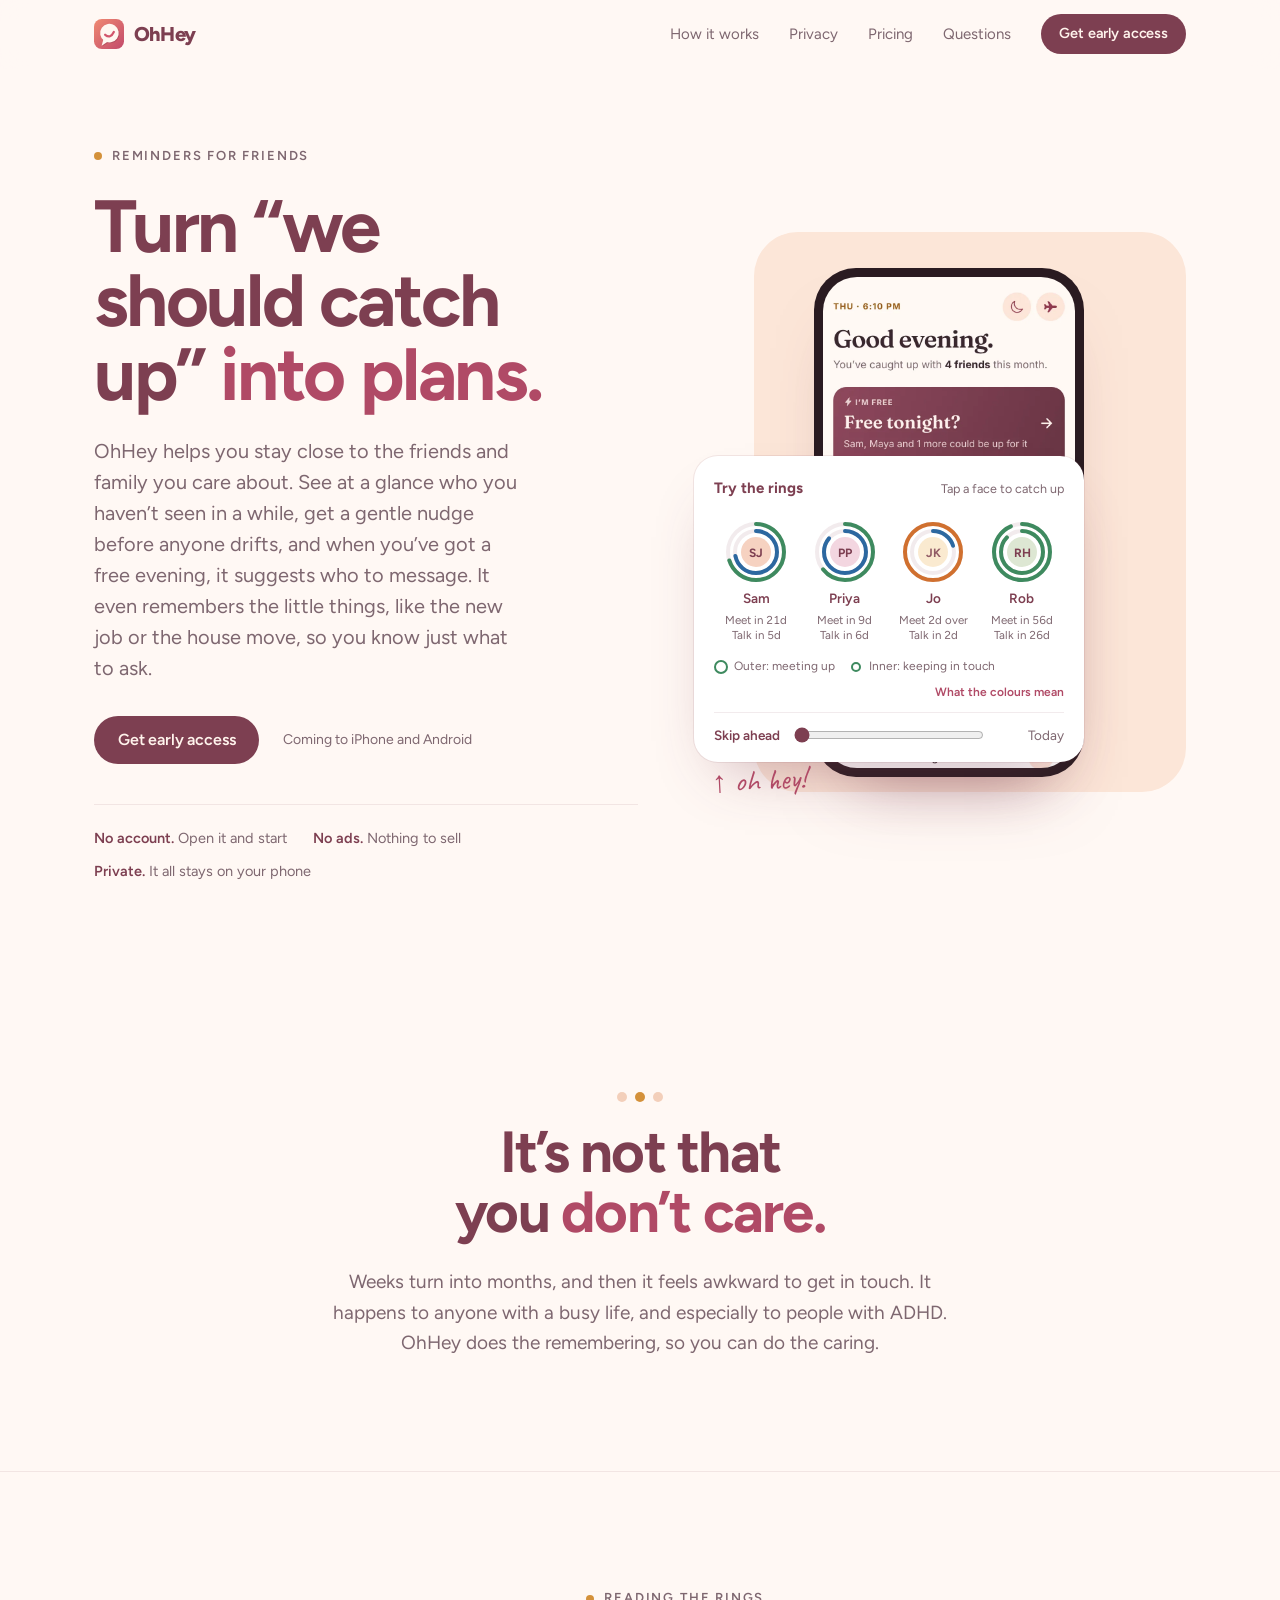
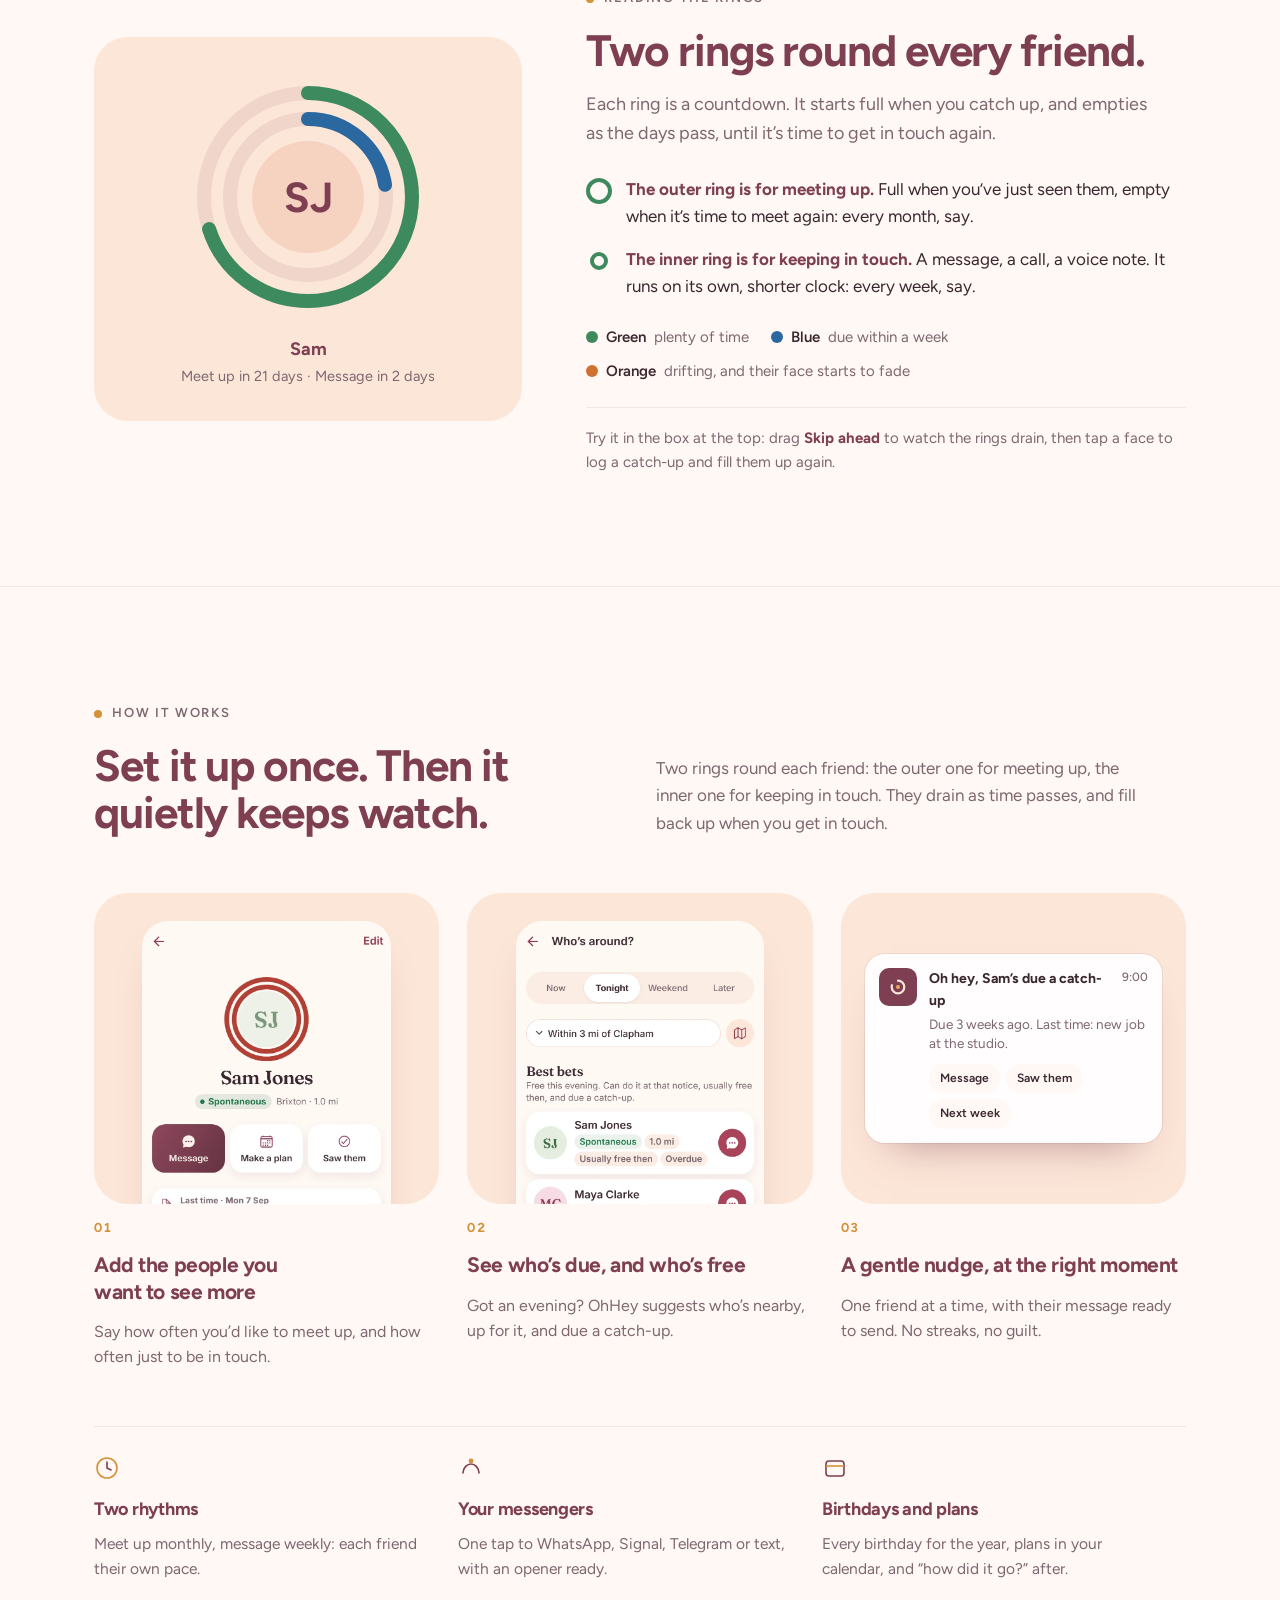
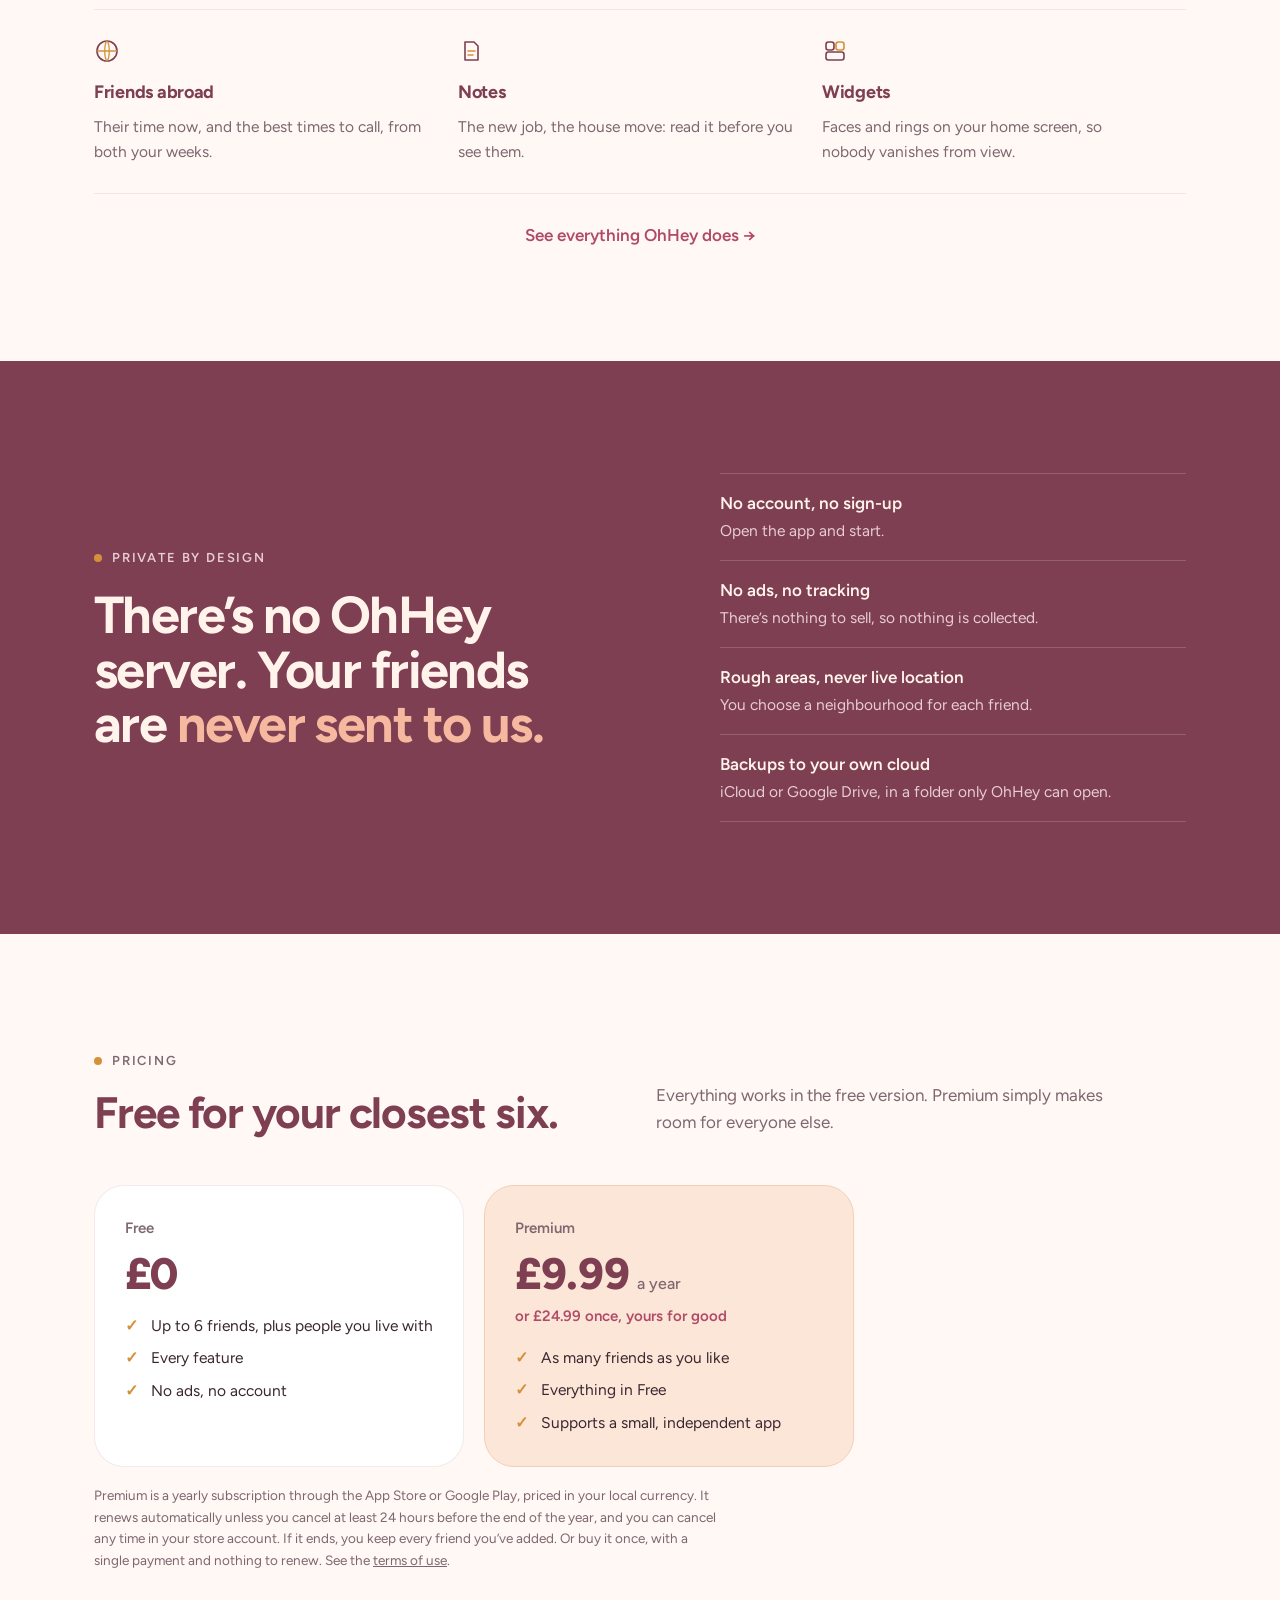
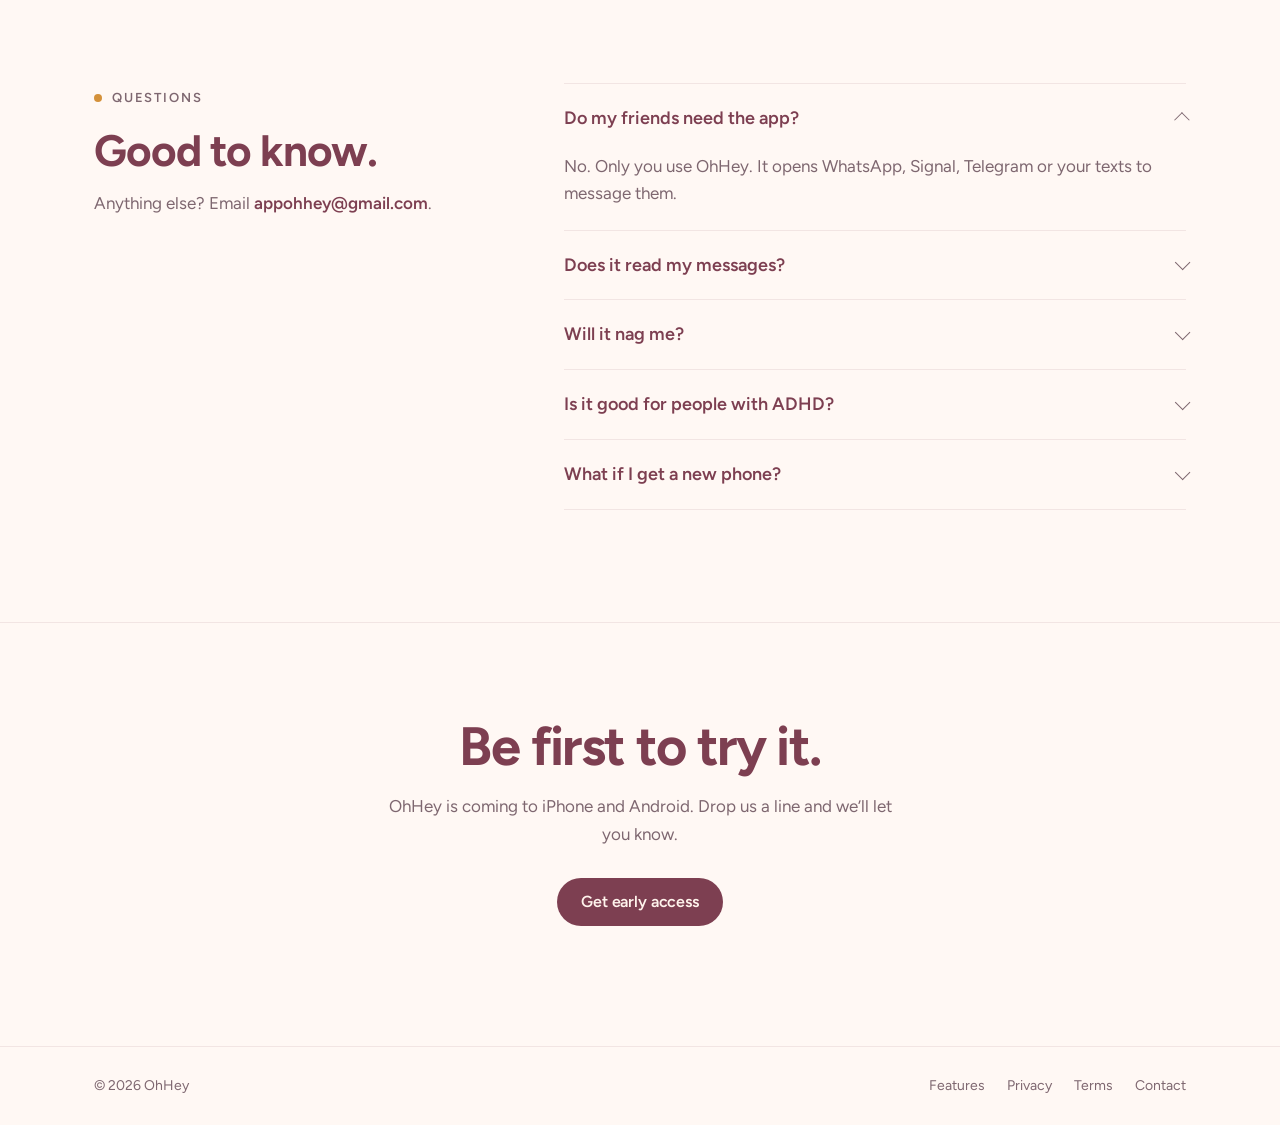
==== index.html @ 898a89ab "New logo in the header; due this week is blue; no overdue wording" ====
<!doctype html>
<html lang="en-GB">
<head>
  <meta charset="utf-8" />
  <meta name="viewport" content="width=device-width, initial-scale=1, viewport-fit=cover" />
  <title>OhHey · Reminders for friends</title>
  <meta name="description" content="OhHey keeps track of how long it’s been since you saw your close friends, who’s around when you’re free, and whose birthday is next. Friendly for ADHD brains, and everything stays on your phone." />
  <meta name="theme-color" content="#FFF8F4" media="(prefers-color-scheme: light)" />
  <meta name="theme-color" content="#1C1418" media="(prefers-color-scheme: dark)" />
  <meta property="og:title" content="OhHey · Reminders for friends" />
  <meta property="og:description" content="Turn “we should catch up” into plans. Who you haven’t seen in a while, who’s around when you’re free, and every birthday. Private, on your phone." />
  <meta property="og:image" content="images/app/home-light.webp" />
  <link rel="icon" href="images/app/favicon.png" />
  <link rel="stylesheet" href="https://fonts.googleapis.com/css2?family=Figtree:wght@400;500;600;700;800&family=Caveat:wght@600&display=swap" />
  <style>
/* Layout: the homepage (from prototype 5). A calm structure in warm mid-tones: a blush-white page, deep plum
   for type and buttons, soft apricot panels, raspberry-rose for a few words, honey for fine detail. Rounder type. */
:root {
  --linen: #FFF8F4;      /* the page: warm white with a hint of blush */
  --paper: #FFFFFF;      /* cards */
  --sage: #FCE6D8;       /* soft apricot panels */
  --sage-deep: #F3CFBA;  /* hairlines on apricot */
  --pine: #7D3F51;       /* plum: headings, buttons, the privacy band */
  --pine-ink: #3A2730;   /* body text */
  --moss: #7E6770;       /* secondary text */
  --gold: #D4913A;       /* honey: fine detail only */
  --rose: #B04A66;       /* raspberry-rose: a few highlighted words */
  --on-pine: #FFF3EC;
  --on-pine-soft: #E8CDD3;
  --line: rgba(125, 63, 81, .1);
  --ok: #3E8A5F; --soon: #2C68A0; --over: #D0702F;
  --sans: 'Figtree', -apple-system, BlinkMacSystemFont, 'Segoe UI', Roboto, Arial, sans-serif;
  --hand: 'Caveat', 'Bradley Hand', 'Comic Sans MS', cursive;
}
@media (prefers-color-scheme: dark) {
  :root {
    --linen: #1C1418; --paper: #251B20; --sage: #33242B; --sage-deep: #45313A; --pine: #F7D9C8; --pine-ink: #F4E7EA;
    --moss: #C4ABB4; --gold: #E8AE5E; --rose: #F19BB0; --on-pine: #2A1B21; --on-pine-soft: #6D4C59; --line: rgba(244, 231, 234, .1);
    color-scheme: dark;
  }
}
* { box-sizing: border-box; }
html { scroll-behavior: smooth; }
body { margin: 0; background: var(--linen); color: var(--pine-ink); font-family: var(--sans); font-size: 17px; line-height: 1.6; -webkit-font-smoothing: antialiased; }
a { color: inherit; }
img { max-width: 100%; display: block; }
.wrap { max-width: 1140px; margin: 0 auto; padding-left: max(24px, env(safe-area-inset-left, 0px)); padding-right: max(24px, env(safe-area-inset-right, 0px)); }
h1, h2, h3 { margin: 0; color: var(--pine); text-wrap: balance; font-weight: 700; letter-spacing: -0.025em; }
p { margin: 0; }
:focus-visible { outline: 2px solid var(--gold); outline-offset: 3px; border-radius: 6px; }
.label { font-size: 13px; font-weight: 600; letter-spacing: .14em; text-transform: uppercase; color: var(--moss); display: inline-flex; align-items: center; gap: 10px; }
.label::before { content: ""; width: 8px; height: 8px; border-radius: 99px; background: var(--gold); }

/* Nav */
header.top { position: sticky; top: 0; z-index: 5; background: color-mix(in srgb, var(--linen) 88%, transparent); backdrop-filter: saturate(1.4) blur(12px); -webkit-backdrop-filter: saturate(1.4) blur(12px); border-bottom: 1px solid transparent; }
.nav { display: flex; align-items: center; gap: 12px; min-height: 68px; }
.brand { display: flex; align-items: center; gap: 10px; font-weight: 800; font-size: 20px; letter-spacing: -0.04em; color: var(--pine); text-decoration: none; }
.nav ul { list-style: none; display: flex; gap: 30px; margin: 0 0 0 auto; padding: 0; font-size: 15px; color: var(--moss); }
.nav ul a { text-decoration: none; }
.nav ul a:hover { color: var(--pine); }
@media (max-width: 780px) { .nav ul { display: none; } }
.btn { display: inline-flex; align-items: center; justify-content: center; gap: 8px; min-height: 48px; padding: 0 24px; border-radius: 999px; background: var(--pine); color: var(--on-pine); font-weight: 600; font-size: 16px; text-decoration: none; letter-spacing: -0.01em; transition: transform .15s ease; }
.btn:hover { transform: translateY(-1px); }
.btn.small { min-height: 40px; padding: 0 18px; font-size: 14.5px; }
.nav .btn { margin-left: 18px; }
@media (max-width: 780px) { .nav .btn { margin-left: auto; } }
.textlink { font-weight: 600; color: var(--pine); text-decoration: none; border-bottom: 1px solid var(--gold); padding-bottom: 1px; }

/* Hero */
.hero { display: grid; grid-template-columns: minmax(0, 1.05fr) minmax(0, .95fr); gap: 56px; align-items: center; padding-block: 72px 96px; }
@media (max-width: 920px) { .hero { grid-template-columns: minmax(0, 1fr); gap: 48px; padding-block: 40px 72px; } }
.hero h1 { font-size: clamp(42px, 6.2vw, 74px); line-height: 1; letter-spacing: -0.03em; margin-top: 22px; font-weight: 700; }
.hero h1 .soft { color: var(--rose); }
.hero .lead { margin-top: 24px; font-size: 20px; line-height: 1.55; color: var(--moss); max-width: 33ch; }
.hero .cta { display: flex; flex-wrap: wrap; align-items: center; gap: 16px 24px; margin-top: 32px; }
.hero .cta small { font-size: 14px; color: var(--moss); }
.facts { display: flex; flex-wrap: wrap; gap: 10px 26px; margin: 40px 0 0; padding: 22px 0 0; border-top: 1px solid var(--line); list-style: none; font-size: 14.5px; color: var(--moss); }
.facts b { color: var(--pine); font-weight: 600; }

/* Hero visual: a real screen, with the rings demo floating over it */
.visual { position: relative; min-height: 560px; }
@media (max-width: 920px) { .visual { min-height: 0; display: flex; flex-direction: column; gap: 20px; } }
.panel { position: absolute; inset: 0 0 0 60px; background: var(--sage); border-radius: 44px; }
@media (max-width: 920px) { .panel { inset: 40px -24px 40px -24px; border-radius: 0; } }
.device { position: relative; width: 270px; margin: 36px 0 0 120px; border-radius: 42px; padding: 9px; background: #2A1B21; box-shadow: 0 40px 70px -40px rgba(125, 63, 81, .55); }
.device picture { display: block; width: 100%; }
.device img { border-radius: 34px; aspect-ratio: 390 / 760; object-fit: cover; object-position: top; width: 100%; height: auto; }
@media (max-width: 920px) { .device { margin: 0 auto; width: 240px; } }
.demo .note { position: absolute; bottom: -42px; left: 18px; font-family: var(--hand); font-size: 30px; color: var(--rose); transform: rotate(-3deg); white-space: nowrap; }
@media (max-width: 920px) { .demo { margin-bottom: 40px; } }
.demo { position: absolute; left: 0; bottom: 30px; width: min(390px, 100%); background: var(--paper); border-radius: 24px; padding: 20px 20px 16px; box-shadow: 0 30px 60px -30px rgba(125, 63, 81, .45), 0 0 0 1px var(--line); }
@media (max-width: 920px) { .demo { position: relative; left: auto; bottom: auto; width: 100%; } }
.demo-head { display: flex; justify-content: space-between; align-items: baseline; gap: 12px; }
.demo-head b { font-size: 15px; color: var(--pine); }
.demo-head span { font-size: 12.5px; color: var(--moss); }
.faces { display: grid; grid-template-columns: repeat(4, minmax(0, 1fr)); gap: 4px; margin-top: 14px; }
.f { display: flex; flex-direction: column; align-items: center; gap: 4px; background: none; border: 0; padding: 6px 0; border-radius: 14px; font: inherit; color: inherit; cursor: pointer; }
.f:hover { background: var(--linen); }
.f svg { width: 64px; height: 64px; }
.f b { font-size: 13.5px; font-weight: 600; color: var(--pine); }
.f small { font-size: 11.5px; color: var(--moss); line-height: 1.3; text-align: center; min-height: 30px; font-variant-numeric: tabular-nums; }
.slider { display: grid; grid-template-columns: auto minmax(0, 1fr) 70px; align-items: center; gap: 12px; margin-top: 10px; padding-top: 12px; border-top: 1px solid var(--line); font-size: 13.5px; }
.slider label { font-weight: 600; color: var(--pine); }
.slider input { accent-color: var(--pine); width: 100%; }
.slider output { text-align: right; color: var(--moss); font-variant-numeric: tabular-nums; }

/* Ring key, inside the demo and in "Reading the rings" */
.key { display: flex; flex-wrap: wrap; align-items: center; gap: 6px 14px; margin-top: 8px; font-size: 12px; color: var(--moss); }
.key span { display: inline-flex; align-items: center; gap: 6px; }
.key a { margin-left: auto; color: var(--rose); font-weight: 600; text-decoration: none; }
.key a:hover { text-decoration: underline; }
.k-ring { display: inline-block; flex: none; width: 14px; height: 14px; border-radius: 99px; border: 2.5px solid var(--ok); }
.k-ring.inner { width: 10px; height: 10px; margin: 2px; border-width: 2.5px; }
.k-ring.big { width: 26px; height: 26px; border-width: 4px; margin-top: 2px; }
.k-ring.inner.big { width: 18px; height: 18px; margin: 6px 4px 0; }

.rings { border-top: 1px solid var(--line); }
.rings-grid { display: grid; grid-template-columns: minmax(0, 5fr) minmax(0, 7fr); gap: 64px; align-items: center; }
@media (max-width: 920px) { .rings-grid { grid-template-columns: minmax(0, 1fr); gap: 40px; } }
.ring-art { margin: 0; background: var(--sage); border-radius: 34px; padding: 40px 32px 32px; display: flex; flex-direction: column; align-items: center; gap: 18px; }
.ring-art svg { width: min(240px, 100%); height: auto; }
.ring-art figcaption { text-align: center; display: flex; flex-direction: column; gap: 2px; }
.ring-art figcaption b { color: var(--pine); font-size: 18px; }
.ring-art figcaption span { color: var(--moss); font-size: 14.5px; }
.rings-copy h2 { font-size: clamp(30px, 4vw, 44px); line-height: 1.08; margin-top: 16px; }
.rings-copy .lead { margin-top: 16px; color: var(--moss); font-size: 18px; max-width: 48ch; }
.ring-list { list-style: none; padding: 0; margin: 28px 0 0; display: flex; flex-direction: column; gap: 16px; }
.ring-list li { display: flex; gap: 14px; align-items: flex-start; }
.ring-list b { color: var(--pine); }
.ring-colours { list-style: none; padding: 0; margin: 24px 0 0; display: flex; flex-wrap: wrap; gap: 10px 22px; font-size: 15px; color: var(--moss); }
.ring-colours li { display: inline-flex; align-items: center; gap: 8px; }
.ring-colours i { width: 12px; height: 12px; border-radius: 99px; }
.ring-colours b { color: var(--pine-ink); font-weight: 600; }
.rings-copy .hint { margin-top: 24px; padding-top: 18px; border-top: 1px solid var(--line); color: var(--moss); font-size: 15px; }
.rings-copy .hint b { color: var(--pine); }

.all-features { margin-top: 28px; text-align: center; }
.all-features a { color: var(--rose); font-weight: 600; text-decoration: none; }
.all-features a:hover { text-decoration: underline; }

/* Sections */
section[id] { scroll-margin-top: 72px; }
section { padding-block: 112px; }
@media (max-width: 780px) { section { padding-block: 72px; } }
.statement { text-align: center; }
.statement h2 { font-size: clamp(34px, 5vw, 58px); line-height: 1.05; letter-spacing: -0.03em; margin: 20px auto 0; max-width: 16ch; font-weight: 700; }
.statement p { margin: 24px auto 0; max-width: 52ch; font-size: 19px; color: var(--moss); }
.rule { width: 10px; height: 10px; border-radius: 99px; background: var(--gold); margin: 0 auto; box-shadow: -18px 0 0 var(--sage-deep), 18px 0 0 var(--sage-deep); }

.how { border-top: 1px solid var(--line); }
.sec-head { display: grid; grid-template-columns: minmax(0, 1fr) minmax(0, 1fr); gap: 32px; align-items: end; }
@media (max-width: 780px) { .sec-head { grid-template-columns: minmax(0, 1fr); gap: 14px; } }
.sec-head h2 { font-size: clamp(30px, 4vw, 44px); line-height: 1.08; margin-top: 16px; font-weight: 700; }
.sec-head p { color: var(--moss); font-size: 17px; max-width: 44ch; }
.steps { display: grid; grid-template-columns: repeat(3, minmax(0, 1fr)); gap: 28px; margin-top: 56px; }
@media (max-width: 920px) { .steps { grid-template-columns: minmax(0, 1fr); gap: 48px; } }
.step { display: flex; flex-direction: column; gap: 14px; }
.frame { background: var(--sage); border-radius: 34px; aspect-ratio: 1 / .9; overflow: hidden; display: flex; justify-content: center; padding-top: 28px; }
.frame picture { display: block; width: 72%; max-width: 270px; }
.frame img { width: 100%; height: auto; border-radius: 26px 26px 0 0; aspect-ratio: 390 / 560; object-fit: cover; object-position: top; box-shadow: 0 24px 40px -24px rgba(125, 63, 81, .5); }
.frame.center { align-items: center; padding: 24px; }
.num { font-size: 13px; font-weight: 700; letter-spacing: .1em; color: var(--gold); font-variant-numeric: tabular-nums; }
.step h3 { font-size: 21px; line-height: 1.25; letter-spacing: -0.02em; }
.step p { color: var(--moss); font-size: 16px; }
.ping { width: 100%; max-width: 330px; background: color-mix(in srgb, var(--paper) 94%, transparent); border-radius: 20px; padding: 14px; display: grid; grid-template-columns: 38px minmax(0, 1fr); gap: 3px 12px; box-shadow: 0 24px 40px -26px rgba(125, 63, 81, .55), 0 0 0 1px var(--line); }
.ping .ic { grid-row: span 2; width: 38px; height: 38px; border-radius: 10px; background: #7D3F51; display: grid; place-items: center; }
.ping b { font-size: 14px; color: var(--pine-ink); display: flex; justify-content: space-between; gap: 8px; }
.ping b small { font-weight: 500; color: var(--moss); font-size: 12px; }
.ping p { color: var(--moss); font-size: 13.5px; line-height: 1.4; }
.ping .acts { grid-column: 2; display: flex; flex-wrap: wrap; gap: 6px; margin-top: 8px; }
.ping .acts span { font-size: 12px; font-weight: 600; background: var(--linen); color: var(--pine-ink); border-radius: 99px; padding: 5px 11px; white-space: nowrap; }

.features { display: grid; grid-template-columns: repeat(3, minmax(0, 1fr)); margin-top: 56px; border-top: 1px solid var(--line); }
@media (max-width: 920px) { .features { grid-template-columns: repeat(2, minmax(0, 1fr)); } }
@media (max-width: 560px) { .features { grid-template-columns: minmax(0, 1fr); } }
.feature { padding: 28px 28px 28px 0; border-bottom: 1px solid var(--line); display: flex; flex-direction: column; gap: 8px; }
.feature svg { width: 26px; height: 26px; }
.feature h3 { font-size: 18px; letter-spacing: -0.015em; margin-top: 6px; }
.feature p { font-size: 15.5px; color: var(--moss); }

.privacy { background: var(--pine); color: var(--on-pine); }
.privacy .wrap { display: grid; grid-template-columns: minmax(0, 1.1fr) minmax(0, .9fr); gap: 56px; align-items: center; }
@media (max-width: 920px) { .privacy .wrap { grid-template-columns: minmax(0, 1fr); gap: 32px; } }
.privacy .label { color: var(--on-pine-soft); }
.privacy h2 { color: var(--on-pine); font-size: clamp(32px, 4.6vw, 52px); line-height: 1.05; letter-spacing: -0.03em; margin-top: 18px; font-weight: 700; }
.privacy dl { margin: 0; display: grid; gap: 0; }
.privacy dl div { padding: 16px 0; border-top: 1px solid color-mix(in srgb, var(--on-pine) 18%, transparent); display: grid; grid-template-columns: minmax(0, 1fr); gap: 2px; }
.privacy dl div:last-child { border-bottom: 1px solid color-mix(in srgb, var(--on-pine) 18%, transparent); }
.privacy dt { font-weight: 600; }
.privacy dd { margin: 0; color: var(--on-pine-soft); font-size: 15.5px; }
@media (prefers-color-scheme: dark) { .privacy dd { color: #6D4C59; } }

.pricing .plans { display: grid; grid-template-columns: repeat(2, minmax(0, 1fr)); gap: 20px; margin-top: 48px; max-width: 760px; }
@media (max-width: 640px) { .pricing .plans { grid-template-columns: minmax(0, 1fr); } }
.plan { background: var(--paper); border: 1px solid var(--line); border-radius: 30px; padding: 30px; display: flex; flex-direction: column; gap: 12px; }
.plan.pro { background: var(--sage); border-color: var(--sage-deep); }
.plan .name { font-size: 15px; font-weight: 600; color: var(--moss); }
.plan .price { font-size: 44px; font-weight: 800; letter-spacing: -0.04em; color: var(--pine); line-height: 1; font-variant-numeric: tabular-nums; }
.plan .once { margin: -4px 0 0; font-size: 15px; font-weight: 600; color: var(--rose); }
.plan .price small { font-size: 16px; font-weight: 500; color: var(--moss); letter-spacing: 0; }
.plan ul { margin: 6px 0 0; padding: 0; list-style: none; display: flex; flex-direction: column; gap: 8px; font-size: 15.5px; }
.plan li { display: grid; grid-template-columns: 18px minmax(0, 1fr); gap: 8px; color: var(--pine-ink); }
.plan li::before { content: "✓"; color: var(--gold); font-weight: 700; }
.fine { margin-top: 18px; font-size: 13.5px; color: var(--moss); max-width: 70ch; }

.faq-grid { display: grid; grid-template-columns: minmax(0, .8fr) minmax(0, 1.2fr); gap: 56px; }
@media (max-width: 860px) { .faq-grid { grid-template-columns: minmax(0, 1fr); gap: 24px; } }
.faq-grid h2 { font-size: clamp(30px, 4vw, 44px); line-height: 1.08; margin-top: 16px; font-weight: 700; }
.faq-grid > div > p { margin-top: 16px; color: var(--moss); }
details { border-bottom: 1px solid var(--line); }
details:first-of-type { border-top: 1px solid var(--line); }
summary { cursor: pointer; list-style: none; display: flex; justify-content: space-between; align-items: center; gap: 16px; padding: 20px 0; font-weight: 600; font-size: 18px; color: var(--pine); }
summary::-webkit-details-marker { display: none; }
summary::after { content: ""; flex: none; width: 10px; height: 10px; border-right: 1.5px solid var(--moss); border-bottom: 1.5px solid var(--moss); transform: rotate(45deg) translateY(-3px); transition: transform .2s ease; }
details[open] summary::after { transform: rotate(-135deg) translateX(-2px); }
details p { padding: 0 0 22px; color: var(--moss); max-width: 58ch; }

.closing { text-align: center; padding-block: 96px 120px; border-top: 1px solid var(--line); }
.closing h2 { font-size: clamp(32px, 4.6vw, 54px); letter-spacing: -0.03em; line-height: 1.05; font-weight: 700; }
.closing p { margin: 18px auto 30px; color: var(--moss); max-width: 46ch; }
.mail { font-weight: 600; color: var(--pine); user-select: all; }
footer { border-top: 1px solid var(--line); font-size: 14px; color: var(--moss); }
footer .wrap { display: flex; flex-wrap: wrap; justify-content: space-between; gap: 12px; padding-block: 28px; }
footer nav { display: flex; gap: 22px; }
footer a { text-decoration: none; }
footer a:hover { color: var(--pine); }
@media (prefers-reduced-motion: reduce) { html { scroll-behavior: auto; } .btn { transition: none; } .demo circle { transition: none !important; } }
  </style>
</head>
<body>
  <header class="top">
    <div class="wrap nav">
      <a class="brand" href="#top">
        <svg width="30" height="30" viewBox="0 0 100 100" aria-hidden="true"><defs><linearGradient id="ohheyMark" x1="0" y1="0" x2="1" y2="1"><stop offset="0" stop-color="#F08A72"/><stop offset="1" stop-color="#C2496A"/></linearGradient></defs><rect width="100" height="100" rx="26" fill="url(#ohheyMark)"/><g transform="rotate(-10 52 50)"><g transform="translate(2 3)" fill="#7D2F45" opacity=".3"><path d="M29 63 L19 84 L42 74 Z"/><circle cx="52" cy="47" r="31"/></g><path d="M29 63 L19 84 L42 74 Z" fill="#FFF7F0"/><circle cx="52" cy="47" r="31" fill="#FFF7F0"/><path d="M37 50 Q52 67 67 46" fill="none" stroke="#D2566C" stroke-width="7.5" stroke-linecap="round"/></g></svg>
        OhHey
      </a>
      <ul><li><a href="#how">How it works</a></li><li><a href="#privacy">Privacy</a></li><li><a href="#pricing">Pricing</a></li><li><a href="#questions">Questions</a></li></ul>
      <a class="btn small" href="mailto:appohhey@gmail.com?subject=Early%20access">Get early access</a>
    </div>
  </header>

  <main id="top">
    <div class="wrap hero">
      <div>
        <span class="label">Reminders for friends</span>
        <h1>Turn “we should catch up” <span class="soft">into plans.</span></h1>
        <p class="lead">OhHey helps you stay close to the friends and family you care about. See at a glance who you haven’t seen in a while, get a gentle nudge before anyone drifts, and when you’ve got a free evening, it suggests who to message. It even remembers the little things, like the new job or the house move, so you know just what to ask.</p>
        <div class="cta">
          <a class="btn" href="mailto:appohhey@gmail.com?subject=Early%20access">Get early access</a>
          <small>Coming to iPhone and Android</small>
        </div>
        <ul class="facts"><li><b>No account.</b> Open it and start</li><li><b>No ads.</b> Nothing to sell</li><li><b>Private.</b> It all stays on your phone</li></ul>
      </div>

      <div class="visual">
        <div class="panel" aria-hidden="true"></div>
        <div class="device">
          <picture>
            <source srcset="images/app/home-dark.webp" media="(prefers-color-scheme: dark)" />
            <img src="images/app/home-light.webp" alt="OhHey’s Home screen: who could make it this weekend, and your circle by who’s up to date and who’s drifting." width="390" height="844" />
          </picture>
        </div>
        <div class="demo" aria-label="Try it: the rings round each friend">
          <span class="note" aria-hidden="true">↑ oh hey!</span>
          <div class="demo-head"><b>Try the rings</b><span>Tap a face to catch up</span></div>
          <div class="faces" id="faces"></div>
          <p class="key"><span><i class="k-ring outer"></i>Outer: meeting up</span><span><i class="k-ring inner"></i>Inner: keeping in touch</span><a href="#rings">What the colours mean</a></p>
          <div class="slider">
            <label for="skip">Skip ahead</label>
            <input id="skip" type="range" min="0" max="42" value="0" step="1" />
            <output id="skipOut" for="skip">Today</output>
          </div>
        </div>
      </div>
    </div>

    <section class="statement">
      <div class="wrap">
        <div class="rule" aria-hidden="true"></div>
        <h2>It’s not that you <span style="color:var(--rose)">don’t care.</span></h2>
        <p>Weeks turn into months, and then it feels awkward to get in touch. It happens to anyone with a busy life, and especially to people with ADHD. OhHey does the remembering, so you can do the caring.</p>
      </div>
    </section>

    <section class="rings" id="rings">
      <div class="wrap rings-grid">
        <figure class="ring-art" aria-hidden="true">
          <svg viewBox="0 0 240 240">
            <circle cx="120" cy="120" r="104" fill="none" stroke="var(--line)" stroke-width="14"/>
            <circle cx="120" cy="120" r="104" fill="none" stroke="var(--ok)" stroke-width="14" stroke-linecap="round" stroke-dasharray="457 654" transform="rotate(-90 120 120)"/>
            <circle cx="120" cy="120" r="78" fill="none" stroke="var(--line)" stroke-width="14"/>
            <circle cx="120" cy="120" r="78" fill="none" stroke="var(--soon)" stroke-width="14" stroke-linecap="round" stroke-dasharray="110 490" transform="rotate(-90 120 120)"/>
            <circle cx="120" cy="120" r="56" fill="#F6D2C1"/>
            <text x="120" y="135" text-anchor="middle" font-size="42" font-weight="700" fill="#7D3F51" font-family="Figtree, -apple-system, Segoe UI, Arial, sans-serif">SJ</text>
          </svg>
          <figcaption><b>Sam</b><span>Meet up in 21 days · Message in 2 days</span></figcaption>
        </figure>
        <div class="rings-copy">
          <span class="label">Reading the rings</span>
          <h2>Two rings round every friend.</h2>
          <p class="lead">Each ring is a countdown. It starts full when you catch up, and empties as the days pass, until it’s time to get in touch again.</p>
          <ul class="ring-list">
            <li><i class="k-ring outer big"></i><div><b>The outer ring is for meeting up.</b> Full when you’ve just seen them, empty when it’s time to meet again: every month, say.</div></li>
            <li><i class="k-ring inner big"></i><div><b>The inner ring is for keeping in touch.</b> A message, a call, a voice note. It runs on its own, shorter clock: every week, say.</div></li>
          </ul>
          <ul class="ring-colours">
            <li><i style="background:var(--ok)"></i><b>Green</b> plenty of time</li>
            <li><i style="background:var(--soon)"></i><b>Blue</b> due within a week</li>
            <li><i style="background:var(--over)"></i><b>Orange</b> drifting, and their face starts to fade</li>
          </ul>
          <p class="hint">Try it in the box at the top: drag <b>Skip ahead</b> to watch the rings drain, then tap a face to log a catch-up and fill them up again.</p>
        </div>
      </div>
    </section>

    <section class="how" id="how">
      <div class="wrap">
        <div class="sec-head">
          <div><span class="label">How it works</span><h2>Set it up once. Then it quietly keeps watch.</h2></div>
          <p>Two rings round each friend: the outer one for meeting up, the inner one for keeping in touch. They drain as time passes, and fill back up when you get in touch.</p>
        </div>
        <div class="steps">
          <div class="step">
            <div class="frame">
              <picture>
                <source srcset="images/app/profile-dark.webp" media="(prefers-color-scheme: dark)" />
                <img src="images/app/profile-light.webp" alt="A friend’s profile in OhHey, with two rings round their initials and buttons to message, plan or log a catch-up." width="390" height="844" loading="lazy" />
              </picture>
            </div>
            <span class="num">01</span>
            <h3>Add the people you want to see more</h3>
            <p>Say how often you’d like to meet up, and how often just to be in touch.</p>
          </div>
          <div class="step">
            <div class="frame">
              <picture>
                <source srcset="images/app/free-dark.webp" media="(prefers-color-scheme: dark)" />
                <img src="images/app/free-light.webp" alt="Who’s around: friends nearby who are up for it at short notice and due a catch-up." width="390" height="844" loading="lazy" />
              </picture>
            </div>
            <span class="num">02</span>
            <h3>See who’s due, and who’s free</h3>
            <p>Got an evening? OhHey suggests who’s nearby, up for it, and due a catch-up.</p>
          </div>
          <div class="step">
            <div class="frame center">
              <div class="ping" role="img" aria-label="A notification: Oh hey, Sam’s due a catch-up. Due 3 weeks ago. Last time: new job at the studio. Buttons: Message, Saw them, Next week.">
                <div class="ic"><svg width="22" height="22" viewBox="0 0 30 30" aria-hidden="true"><circle cx="15" cy="15" r="8.6" fill="none" stroke="#FCE6D8" stroke-width="3" stroke-linecap="round" stroke-dasharray="42 99" transform="rotate(-90 15 15)"/><circle cx="15" cy="15" r="2.6" fill="#E8AE5E"/></svg></div>
                <b>Oh hey, Sam’s due a catch-up <small>9:00</small></b>
                <p>Due 3 weeks ago. Last time: new job at the studio.</p>
                <div class="acts"><span>Message</span><span>Saw them</span><span>Next week</span></div>
              </div>
            </div>
            <span class="num">03</span>
            <h3>A gentle nudge, at the right moment</h3>
            <p>One friend at a time, with their message ready to send. No streaks, no guilt.</p>
          </div>
        </div>

        <div class="features">
          <div class="feature"><svg viewBox="0 0 26 26" aria-hidden="true"><circle cx="13" cy="13" r="10" fill="none" stroke="var(--gold)" stroke-width="1.6"/><path d="M13 7v6l4 2" fill="none" stroke="var(--pine)" stroke-width="1.6" stroke-linecap="round"/></svg><h3>Two rhythms</h3><p>Meet up monthly, message weekly: each friend their own pace.</p></div>
          <div class="feature"><svg viewBox="0 0 26 26" aria-hidden="true"><path d="M5 18c0-5 4-9 8-9s8 4 8 9" fill="none" stroke="var(--pine)" stroke-width="1.6" stroke-linecap="round"/><circle cx="13" cy="6" r="2.4" fill="var(--gold)"/></svg><h3>Your messengers</h3><p>One tap to WhatsApp, Signal, Telegram or text, with an opener ready.</p></div>
          <div class="feature"><svg viewBox="0 0 26 26" aria-hidden="true"><rect x="4" y="6" width="18" height="15" rx="3" fill="none" stroke="var(--pine)" stroke-width="1.6"/><path d="M4 11h18" stroke="var(--gold)" stroke-width="1.6"/></svg><h3>Birthdays and plans</h3><p>Every birthday for the year, plans in your calendar, and “how did it go?” after.</p></div>
          <div class="feature"><svg viewBox="0 0 26 26" aria-hidden="true"><circle cx="13" cy="13" r="10" fill="none" stroke="var(--pine)" stroke-width="1.6"/><path d="M3 13h20M13 3c3 3 3 17 0 20M13 3c-3 3-3 17 0 20" fill="none" stroke="var(--gold)" stroke-width="1.3"/></svg><h3>Friends abroad</h3><p>Their time now, and the best times to call, from both your weeks.</p></div>
          <div class="feature"><svg viewBox="0 0 26 26" aria-hidden="true"><path d="M7 4h9l4 4v14H7z" fill="none" stroke="var(--pine)" stroke-width="1.6" stroke-linejoin="round"/><path d="M10 13h7M10 17h5" stroke="var(--gold)" stroke-width="1.6" stroke-linecap="round"/></svg><h3>Notes</h3><p>The new job, the house move: read it before you see them.</p></div>
          <div class="feature"><svg viewBox="0 0 26 26" aria-hidden="true"><rect x="4" y="4" width="8" height="8" rx="2.4" fill="none" stroke="var(--pine)" stroke-width="1.6"/><rect x="14" y="4" width="8" height="8" rx="2.4" fill="none" stroke="var(--gold)" stroke-width="1.6"/><rect x="4" y="14" width="18" height="8" rx="2.4" fill="none" stroke="var(--pine)" stroke-width="1.6"/></svg><h3>Widgets</h3><p>Faces and rings on your home screen, so nobody vanishes from view.</p></div>
        </div>
        <p class="all-features"><a href="features.html">See everything OhHey does →</a></p>
      </div>
    </section>

    <section class="privacy" id="privacy">
      <div class="wrap">
        <div><span class="label">Private by design</span><h2>There’s no OhHey server. Your friends are <span style="color:#F6B9A0">never sent to us.</span></h2></div>
        <dl>
          <div><dt>No account, no sign-up</dt><dd>Open the app and start.</dd></div>
          <div><dt>No ads, no tracking</dt><dd>There’s nothing to sell, so nothing is collected.</dd></div>
          <div><dt>Rough areas, never live location</dt><dd>You choose a neighbourhood for each friend.</dd></div>
          <div><dt>Backups to your own cloud</dt><dd>iCloud or Google Drive, in a folder only OhHey can open.</dd></div>
        </dl>
      </div>
    </section>

    <section class="pricing" id="pricing">
      <div class="wrap">
        <div class="sec-head">
          <div><span class="label">Pricing</span><h2>Free for your closest six.</h2></div>
          <p>Everything works in the free version. Premium simply makes room for everyone else.</p>
        </div>
        <div class="plans">
          <div class="plan"><span class="name">Free</span><div class="price">£0</div><ul><li>Up to 6 friends, plus people you live with</li><li>Every feature</li><li>No ads, no account</li></ul></div>
          <div class="plan pro"><span class="name">Premium</span><div class="price">£9.99 <small>a year</small></div><p class="once">or £24.99 once, yours for good</p><ul><li>As many friends as you like</li><li>Everything in Free</li><li>Supports a small, independent app</li></ul></div>
        </div>
        <p class="fine">Premium is a yearly subscription through the App Store or Google Play, priced in your local currency. It renews automatically unless you cancel at least 24 hours before the end of the year, and you can cancel any time in your store account. If it ends, you keep every friend you’ve added. Or buy it once, with a single payment and nothing to renew. See the <a href="terms.html">terms of use</a>.</p>
      </div>
    </section>

    <section id="questions" style="padding-top:0">
      <div class="wrap faq-grid">
        <div><span class="label">Questions</span><h2>Good to know.</h2><p>Anything else? Email <span class="mail">appohhey@gmail.com</span>.</p></div>
        <div>
          <details open><summary>Do my friends need the app?</summary><p>No. Only you use OhHey. It opens WhatsApp, Signal, Telegram or your texts to message them.</p></details>
          <details><summary>Does it read my messages?</summary><p>No. On Android it can notice who messaged you, so it counts as being in touch. It never reads what they said.</p></details>
          <details><summary>Will it nag me?</summary><p>No. At most one gentle nudge a day, about one friend. You can snooze anyone, or take a break from reminders altogether.</p></details>
          <details><summary>Is it good for people with ADHD?</summary><p>It was designed with ADHD in mind: friends stay in view, real numbers instead of “a while”, and no streaks or guilt.</p></details>
          <details><summary>What if I get a new phone?</summary><p>Restore from your own iCloud or Google Drive backup, and everything comes back.</p></details>
        </div>
      </div>
    </section>

    <section class="closing">
      <div class="wrap">
        <h2>Be first to try it.</h2>
        <p>OhHey is coming to iPhone and Android. Drop us a line and we’ll let you know.</p>
        <a class="btn" href="mailto:appohhey@gmail.com?subject=Early%20access">Get early access</a>
      </div>
    </section>
  </main>

  <footer>
    <div class="wrap"><span>© 2026 OhHey</span><nav><a href="features.html">Features</a><a href="privacy.html">Privacy</a><a href="terms.html">Terms</a><a href="mailto:appohhey@gmail.com">Contact</a></nav></div>
  </footer>

  <script>
    // The rings demo: four friends, each with a meet-up and a keep-in-touch rhythm. The slider moves time forward;
    // tapping someone logs a catch-up, and both rings fill back up.
    const FRIENDS = [
      { name: 'Sam', ini: 'SJ', meet: 30, touch: 7, seen: 9, touched: 2, tint: '#F6D2C1' },
      { name: 'Priya', ini: 'PP', meet: 14, touch: 7, seen: 5, touched: 1, tint: '#F3D6E0' },
      { name: 'Jo', ini: 'JK', meet: 21, touch: 10, seen: 23, touched: 8, tint: '#F8E2BE' },
      { name: 'Rob', ini: 'RH', meet: 60, touch: 30, seen: 4, touched: 4, tint: '#DDE7D3' },
    ];
    const COLORS = { ok: getComputedStyle(document.documentElement).getPropertyValue('--ok').trim() || '#3E8A5F', soon: '#2C68A0', over: '#D0702F' };
    let skip = 0;

    function ring(days, every) {
      const left = every - days;
      return { left, remaining: Math.max(0, Math.min(1, 1 - days / every)), color: left < 0 ? COLORS.over : left <= 7 ? COLORS.soon : COLORS.ok };
    }
    function arc(r, s, w) {
      const len = 2 * Math.PI * r;
      const full = s.left < 0 ? 1 : s.remaining;
      return `<circle cx="32" cy="32" r="${r}" fill="none" stroke="var(--line)" stroke-width="${w}"/>` +
        `<circle cx="32" cy="32" r="${r}" fill="none" stroke="${s.color}" stroke-width="${w}" stroke-linecap="round" stroke-dasharray="${len * full} ${len}" transform="rotate(-90 32 32)" style="transition: stroke-dasharray .5s ease, stroke .5s ease"/>`;
    }
    const say = (s, label) => (s.left < 0 ? `${label} ${-s.left}d over` : s.left === 0 ? `${label} today` : `${label} in ${s.left}d`);
    function render() {
      document.getElementById('skipOut').textContent = skip === 0 ? 'Today' : skip < 14 ? `+${skip} days` : `+${Math.round(skip / 7)} weeks`;
      document.getElementById('faces').innerHTML = FRIENDS.map((f, i) => {
        const meet = ring(f.seen + skip, f.meet);
        const touch = ring(f.touched + skip, f.touch);
        const worst = Math.max(1 - meet.remaining, 1 - touch.remaining);
        const fade = Math.min(0.55, Math.max(0, (worst - 0.8) * 1.4));
        return `<button class="f" type="button" data-i="${i}" aria-label="${f.name}. ${say(meet, 'Meet up')}. ${say(touch, 'In touch')}. Tap to log a catch-up.">` +
          `<svg viewBox="0 0 64 64" aria-hidden="true">${arc(28, meet, 4)}${arc(21, touch, 4)}` +
          `<circle cx="32" cy="32" r="15" fill="${f.tint}" opacity="${1 - fade}"/>` +
          `<text x="32" y="36.5" text-anchor="middle" font-size="12" font-weight="700" fill="#7D3F51" font-family="Figtree, -apple-system, Segoe UI, Arial, sans-serif" opacity="${1 - fade * 0.6}">${f.ini}</text></svg>` +
          `<b>${f.name}</b><small>${say(meet, 'Meet')}<br>${say(touch, 'Talk')}</small></button>`;
      }).join('');
    }
    document.getElementById('skip').addEventListener('input', (e) => { skip = Number(e.target.value); render(); });
    document.getElementById('faces').addEventListener('click', (e) => {
      const b = e.target.closest('.f');
      if (!b) return;
      const f = FRIENDS[Number(b.dataset.i)];
      f.seen = -skip; f.touched = -skip;
      render();
    });
    render();
  </script>
</body>
</html>
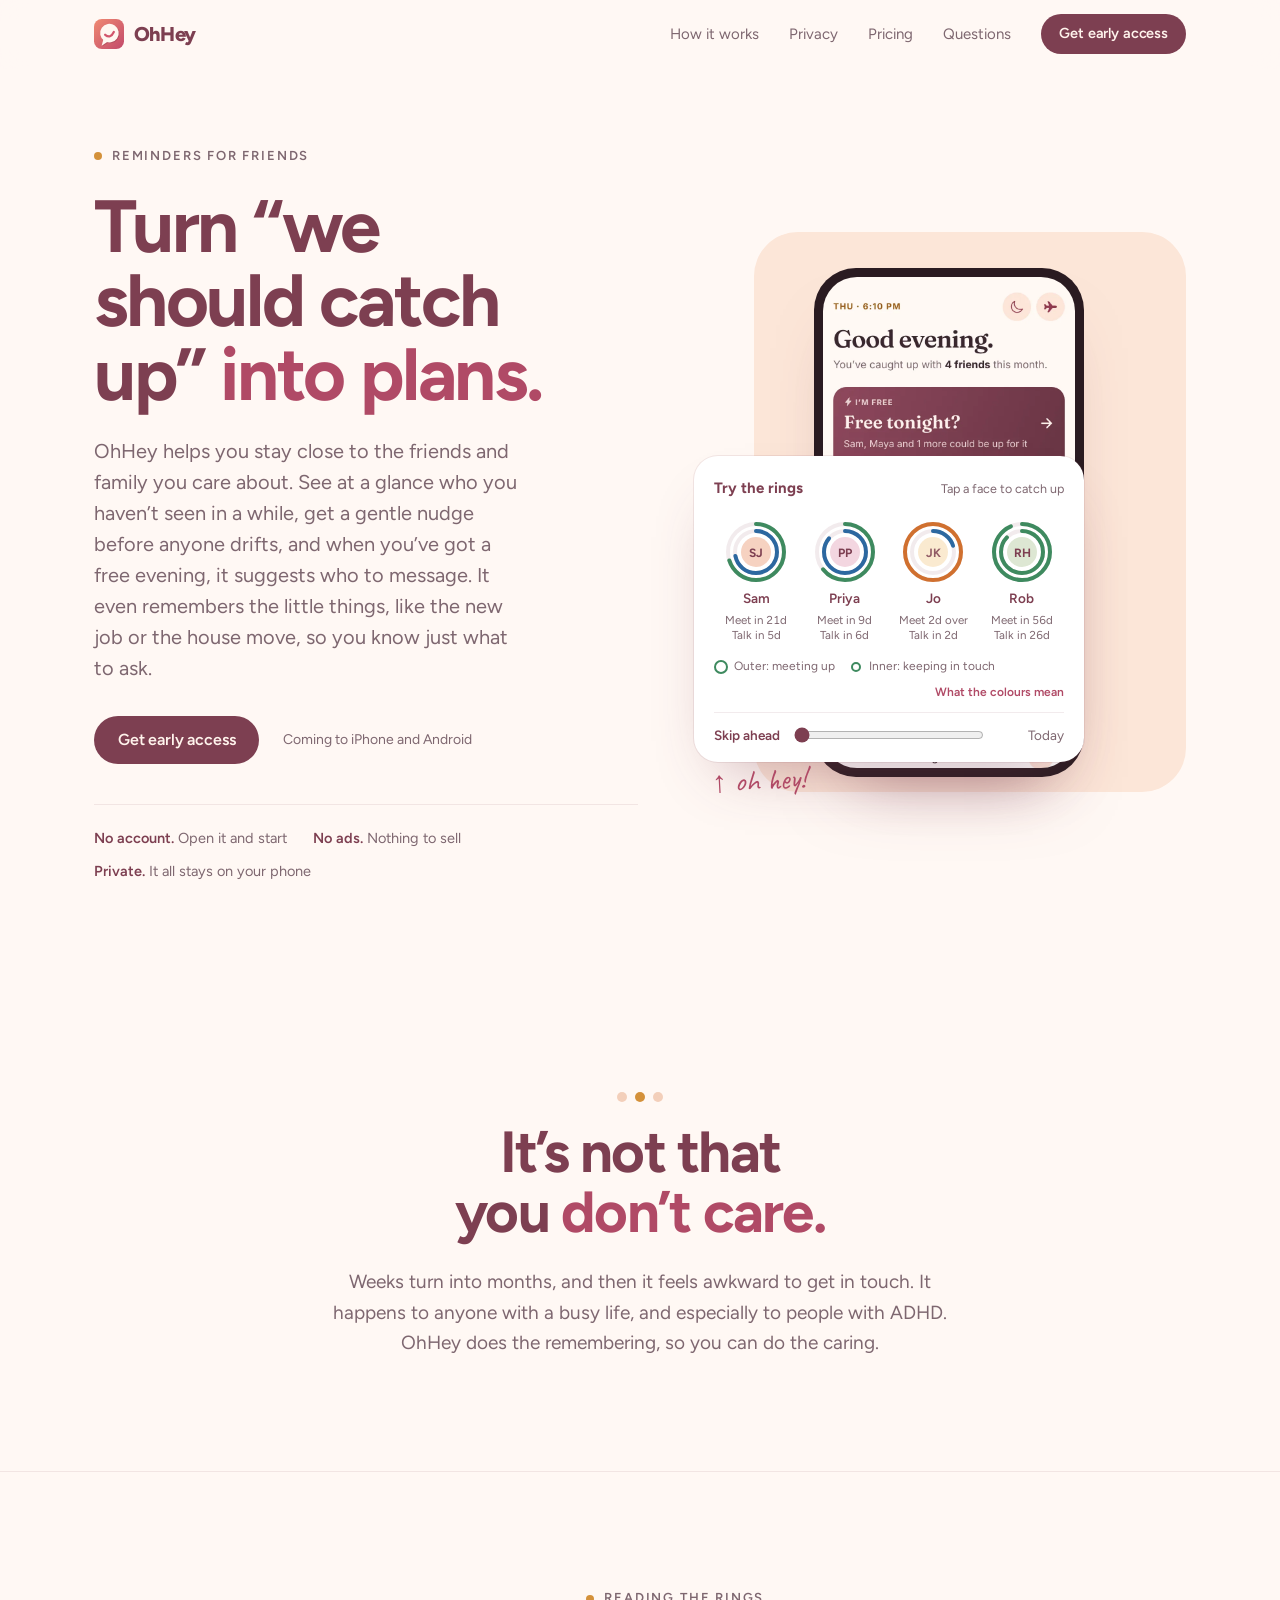
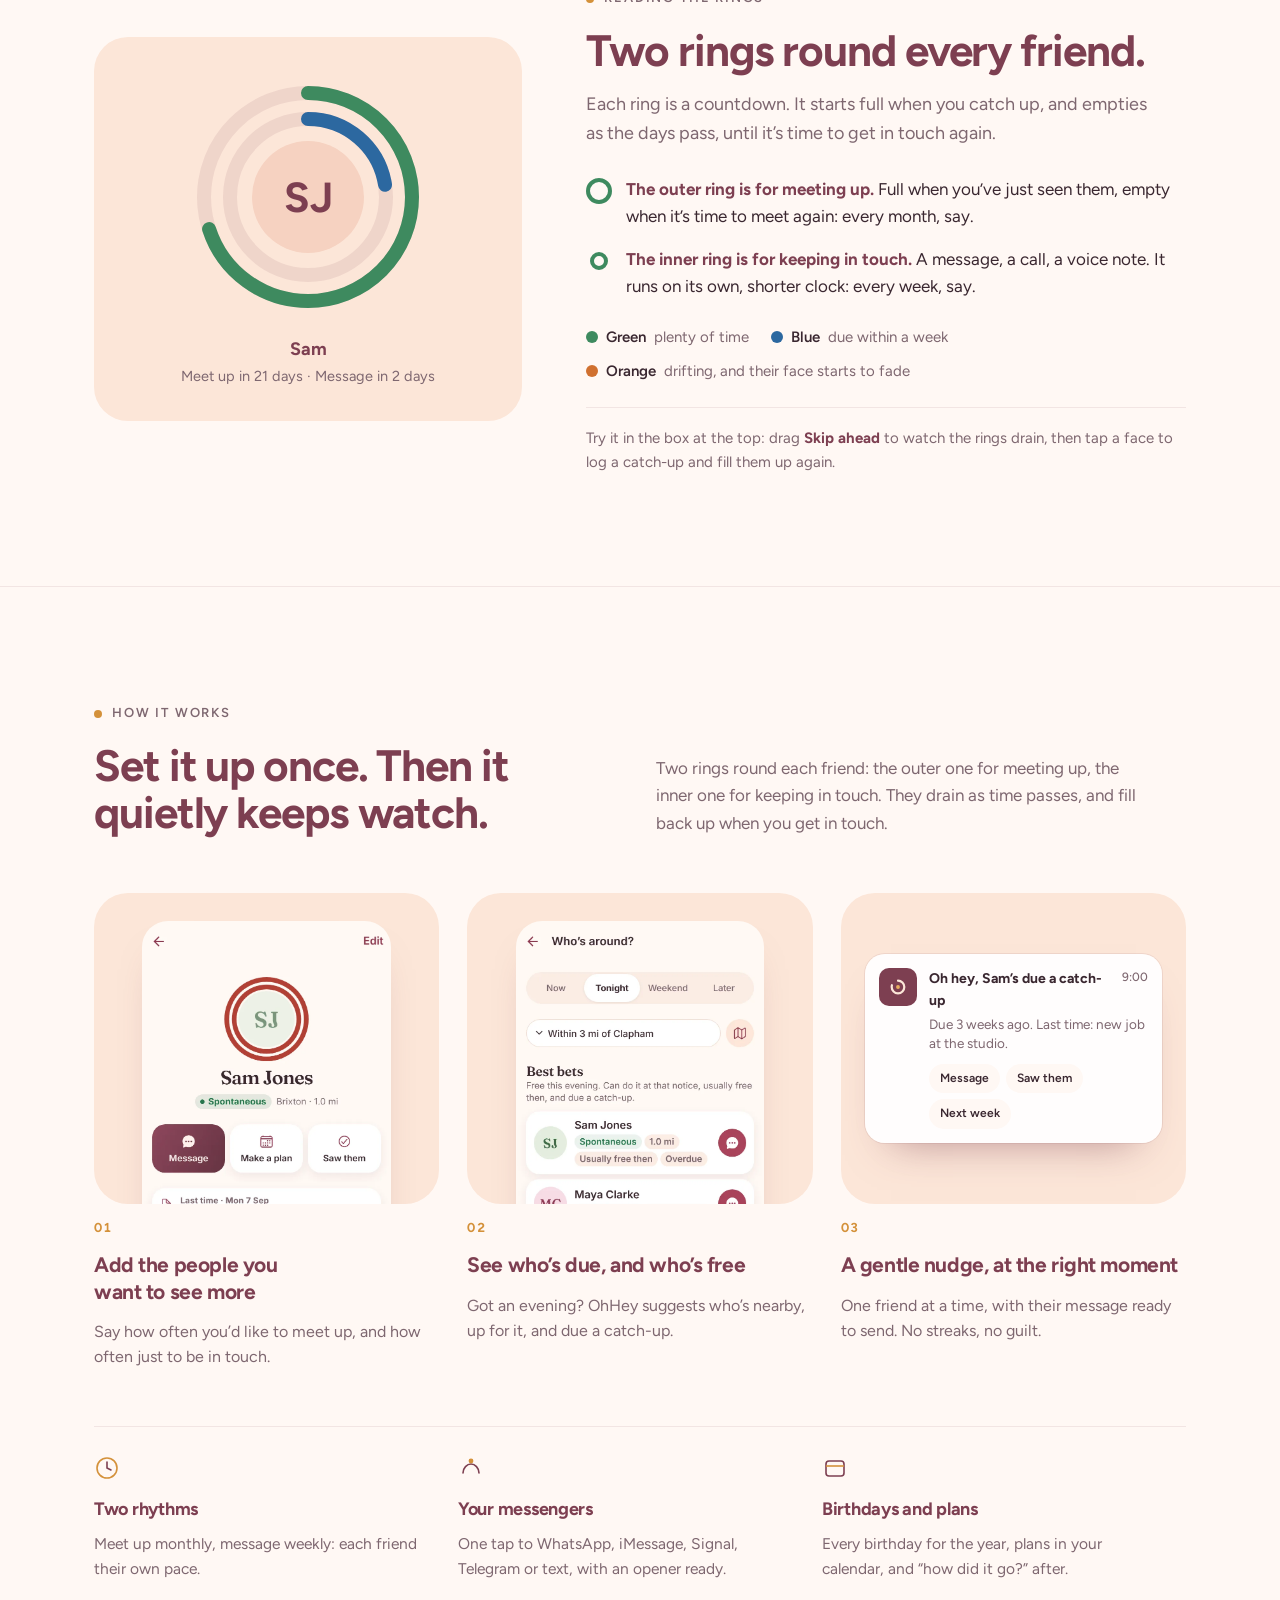
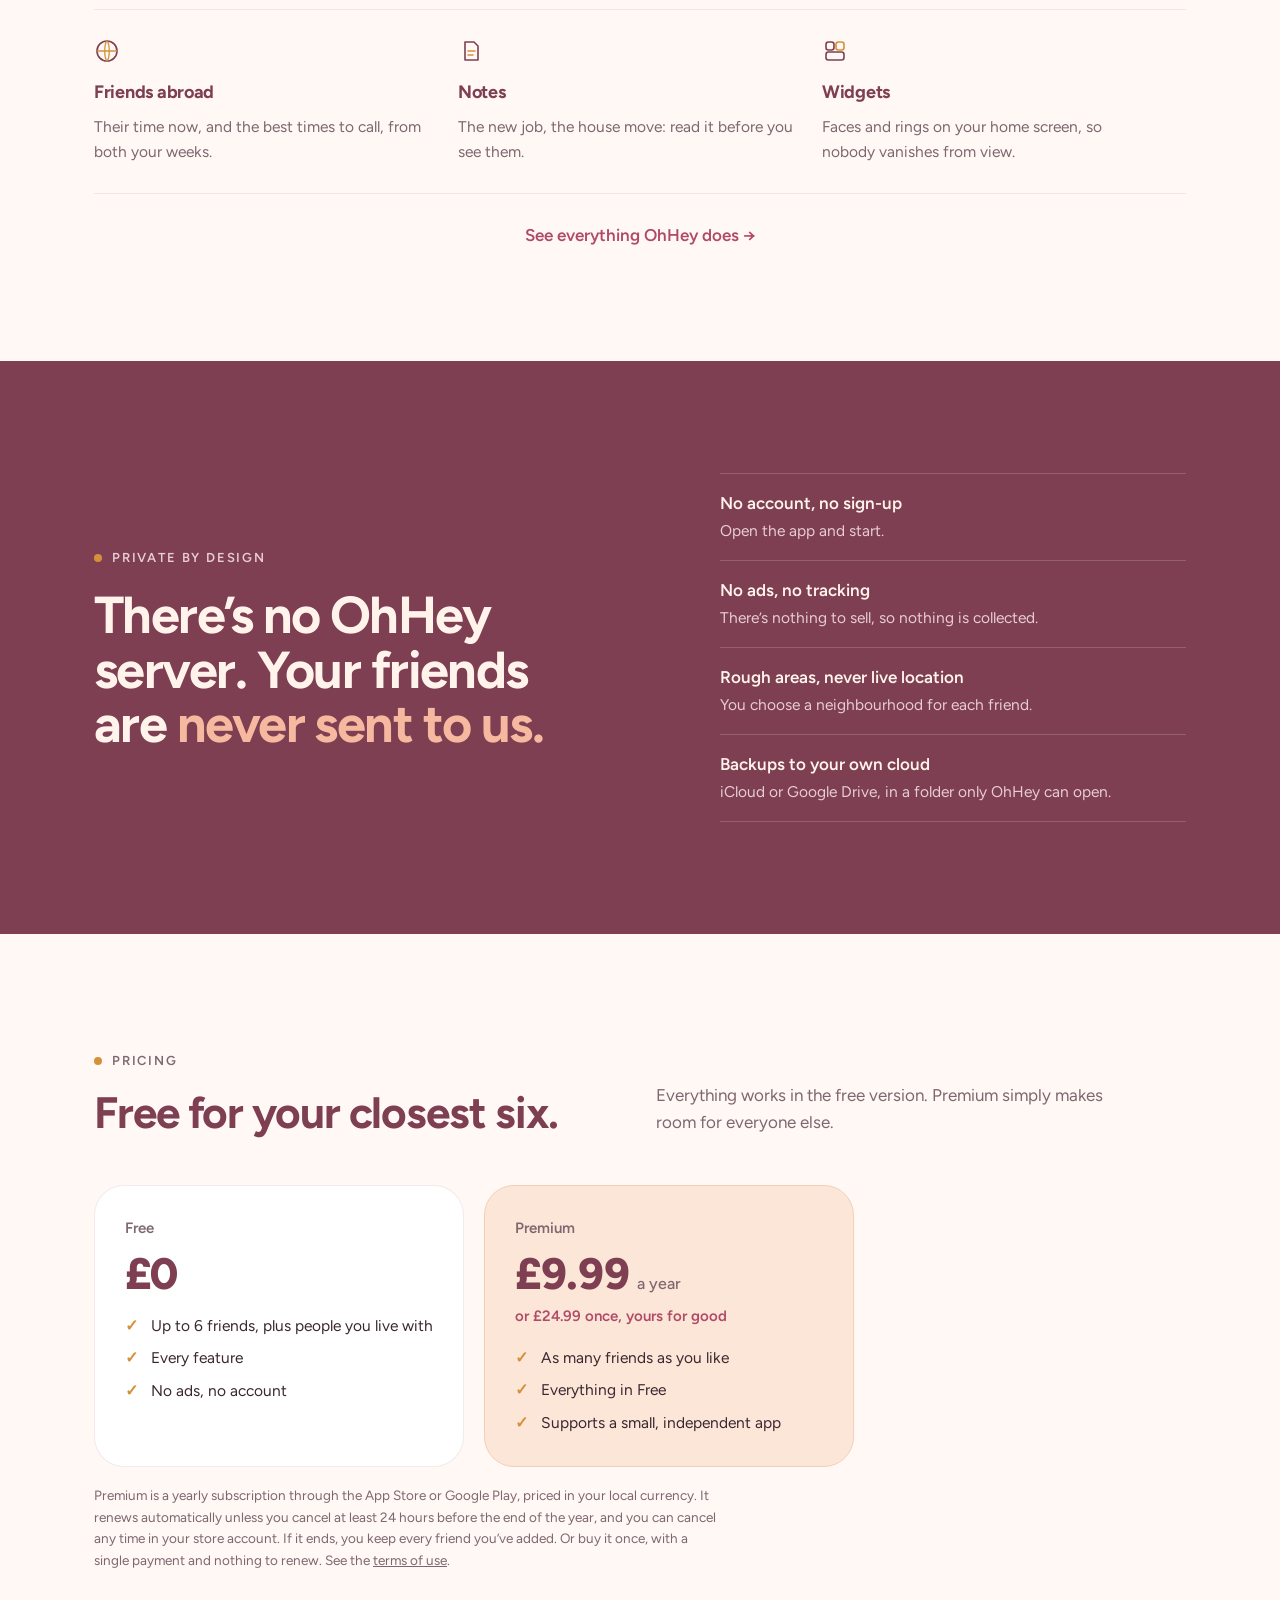
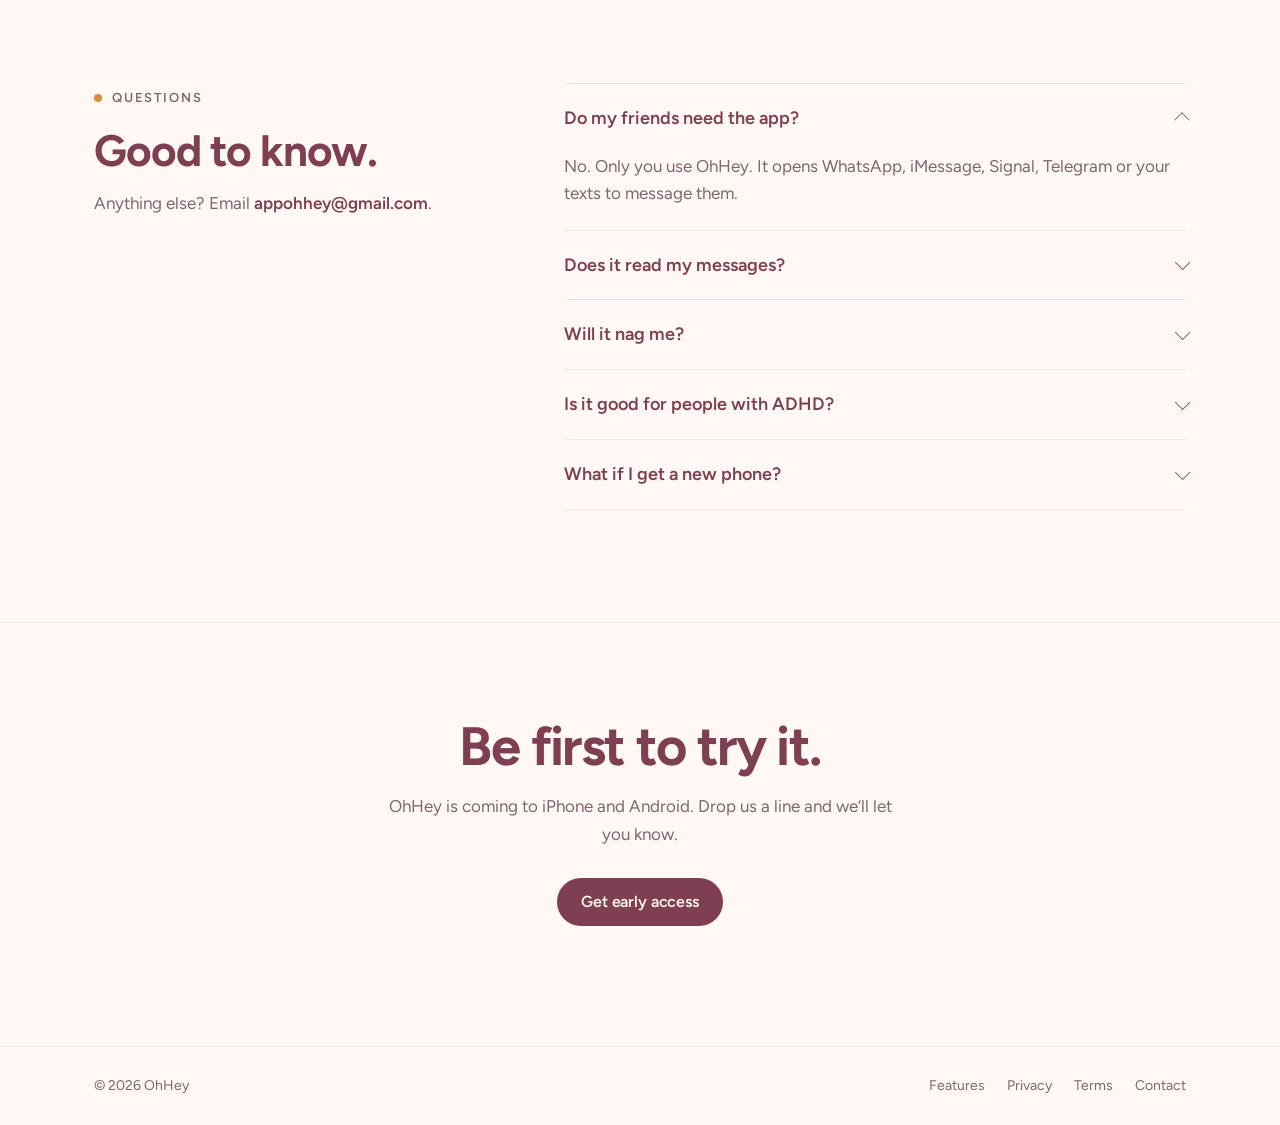
==== commit bfac0537: "Icon: fresh links so browsers show the new one, phone home-screen sizes, favicon.ico; iMessage liste" ====
--- a/index.html
+++ b/index.html
@@ -10,7 +10,9 @@
   <meta property="og:title" content="OhHey · Reminders for friends" />
   <meta property="og:description" content="Turn “we should catch up” into plans. Who you haven’t seen in a while, who’s around when you’re free, and every birthday. Private, on your phone." />
   <meta property="og:image" content="images/app/home-light.webp" />
-  <link rel="icon" href="images/app/favicon.png" />
+  <link rel="icon" type="image/png" sizes="32x32" href="images/app/icon-32.png?v=4" />
+  <link rel="icon" type="image/png" sizes="192x192" href="images/app/icon-192.png?v=4" />
+  <link rel="apple-touch-icon" href="images/app/icon-180.png?v=4" />
   <link rel="stylesheet" href="https://fonts.googleapis.com/css2?family=Figtree:wght@400;500;600;700;800&family=Caveat:wght@600&display=swap" />
   <style>
 /* Layout: the homepage (from prototype 5). A calm structure in warm mid-tones: a blush-white page, deep plum
@@ -359,7 +361,7 @@
 
         <div class="features">
           <div class="feature"><svg viewBox="0 0 26 26" aria-hidden="true"><circle cx="13" cy="13" r="10" fill="none" stroke="var(--gold)" stroke-width="1.6"/><path d="M13 7v6l4 2" fill="none" stroke="var(--pine)" stroke-width="1.6" stroke-linecap="round"/></svg><h3>Two rhythms</h3><p>Meet up monthly, message weekly: each friend their own pace.</p></div>
-          <div class="feature"><svg viewBox="0 0 26 26" aria-hidden="true"><path d="M5 18c0-5 4-9 8-9s8 4 8 9" fill="none" stroke="var(--pine)" stroke-width="1.6" stroke-linecap="round"/><circle cx="13" cy="6" r="2.4" fill="var(--gold)"/></svg><h3>Your messengers</h3><p>One tap to WhatsApp, Signal, Telegram or text, with an opener ready.</p></div>
+          <div class="feature"><svg viewBox="0 0 26 26" aria-hidden="true"><path d="M5 18c0-5 4-9 8-9s8 4 8 9" fill="none" stroke="var(--pine)" stroke-width="1.6" stroke-linecap="round"/><circle cx="13" cy="6" r="2.4" fill="var(--gold)"/></svg><h3>Your messengers</h3><p>One tap to WhatsApp, iMessage, Signal, Telegram or text, with an opener ready.</p></div>
           <div class="feature"><svg viewBox="0 0 26 26" aria-hidden="true"><rect x="4" y="6" width="18" height="15" rx="3" fill="none" stroke="var(--pine)" stroke-width="1.6"/><path d="M4 11h18" stroke="var(--gold)" stroke-width="1.6"/></svg><h3>Birthdays and plans</h3><p>Every birthday for the year, plans in your calendar, and “how did it go?” after.</p></div>
           <div class="feature"><svg viewBox="0 0 26 26" aria-hidden="true"><circle cx="13" cy="13" r="10" fill="none" stroke="var(--pine)" stroke-width="1.6"/><path d="M3 13h20M13 3c3 3 3 17 0 20M13 3c-3 3-3 17 0 20" fill="none" stroke="var(--gold)" stroke-width="1.3"/></svg><h3>Friends abroad</h3><p>Their time now, and the best times to call, from both your weeks.</p></div>
           <div class="feature"><svg viewBox="0 0 26 26" aria-hidden="true"><path d="M7 4h9l4 4v14H7z" fill="none" stroke="var(--pine)" stroke-width="1.6" stroke-linejoin="round"/><path d="M10 13h7M10 17h5" stroke="var(--gold)" stroke-width="1.6" stroke-linecap="round"/></svg><h3>Notes</h3><p>The new job, the house move: read it before you see them.</p></div>
@@ -399,7 +401,7 @@
       <div class="wrap faq-grid">
         <div><span class="label">Questions</span><h2>Good to know.</h2><p>Anything else? Email <span class="mail">appohhey@gmail.com</span>.</p></div>
         <div>
-          <details open><summary>Do my friends need the app?</summary><p>No. Only you use OhHey. It opens WhatsApp, Signal, Telegram or your texts to message them.</p></details>
+          <details open><summary>Do my friends need the app?</summary><p>No. Only you use OhHey. It opens WhatsApp, iMessage, Signal, Telegram or your texts to message them.</p></details>
           <details><summary>Does it read my messages?</summary><p>No. On Android it can notice who messaged you, so it counts as being in touch. It never reads what they said.</p></details>
           <details><summary>Will it nag me?</summary><p>No. At most one gentle nudge a day, about one friend. You can snooze anyone, or take a break from reminders altogether.</p></details>
           <details><summary>Is it good for people with ADHD?</summary><p>It was designed with ADHD in mind: friends stay in view, real numbers instead of “a while”, and no streaks or guilt.</p></details>
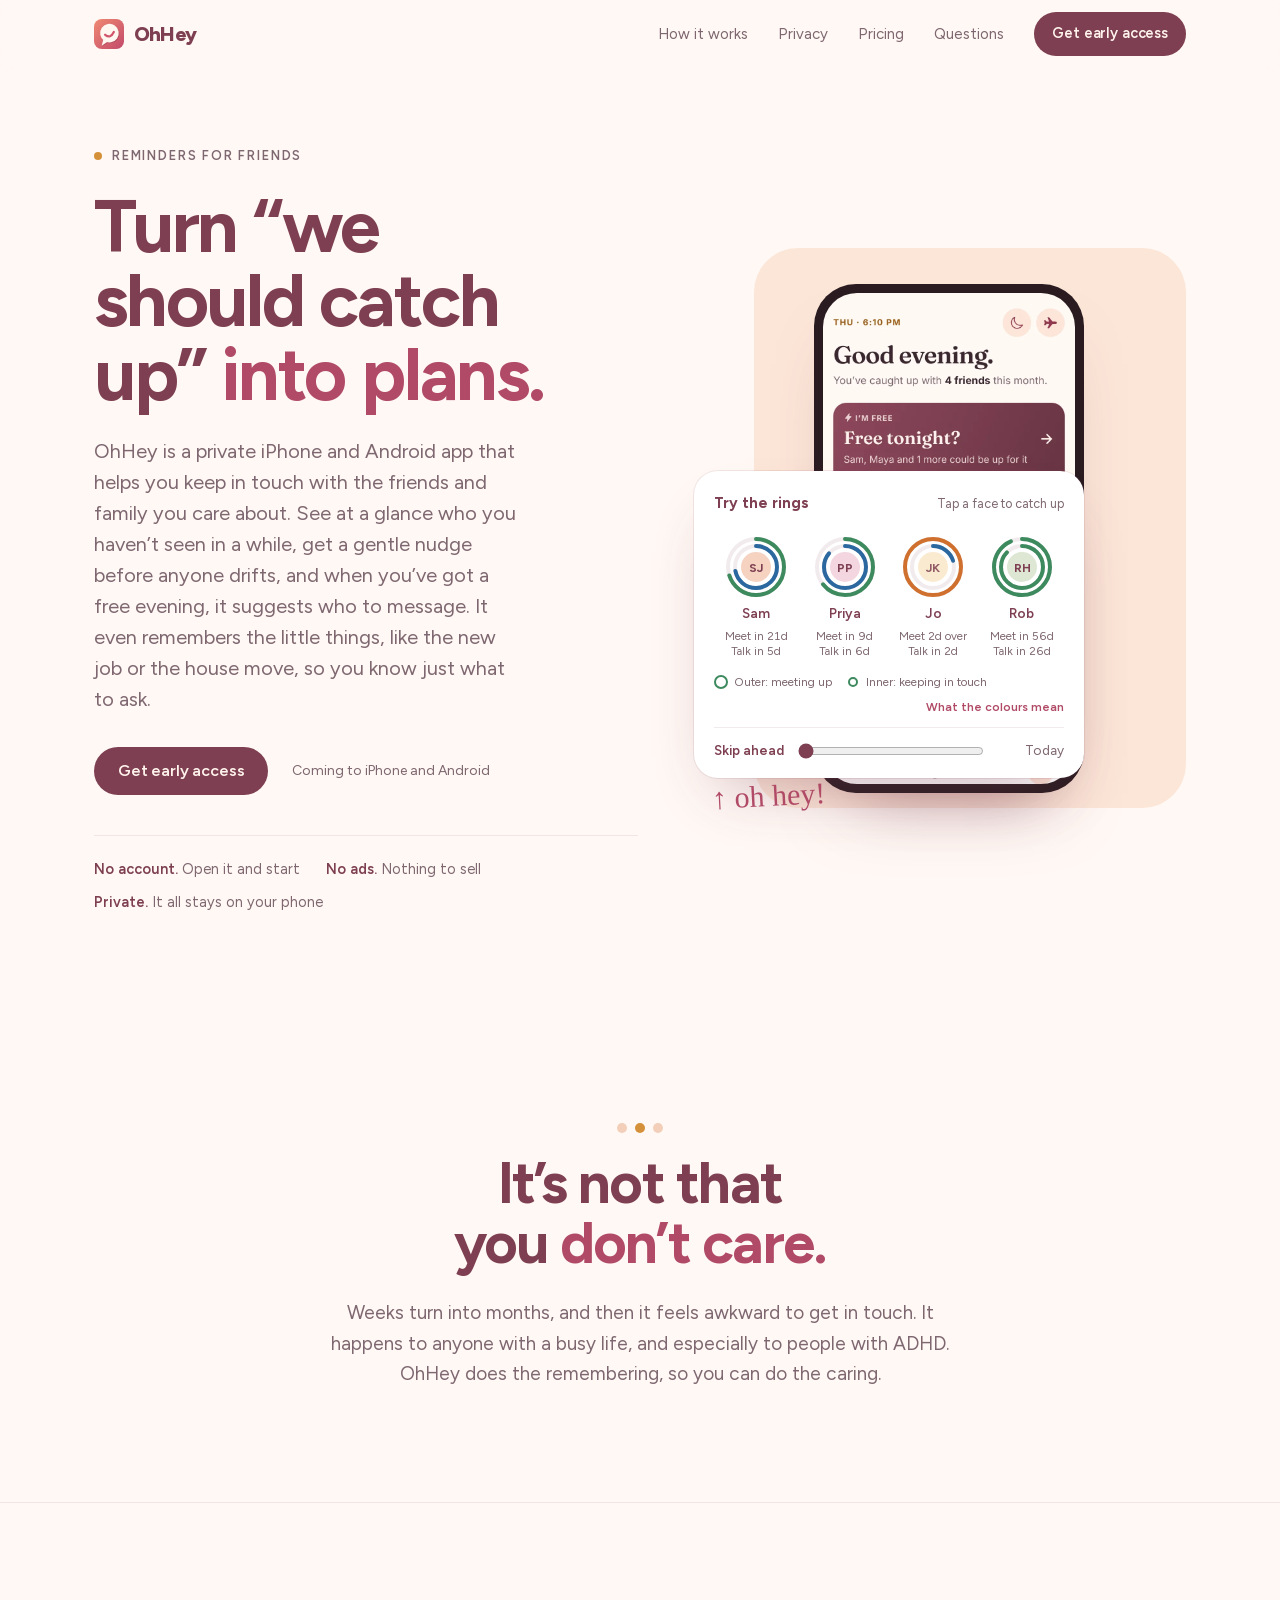
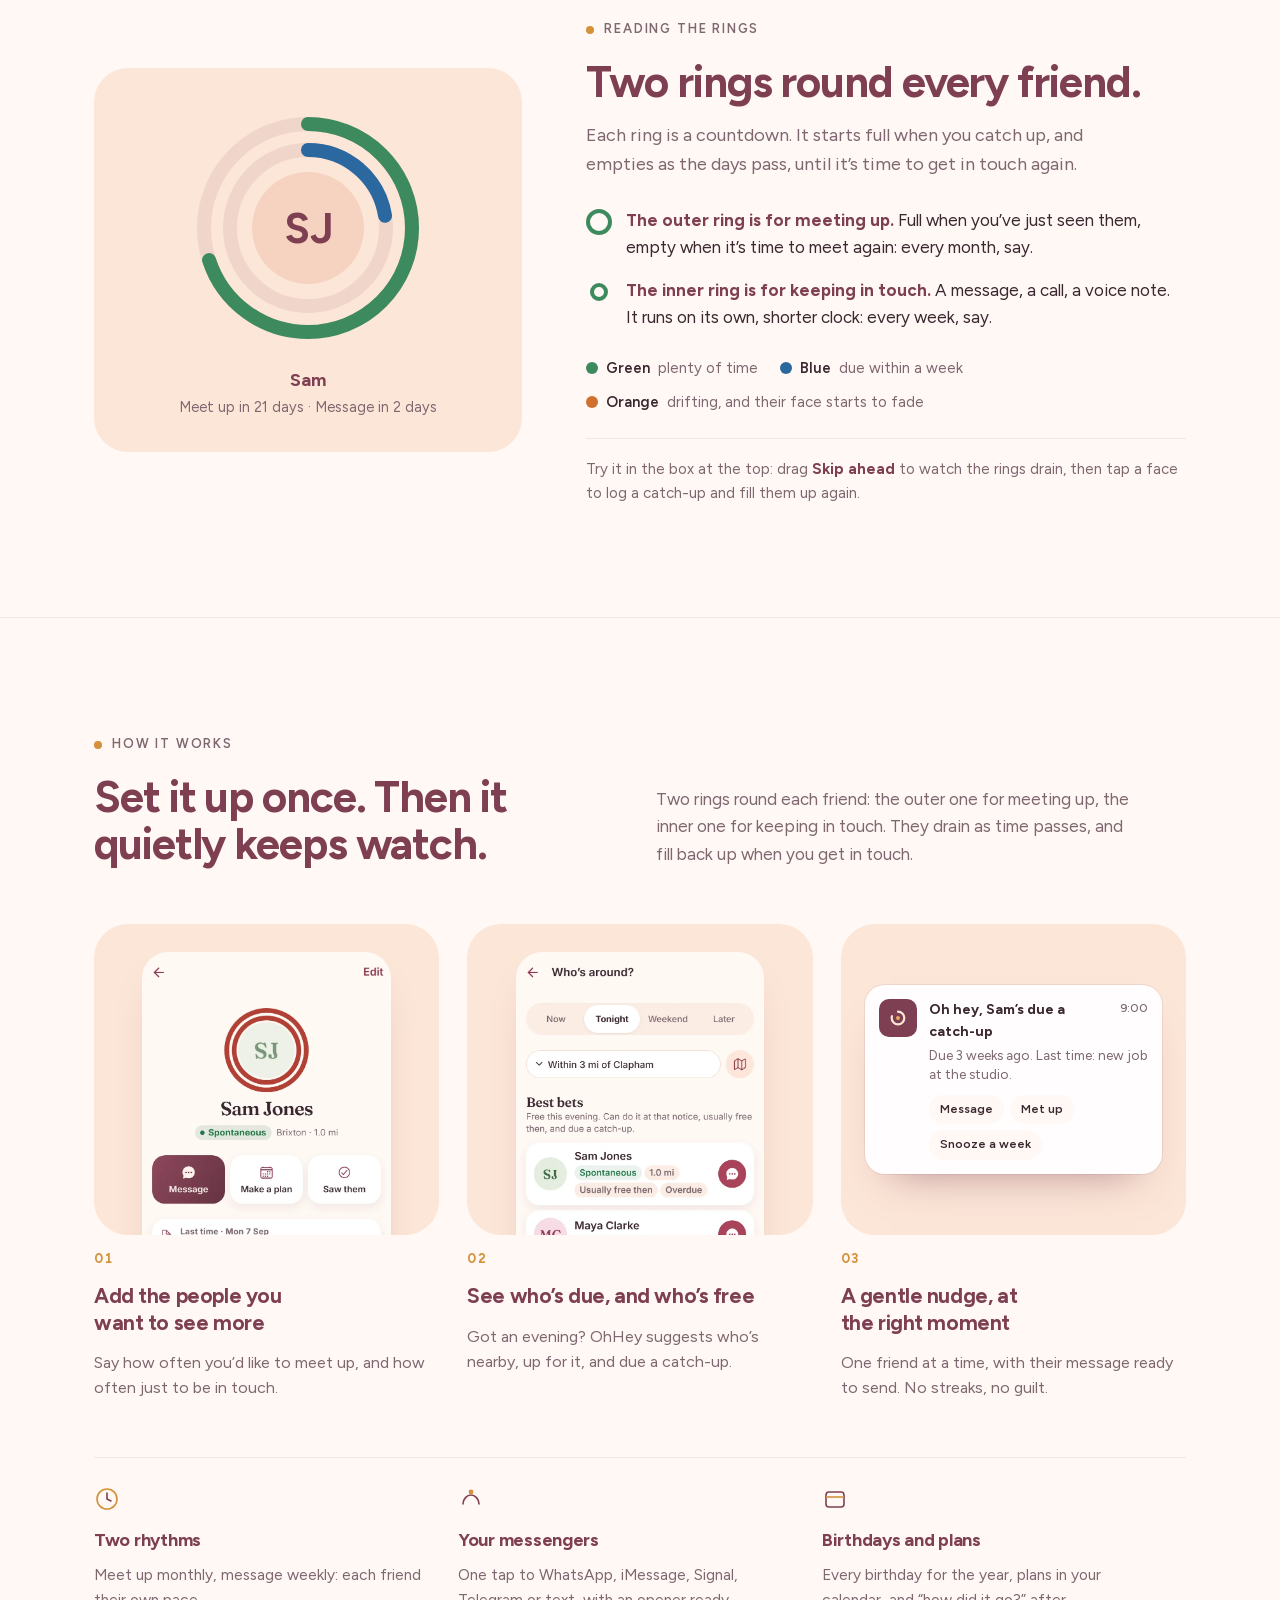
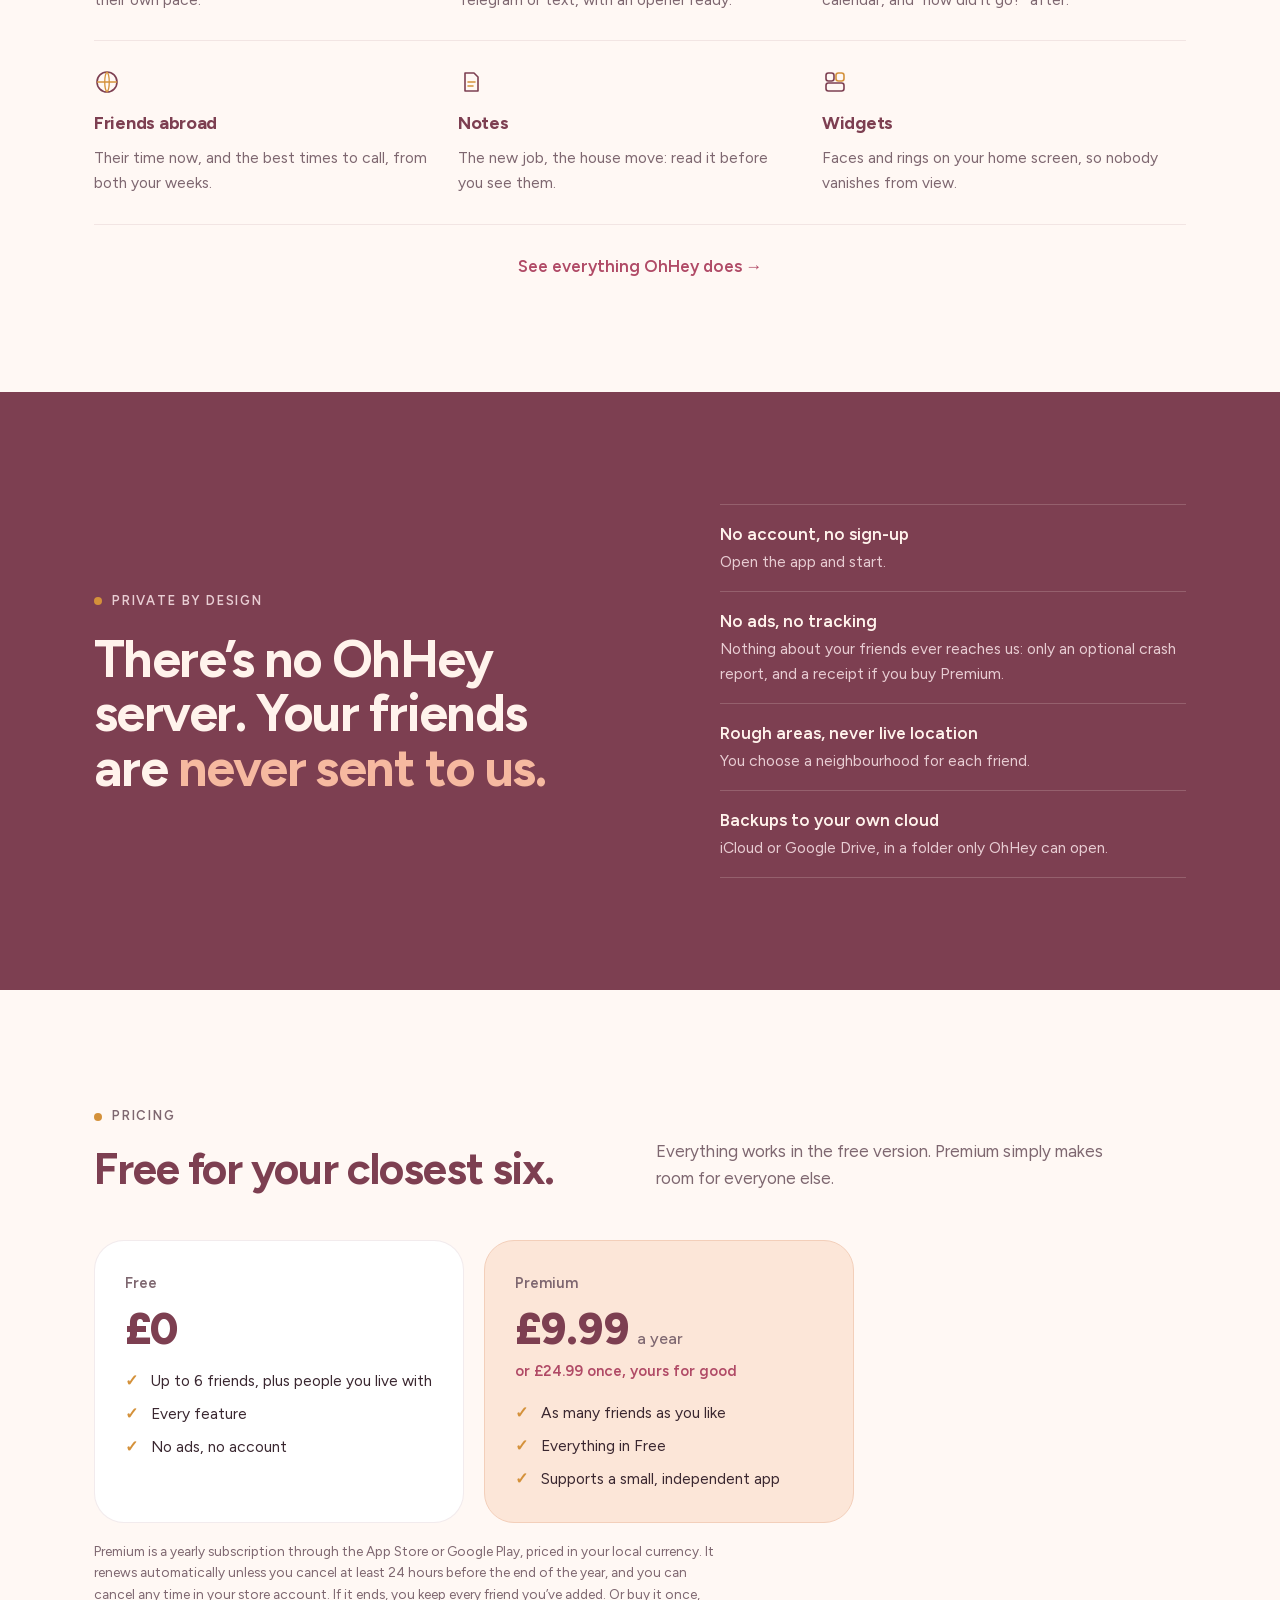
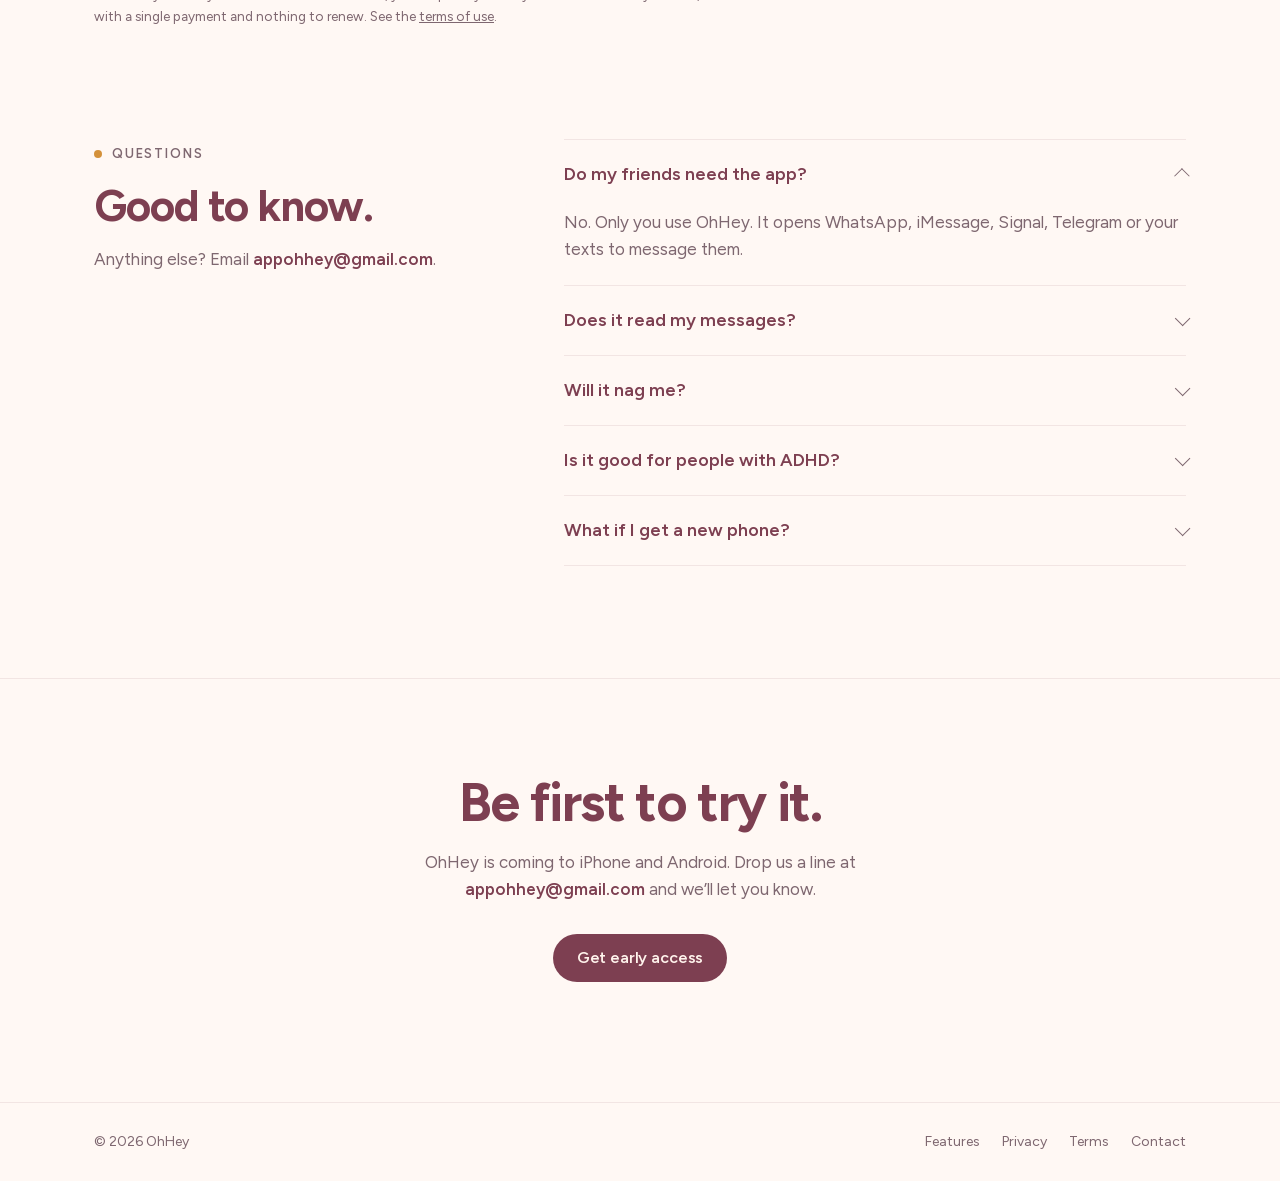
==== commit 8072eb4e: "Easier to find and share: sitemap, robots.txt, one address per page, link previews on every page, cl" ====
--- a/index.html
+++ b/index.html
@@ -3,17 +3,26 @@
 <head>
   <meta charset="utf-8" />
   <meta name="viewport" content="width=device-width, initial-scale=1, viewport-fit=cover" />
-  <title>OhHey · Reminders for friends</title>
-  <meta name="description" content="OhHey keeps track of how long it’s been since you saw your close friends, who’s around when you’re free, and whose birthday is next. Friendly for ADHD brains, and everything stays on your phone." />
+  <title>OhHey: an app to keep in touch with close friends</title>
+  <meta name="description" content="OhHey is a private iPhone and Android app that reminds you to keep in touch with close friends: who you haven’t seen, who’s free, and every birthday." />
+  <link rel="canonical" href="https://pitblacktulips.github.io/" />
+  <meta property="og:type" content="website" />
+  <meta property="og:site_name" content="OhHey" />
+  <meta property="og:url" content="https://pitblacktulips.github.io/" />
+  <meta property="og:title" content="OhHey: an app to keep in touch with close friends" />
+  <meta property="og:description" content="Turn “we should catch up” into plans. Who you haven’t seen in a while, who’s around when you’re free, and every birthday. Private, on your phone." />
+  <meta property="og:image" content="https://pitblacktulips.github.io/images/og.png" />
+  <meta property="og:image:width" content="1200" />
+  <meta property="og:image:height" content="630" />
+  <meta property="og:image:alt" content="OhHey: turn “we should catch up” into plans. The app’s Home screen on a phone." />
+  <meta name="twitter:card" content="summary_large_image" />
   <meta name="theme-color" content="#FFF8F4" media="(prefers-color-scheme: light)" />
   <meta name="theme-color" content="#1C1418" media="(prefers-color-scheme: dark)" />
-  <meta property="og:title" content="OhHey · Reminders for friends" />
-  <meta property="og:description" content="Turn “we should catch up” into plans. Who you haven’t seen in a while, who’s around when you’re free, and every birthday. Private, on your phone." />
-  <meta property="og:image" content="images/app/home-light.webp" />
   <link rel="icon" type="image/png" sizes="32x32" href="images/app/icon-32.png?v=4" />
   <link rel="icon" type="image/png" sizes="192x192" href="images/app/icon-192.png?v=4" />
   <link rel="apple-touch-icon" href="images/app/icon-180.png?v=4" />
-  <link rel="stylesheet" href="https://fonts.googleapis.com/css2?family=Figtree:wght@400;500;600;700;800&family=Caveat:wght@600&display=swap" />
+  <link rel="preload" href="fonts/figtree-latin.woff2" as="font" type="font/woff2" crossorigin />
+  <link rel="stylesheet" href="fonts/fonts.css" />
   <style>
 /* Layout: the homepage (from prototype 5). A calm structure in warm mid-tones: a blush-white page, deep plum
    for type and buttons, soft apricot panels, raspberry-rose for a few words, honey for fine detail. Rounder type. */
@@ -63,7 +72,7 @@
 @media (max-width: 780px) { .nav ul { display: none; } }
 .btn { display: inline-flex; align-items: center; justify-content: center; gap: 8px; min-height: 48px; padding: 0 24px; border-radius: 999px; background: var(--pine); color: var(--on-pine); font-weight: 600; font-size: 16px; text-decoration: none; letter-spacing: -0.01em; transition: transform .15s ease; }
 .btn:hover { transform: translateY(-1px); }
-.btn.small { min-height: 40px; padding: 0 18px; font-size: 14.5px; }
+.btn.small { min-height: 44px; padding: 0 18px; font-size: 14.5px; }
 .nav .btn { margin-left: 18px; }
 @media (max-width: 780px) { .nav .btn { margin-left: auto; } }
 .textlink { font-weight: 600; color: var(--pine); text-decoration: none; border-bottom: 1px solid var(--gold); padding-bottom: 1px; }
@@ -228,6 +237,24 @@
 footer a:hover { color: var(--pine); }
 @media (prefers-reduced-motion: reduce) { html { scroll-behavior: auto; } .btn { transition: none; } .demo circle { transition: none !important; } }
   </style>
+  <script type="application/ld+json">
+  {
+    "@context": "https://schema.org",
+    "@graph": [
+      { "@type": "WebSite", "@id": "https://pitblacktulips.github.io/#website", "name": "OhHey", "url": "https://pitblacktulips.github.io/",
+        "inLanguage": "en-GB" },
+      { "@type": "MobileApplication", "name": "OhHey", "url": "https://pitblacktulips.github.io/",
+        "description": "A private iPhone and Android app that reminds you to keep in touch with close friends: who you haven’t seen in a while, who’s free when you are, and every birthday. No account, and everything stays on your phone.",
+        "operatingSystem": "iOS, Android", "applicationCategory": "LifestyleApplication", "inLanguage": "en-GB",
+        "screenshot": "https://pitblacktulips.github.io/images/app/home-light.webp",
+        "offers": [
+          { "@type": "Offer", "name": "Free, up to 6 friends", "price": "0", "priceCurrency": "GBP" },
+          { "@type": "Offer", "name": "Premium, yearly", "price": "9.99", "priceCurrency": "GBP" },
+          { "@type": "Offer", "name": "Premium, buy once", "price": "24.99", "priceCurrency": "GBP" }
+        ] }
+    ]
+  }
+  </script>
 </head>
 <body>
   <header class="top">
@@ -246,7 +273,7 @@
       <div>
         <span class="label">Reminders for friends</span>
         <h1>Turn “we should catch up” <span class="soft">into plans.</span></h1>
-        <p class="lead">OhHey helps you stay close to the friends and family you care about. See at a glance who you haven’t seen in a while, get a gentle nudge before anyone drifts, and when you’ve got a free evening, it suggests who to message. It even remembers the little things, like the new job or the house move, so you know just what to ask.</p>
+        <p class="lead">OhHey is a private iPhone and Android app that helps you keep in touch with the friends and family you care about. See at a glance who you haven’t seen in a while, get a gentle nudge before anyone drifts, and when you’ve got a free evening, it suggests who to message. It even remembers the little things, like the new job or the house move, so you know just what to ask.</p>
         <div class="cta">
           <a class="btn" href="mailto:appohhey@gmail.com?subject=Early%20access">Get early access</a>
           <small>Coming to iPhone and Android</small>
@@ -259,7 +286,7 @@
         <div class="device">
           <picture>
             <source srcset="images/app/home-dark.webp" media="(prefers-color-scheme: dark)" />
-            <img src="images/app/home-light.webp" alt="OhHey’s Home screen: who could make it this weekend, and your circle by who’s up to date and who’s drifting." width="390" height="844" />
+            <img src="images/app/home-light.webp" alt="OhHey’s Home screen: who could make it this weekend, and your circle by who’s up to date and who’s drifting." width="390" height="844" fetchpriority="high" />
           </picture>
         </div>
         <div class="demo" aria-label="Try it: the rings round each friend">
@@ -346,11 +373,11 @@
           </div>
           <div class="step">
             <div class="frame center">
-              <div class="ping" role="img" aria-label="A notification: Oh hey, Sam’s due a catch-up. Due 3 weeks ago. Last time: new job at the studio. Buttons: Message, Saw them, Next week.">
+              <div class="ping" role="img" aria-label="A notification: Oh hey, Sam’s due a catch-up. Due 3 weeks ago. Last time: new job at the studio. Buttons: Message, Met up, Snooze a week.">
                 <div class="ic"><svg width="22" height="22" viewBox="0 0 30 30" aria-hidden="true"><circle cx="15" cy="15" r="8.6" fill="none" stroke="#FCE6D8" stroke-width="3" stroke-linecap="round" stroke-dasharray="42 99" transform="rotate(-90 15 15)"/><circle cx="15" cy="15" r="2.6" fill="#E8AE5E"/></svg></div>
                 <b>Oh hey, Sam’s due a catch-up <small>9:00</small></b>
                 <p>Due 3 weeks ago. Last time: new job at the studio.</p>
-                <div class="acts"><span>Message</span><span>Saw them</span><span>Next week</span></div>
+                <div class="acts"><span>Message</span><span>Met up</span><span>Snooze a week</span></div>
               </div>
             </div>
             <span class="num">03</span>
@@ -376,7 +403,7 @@
         <div><span class="label">Private by design</span><h2>There’s no OhHey server. Your friends are <span style="color:#F6B9A0">never sent to us.</span></h2></div>
         <dl>
           <div><dt>No account, no sign-up</dt><dd>Open the app and start.</dd></div>
-          <div><dt>No ads, no tracking</dt><dd>There’s nothing to sell, so nothing is collected.</dd></div>
+          <div><dt>No ads, no tracking</dt><dd>Nothing about your friends ever reaches us: only an optional crash report, and a receipt if you buy Premium.</dd></div>
           <div><dt>Rough areas, never live location</dt><dd>You choose a neighbourhood for each friend.</dd></div>
           <div><dt>Backups to your own cloud</dt><dd>iCloud or Google Drive, in a folder only OhHey can open.</dd></div>
         </dl>
@@ -413,7 +440,7 @@
     <section class="closing">
       <div class="wrap">
         <h2>Be first to try it.</h2>
-        <p>OhHey is coming to iPhone and Android. Drop us a line and we’ll let you know.</p>
+        <p>OhHey is coming to iPhone and Android. Drop us a line at <span class="mail">appohhey@gmail.com</span> and we’ll let you know.</p>
         <a class="btn" href="mailto:appohhey@gmail.com?subject=Early%20access">Get early access</a>
       </div>
     </section>
@@ -447,7 +474,9 @@
     }
     const say = (s, label) => (s.left < 0 ? `${label} ${-s.left}d over` : s.left === 0 ? `${label} today` : `${label} in ${s.left}d`);
     function render() {
-      document.getElementById('skipOut').textContent = skip === 0 ? 'Today' : skip < 14 ? `+${skip} days` : `+${Math.round(skip / 7)} weeks`;
+      const when = skip === 0 ? 'Today' : skip < 14 ? `+${skip} days` : `+${Math.round(skip / 7)} weeks`;
+      document.getElementById('skipOut').textContent = when;
+      document.getElementById('skip').setAttribute('aria-valuetext', skip === 0 ? 'Today' : `${when} from today`);
       document.getElementById('faces').innerHTML = FRIENDS.map((f, i) => {
         const meet = ring(f.seen + skip, f.meet);
         const touch = ring(f.touched + skip, f.touch);
--- a/fonts/fonts.css
+++ b/fonts/fonts.css
@@ -0,0 +1,16 @@
+/* The site's two fonts, served from this site rather than Google Fonts (faster, and no request to Google).
+   Both are under the SIL Open Font License: see OFL-Figtree.txt and OFL-Caveat.txt. Latin subset only. */
+@font-face {
+  font-family: 'Figtree';
+  font-style: normal;
+  font-weight: 400 800;
+  font-display: swap;
+  src: url(figtree-latin.woff2) format('woff2');
+}
+@font-face {
+  font-family: 'Caveat';
+  font-style: normal;
+  font-weight: 600;
+  font-display: swap;
+  src: url(caveat-600-latin.woff2) format('woff2');
+}
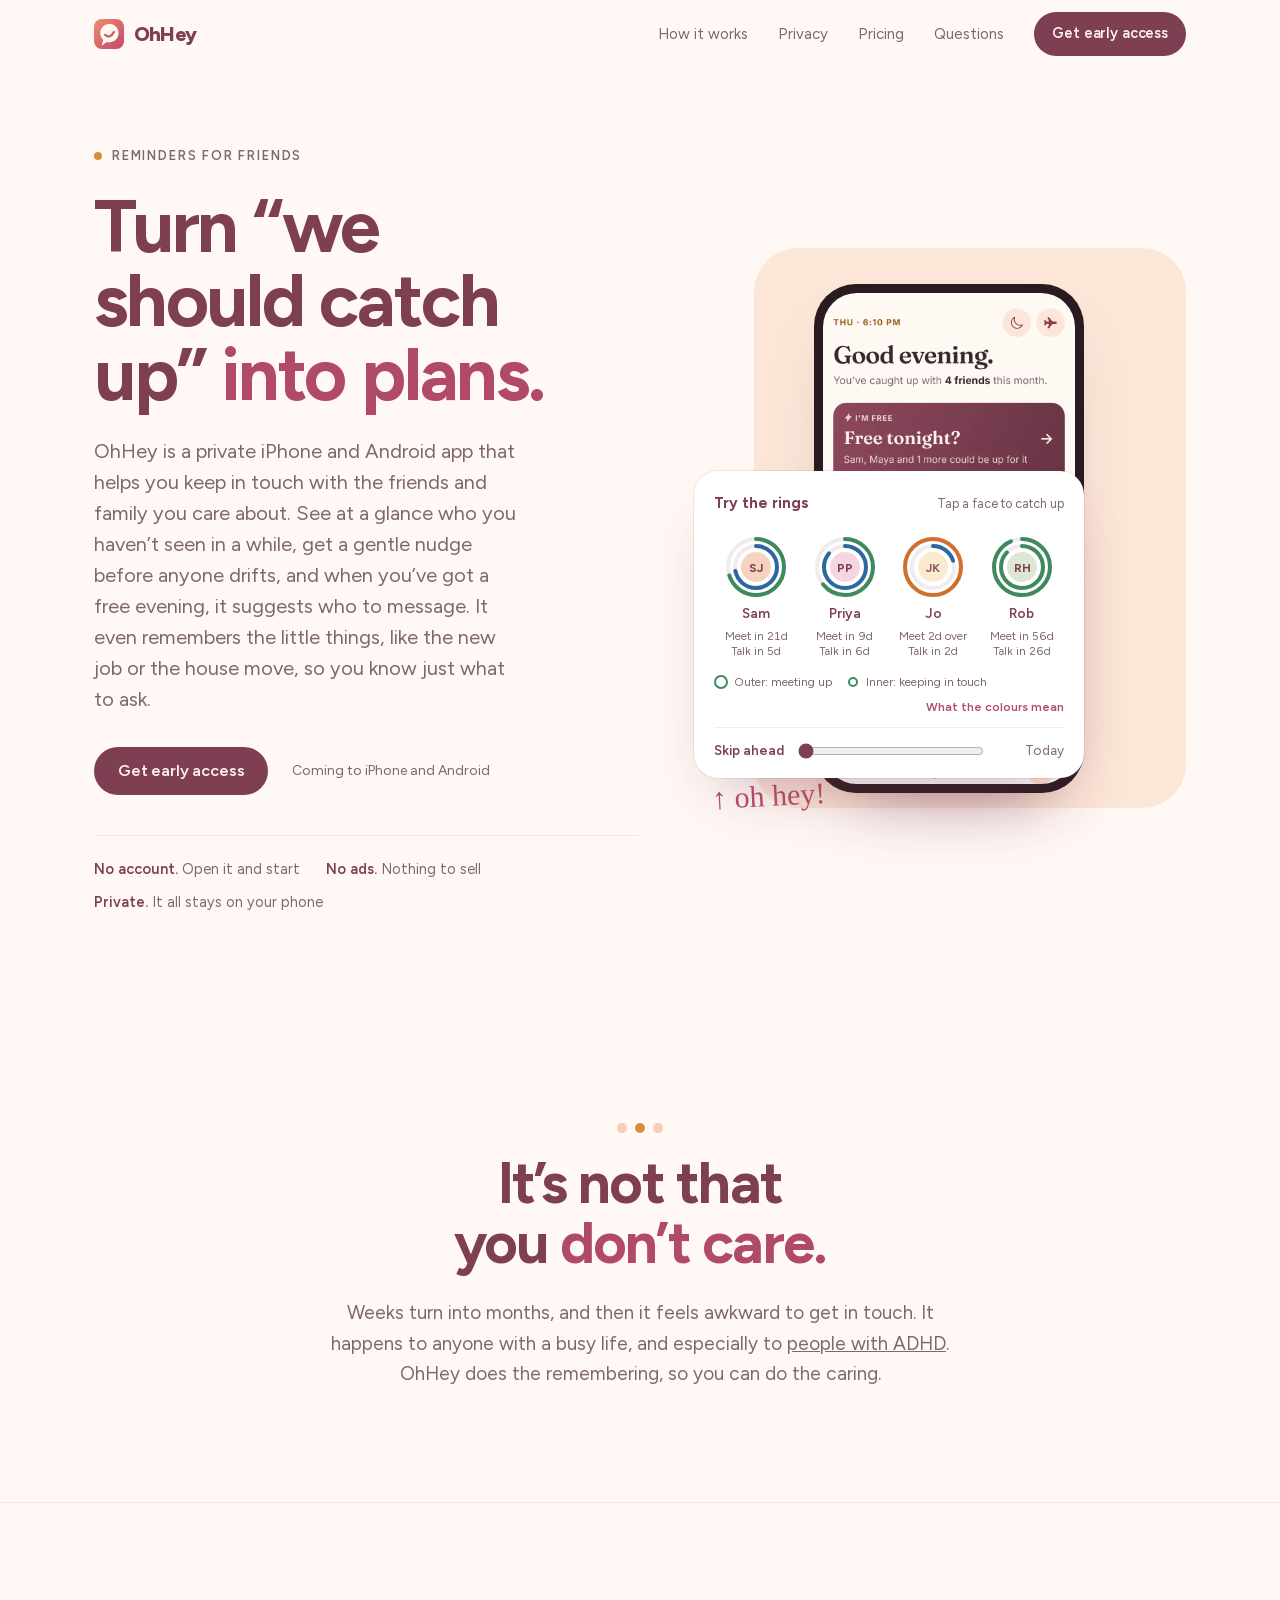
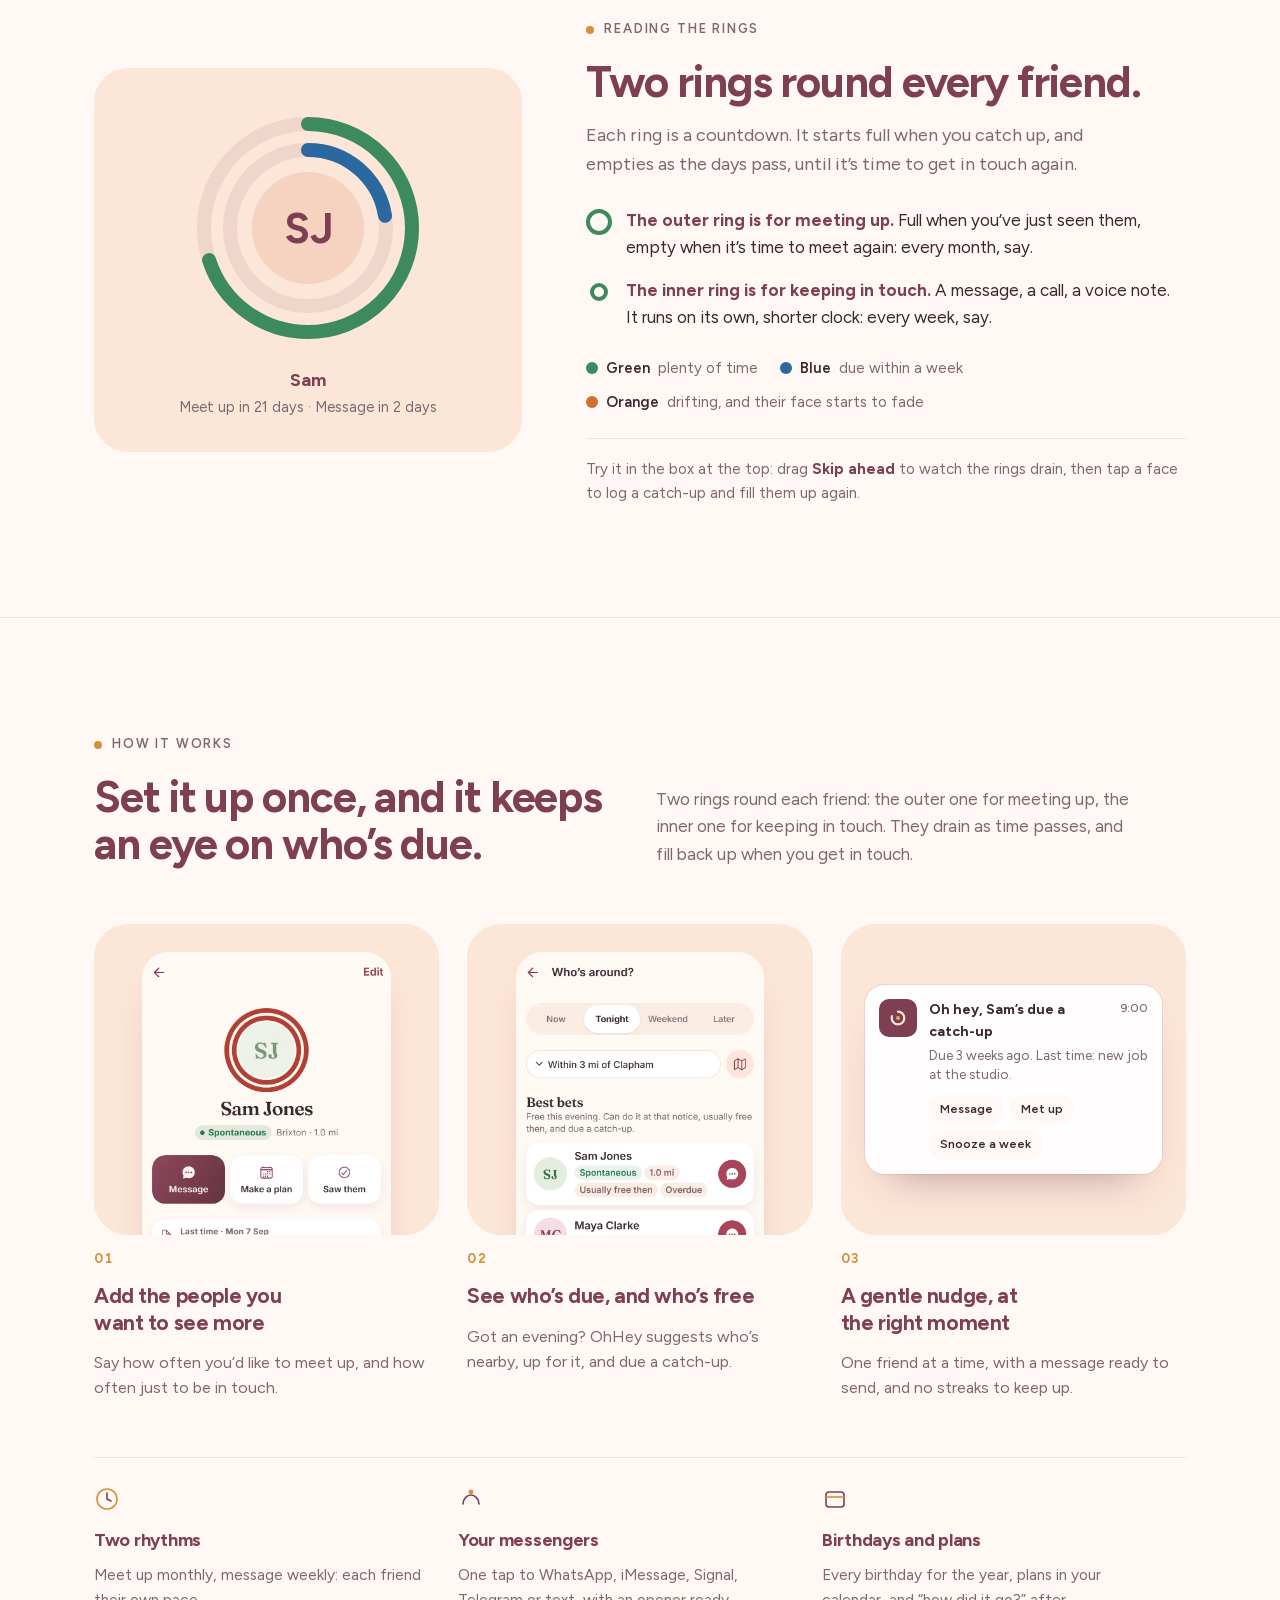
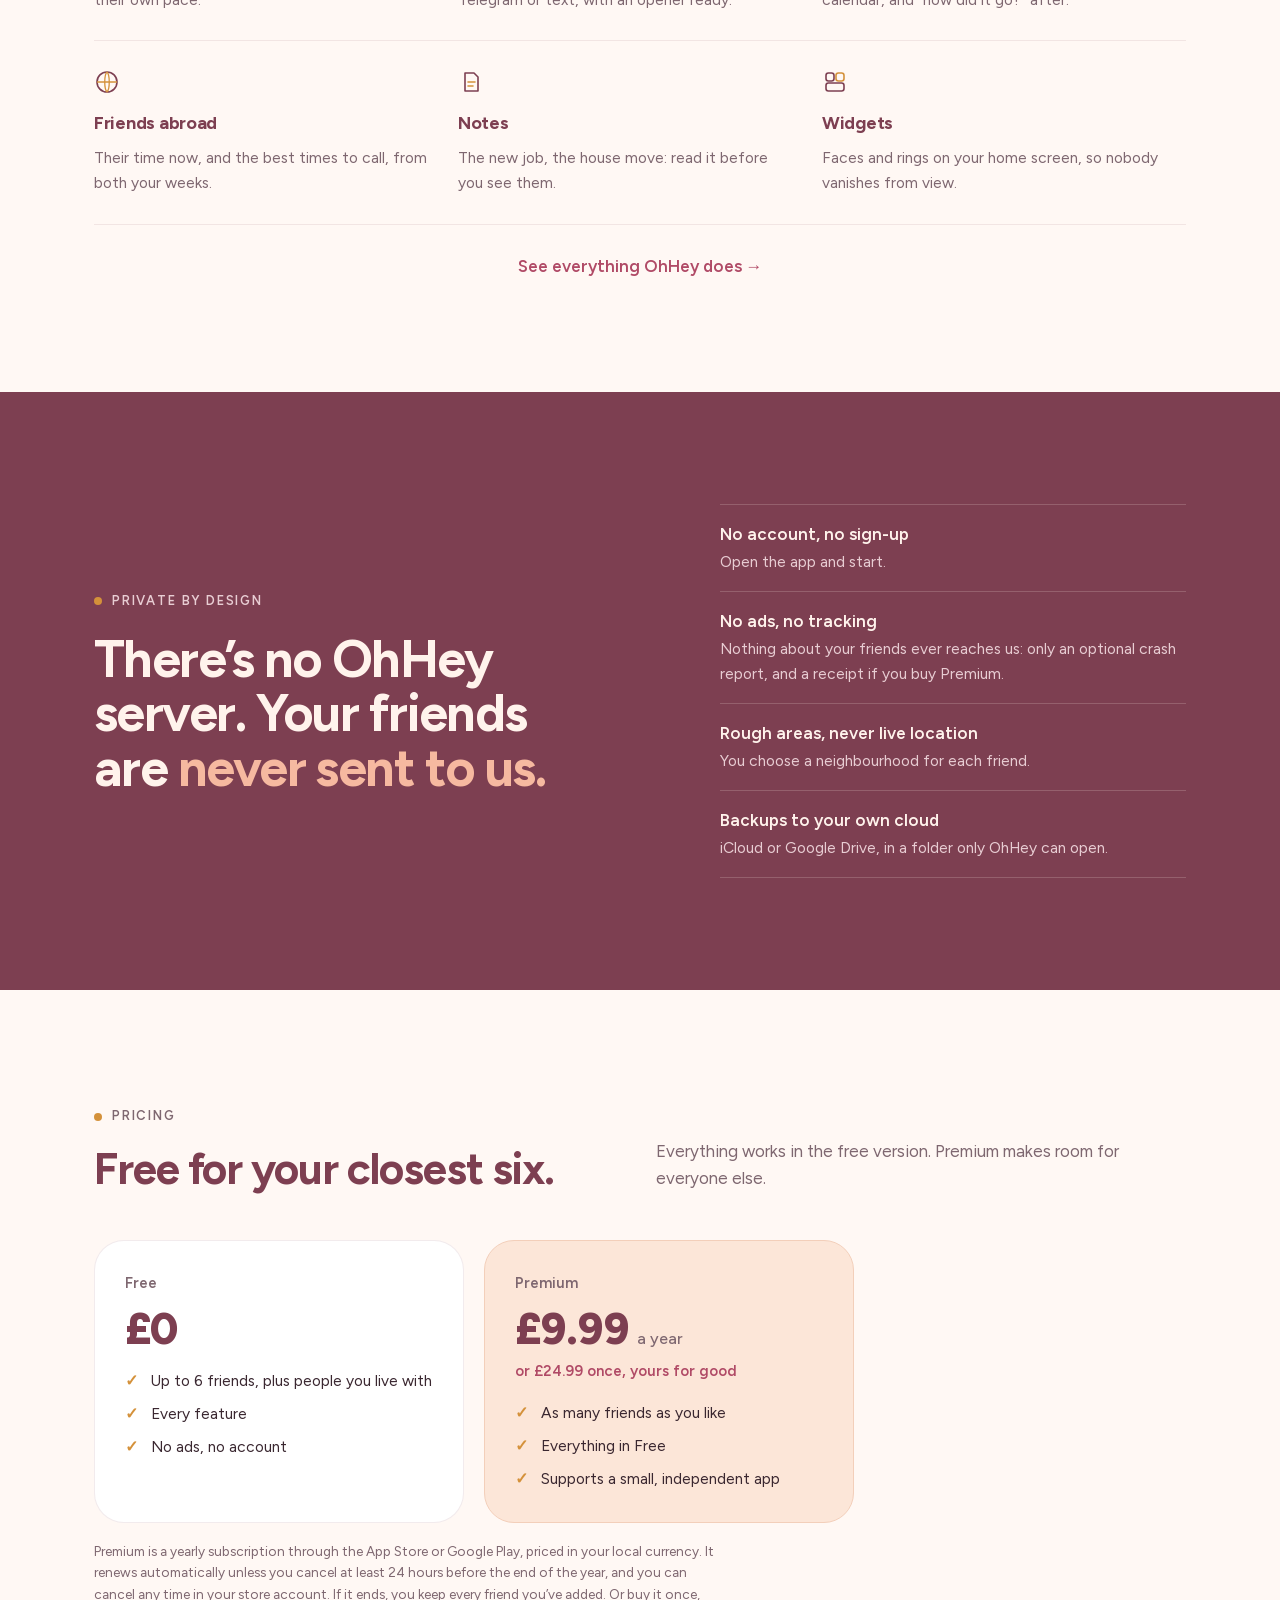
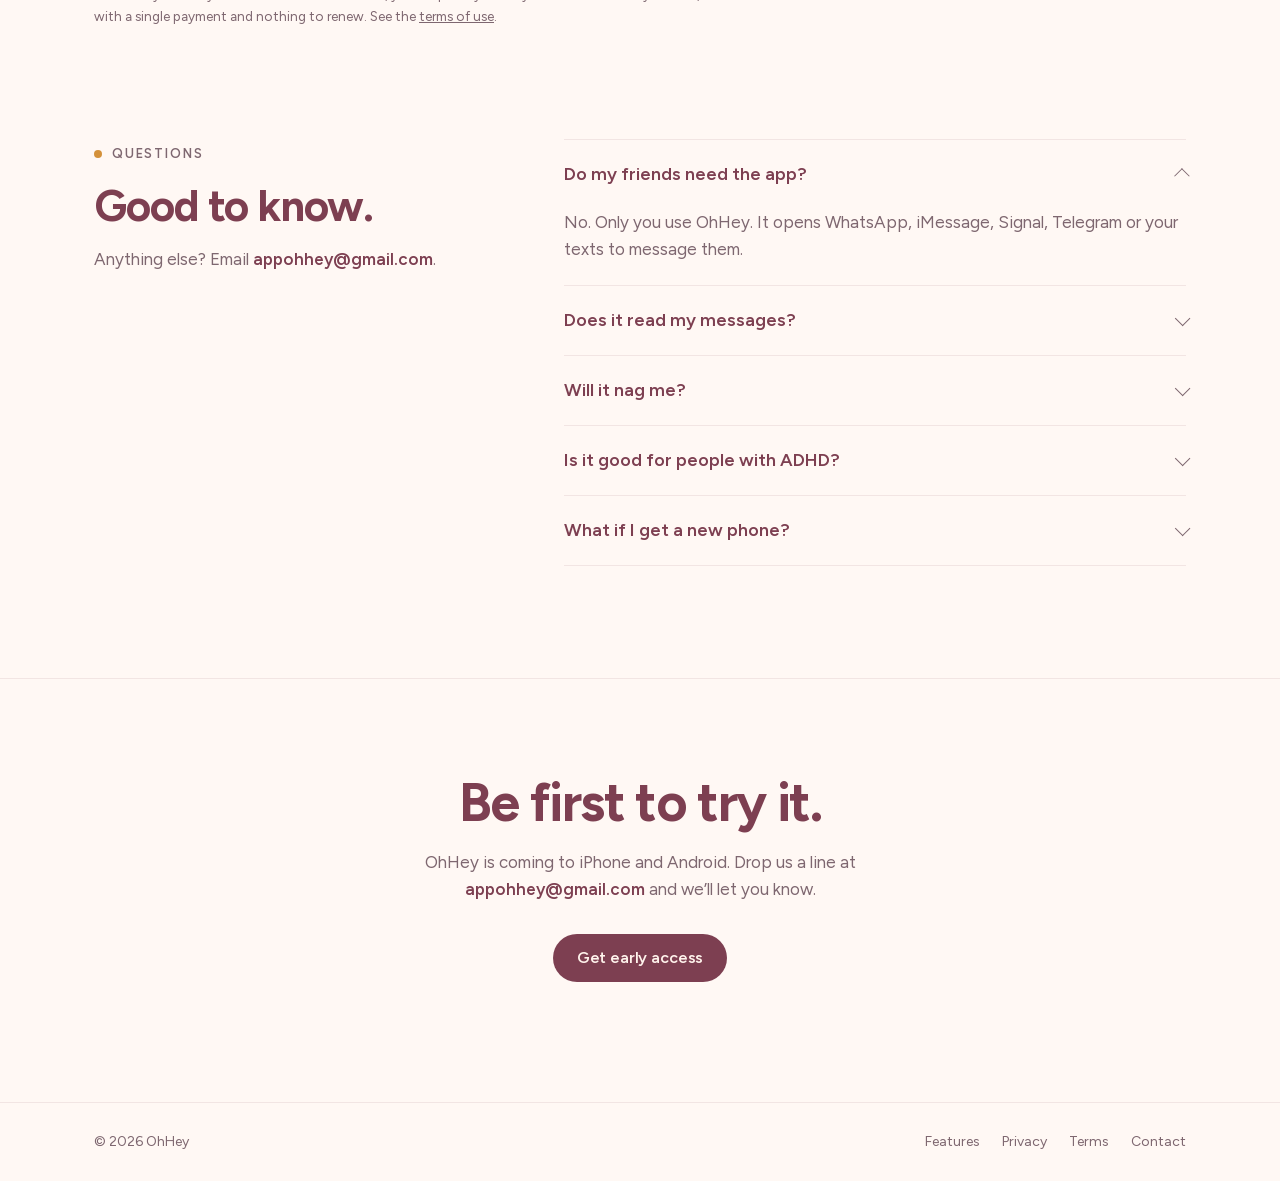
==== commit 5cbdc0e7: "New page on ADHD and keeping in touch with friends; plainer homepage wording; 'Will it nag me?' says" ====
--- a/index.html
+++ b/index.html
@@ -307,7 +307,7 @@
       <div class="wrap">
         <div class="rule" aria-hidden="true"></div>
         <h2>It’s not that you <span style="color:var(--rose)">don’t care.</span></h2>
-        <p>Weeks turn into months, and then it feels awkward to get in touch. It happens to anyone with a busy life, and especially to people with ADHD. OhHey does the remembering, so you can do the caring.</p>
+        <p>Weeks turn into months, and then it feels awkward to get in touch. It happens to anyone with a busy life, and especially to <a href="adhd.html">people with ADHD</a>. OhHey does the remembering, so you can do the caring.</p>
       </div>
     </section>
 
@@ -345,7 +345,7 @@
     <section class="how" id="how">
       <div class="wrap">
         <div class="sec-head">
-          <div><span class="label">How it works</span><h2>Set it up once. Then it quietly keeps watch.</h2></div>
+          <div><span class="label">How it works</span><h2>Set it up once, and it keeps an eye on who’s due.</h2></div>
           <p>Two rings round each friend: the outer one for meeting up, the inner one for keeping in touch. They drain as time passes, and fill back up when you get in touch.</p>
         </div>
         <div class="steps">
@@ -382,7 +382,7 @@
             </div>
             <span class="num">03</span>
             <h3>A gentle nudge, at the right moment</h3>
-            <p>One friend at a time, with their message ready to send. No streaks, no guilt.</p>
+            <p>One friend at a time, with a message ready to send, and no streaks to keep up.</p>
           </div>
         </div>
 
@@ -414,7 +414,7 @@
       <div class="wrap">
         <div class="sec-head">
           <div><span class="label">Pricing</span><h2>Free for your closest six.</h2></div>
-          <p>Everything works in the free version. Premium simply makes room for everyone else.</p>
+          <p>Everything works in the free version. Premium makes room for everyone else.</p>
         </div>
         <div class="plans">
           <div class="plan"><span class="name">Free</span><div class="price">£0</div><ul><li>Up to 6 friends, plus people you live with</li><li>Every feature</li><li>No ads, no account</li></ul></div>
@@ -430,8 +430,8 @@
         <div>
           <details open><summary>Do my friends need the app?</summary><p>No. Only you use OhHey. It opens WhatsApp, iMessage, Signal, Telegram or your texts to message them.</p></details>
           <details><summary>Does it read my messages?</summary><p>No. On Android it can notice who messaged you, so it counts as being in touch. It never reads what they said.</p></details>
-          <details><summary>Will it nag me?</summary><p>No. At most one gentle nudge a day, about one friend. You can snooze anyone, or take a break from reminders altogether.</p></details>
-          <details><summary>Is it good for people with ADHD?</summary><p>It was designed with ADHD in mind: friends stay in view, real numbers instead of “a while”, and no streaks or guilt.</p></details>
+          <details><summary>Will it nag me?</summary><p>No. A nudge is about one friend, and only comes on days someone’s due. Birthdays and the weekly check-in come on top, if you want them. You can snooze anyone, or take a break from reminders altogether.</p></details>
+          <details><summary>Is it good for people with ADHD?</summary><p>It was designed with ADHD in mind: friends stay in view, real numbers instead of “a while”, and no streaks or guilt. More on <a href="adhd.html">ADHD and keeping in touch</a>.</p></details>
           <details><summary>What if I get a new phone?</summary><p>Restore from your own iCloud or Google Drive backup, and everything comes back.</p></details>
         </div>
       </div>
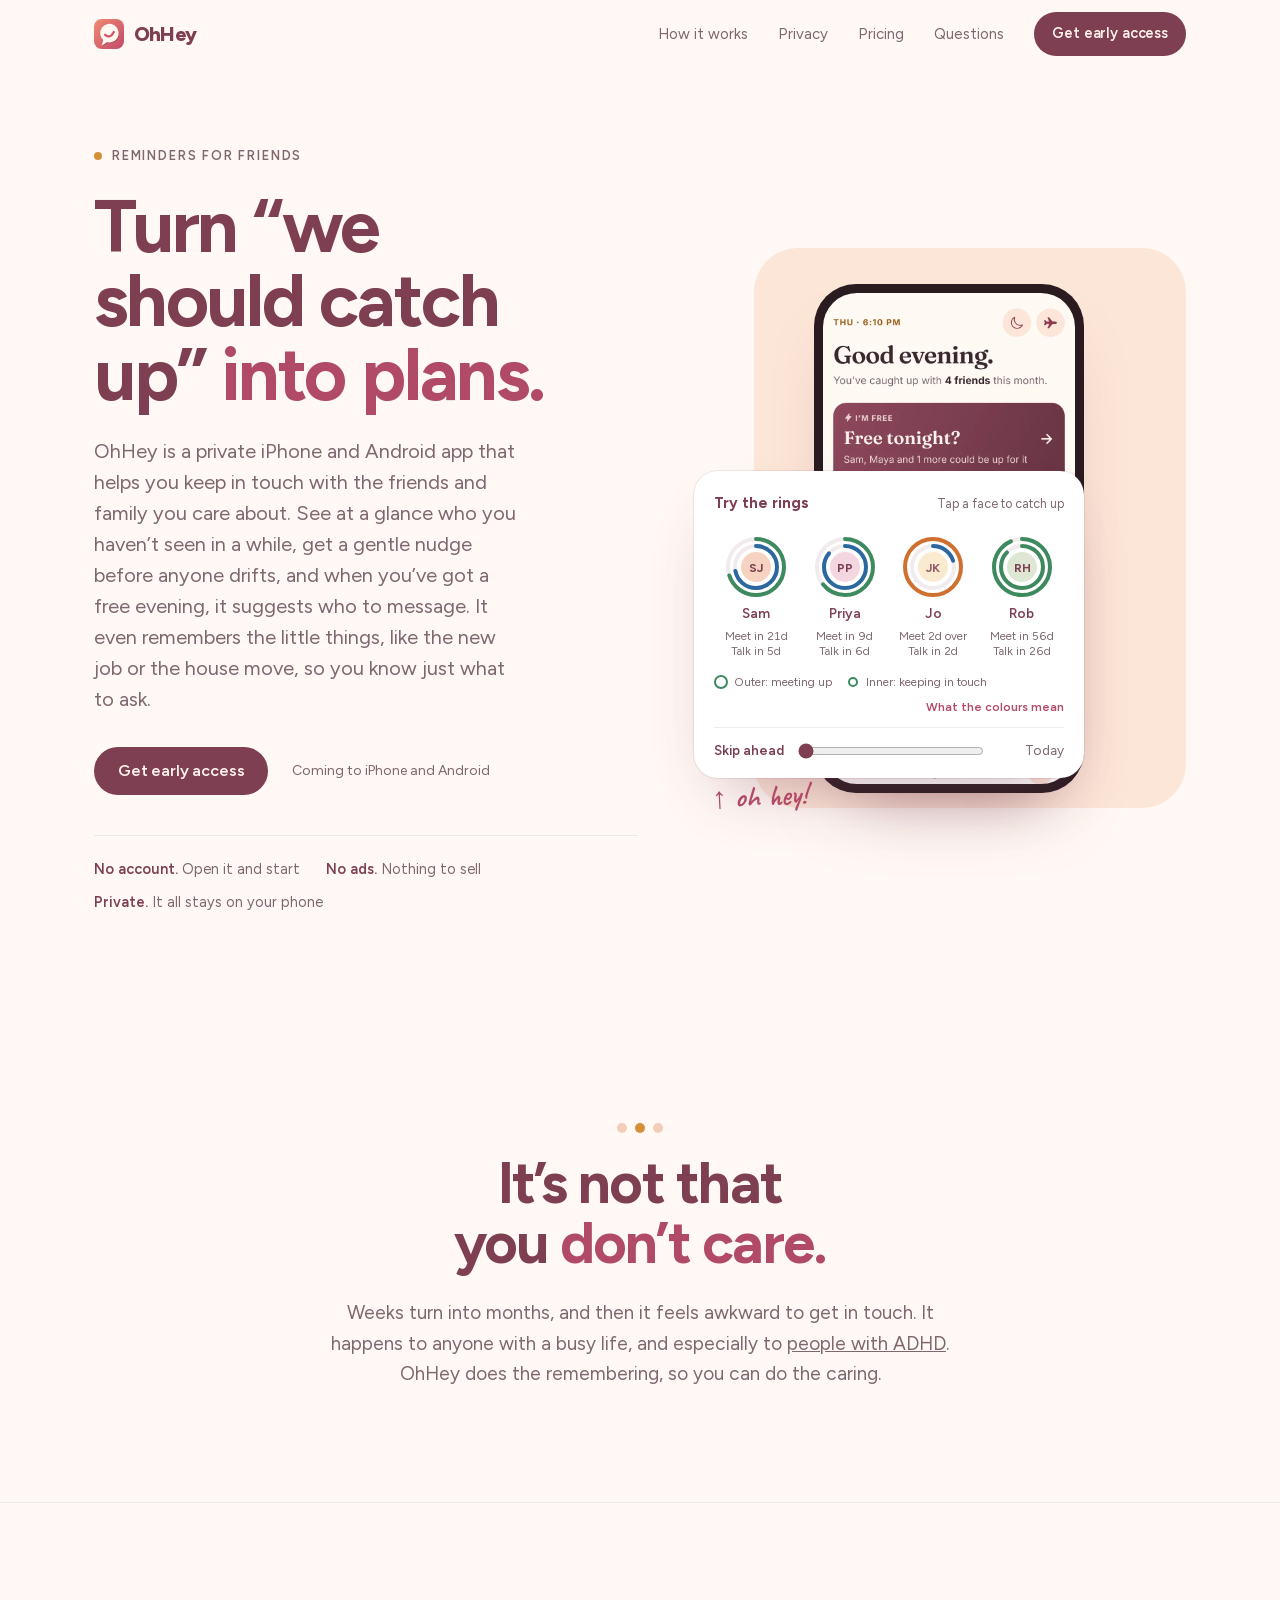
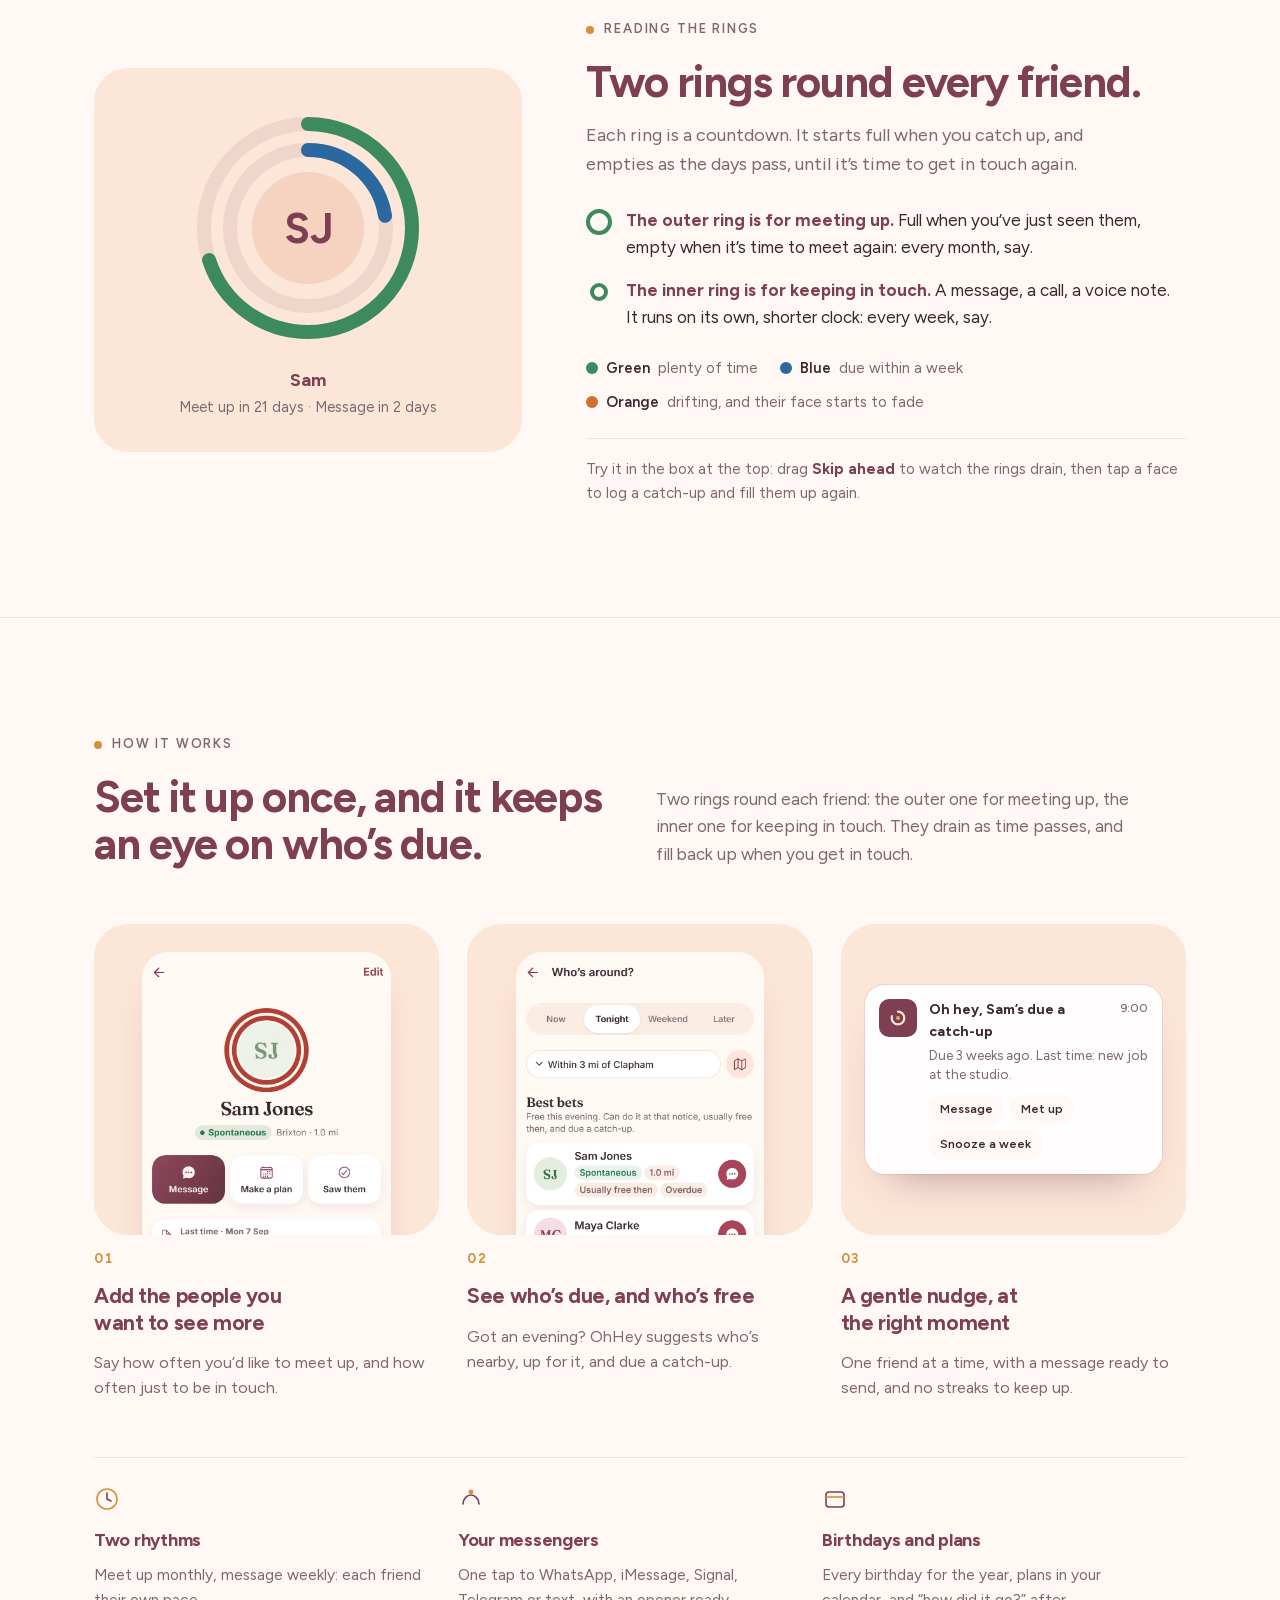
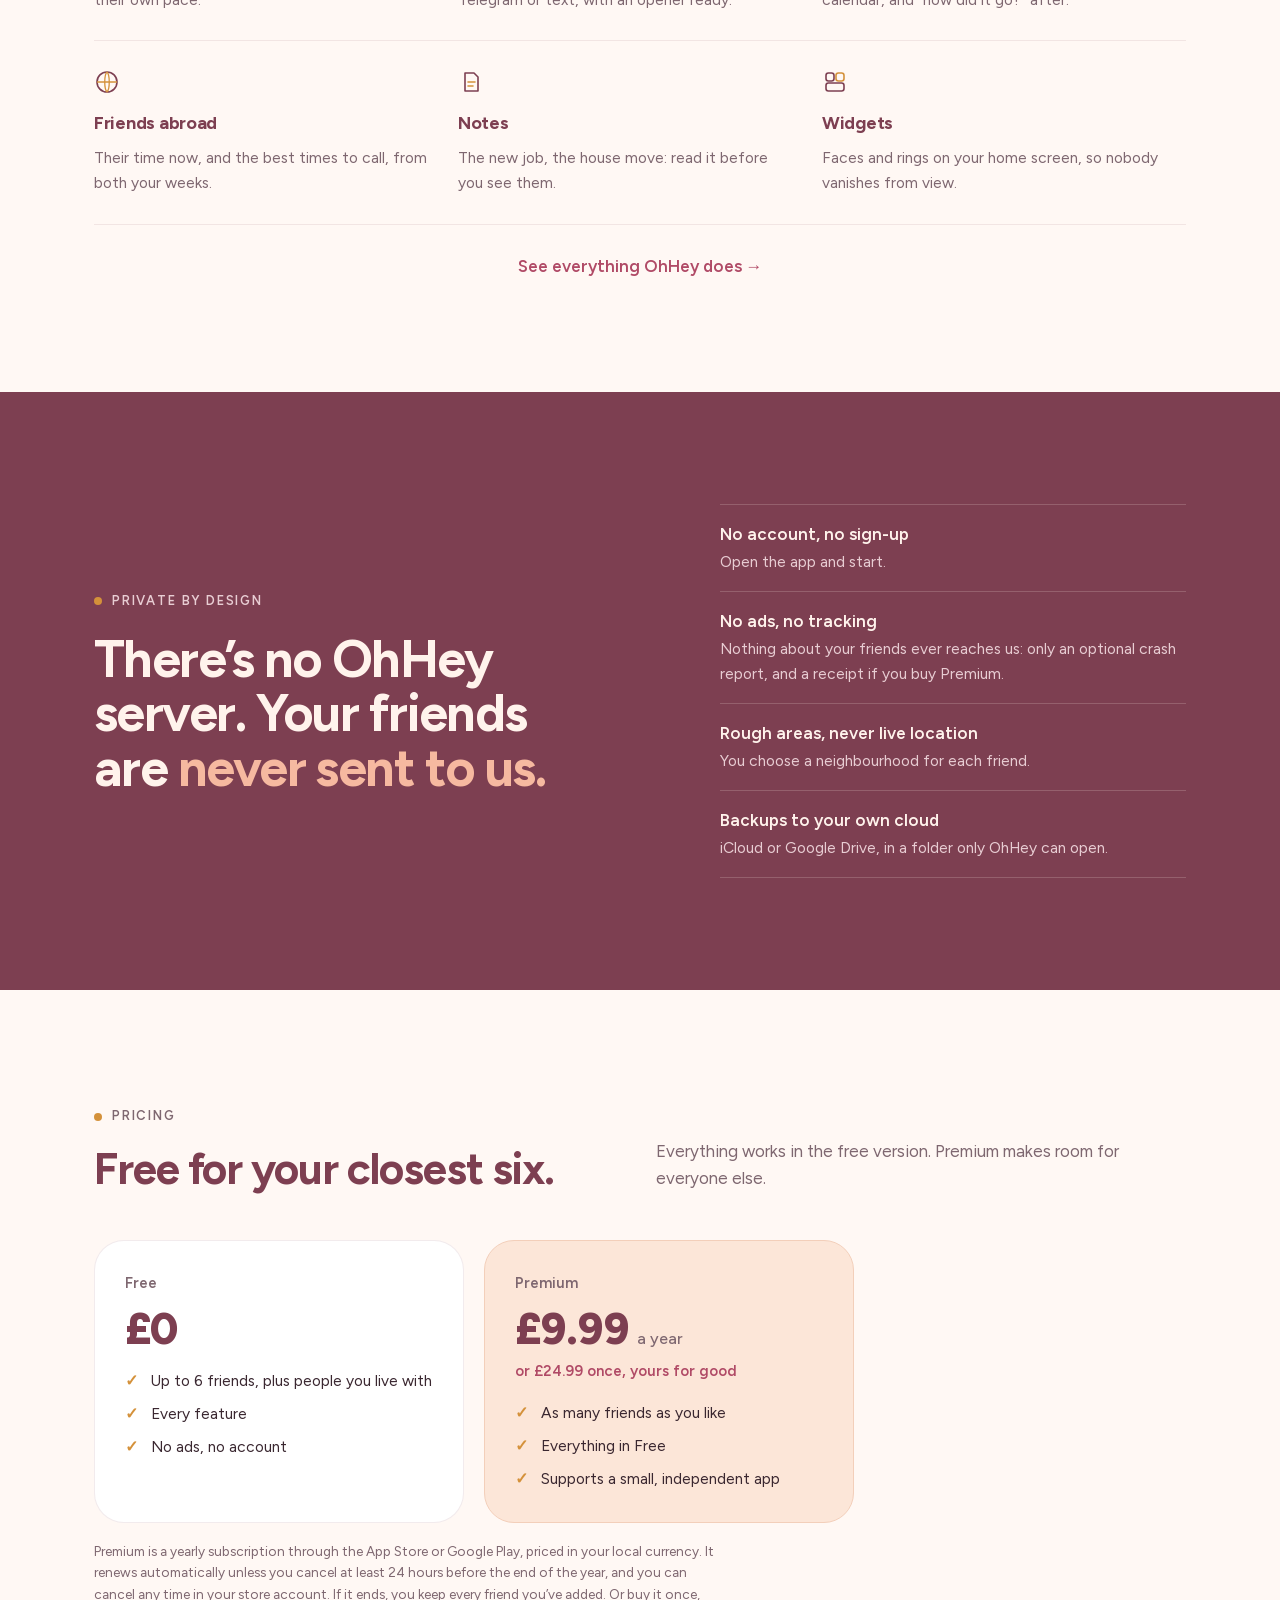
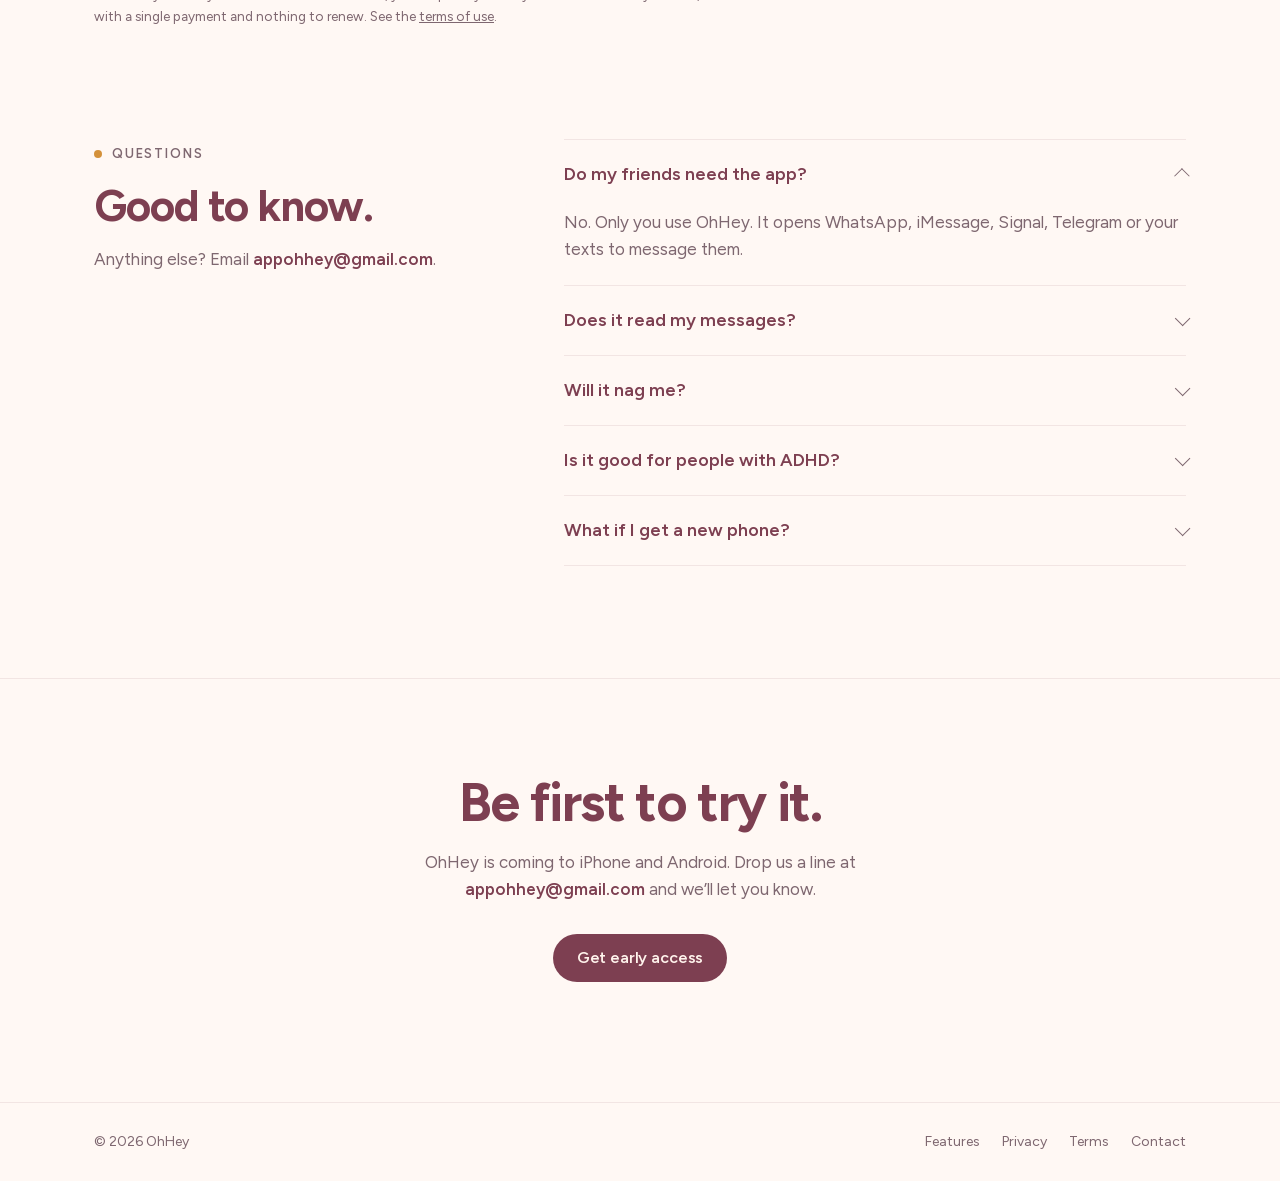
==== commit f21e6711: "Homepage's handwritten note loads faster: its font holds only the letters it shows (5 KB instead of " ====
--- a/index.html
+++ b/index.html
@@ -290,6 +290,7 @@
           </picture>
         </div>
         <div class="demo" aria-label="Try it: the rings round each friend">
+          <!-- The handwriting font only has these letters: see fonts/fonts.css before changing the words. -->
           <span class="note" aria-hidden="true">↑ oh hey!</span>
           <div class="demo-head"><b>Try the rings</b><span>Tap a face to catch up</span></div>
           <div class="faces" id="faces"></div>
--- a/fonts/fonts.css
+++ b/fonts/fonts.css
@@ -1,5 +1,8 @@
 /* The site's two fonts, served from this site rather than Google Fonts (faster, and no request to Google).
-   Both are under the SIL Open Font License: see OFL-Figtree.txt and OFL-Caveat.txt. Latin subset only. */
+   Both are under the SIL Open Font License: see OFL-Figtree.txt and OFL-Caveat.txt. Figtree: Latin subset.
+   Caveat (handwriting) holds only the letters of the homepage's "oh hey!" note (o h e y ! and capitals O H E Y),
+   so it's 5 KB instead of 50. If that note's words change, other letters show in a fallback handwriting font:
+   re-cut the font from the full Caveat 600 with pyftsubset --text="<new words>" --layout-features='*' --flavor=woff2. */
 @font-face {
   font-family: 'Figtree';
   font-style: normal;
@@ -12,5 +15,5 @@
   font-style: normal;
   font-weight: 600;
   font-display: swap;
-  src: url(caveat-600-latin.woff2) format('woff2');
+  src: url(caveat-600-ohhey.woff2) format('woff2');
 }
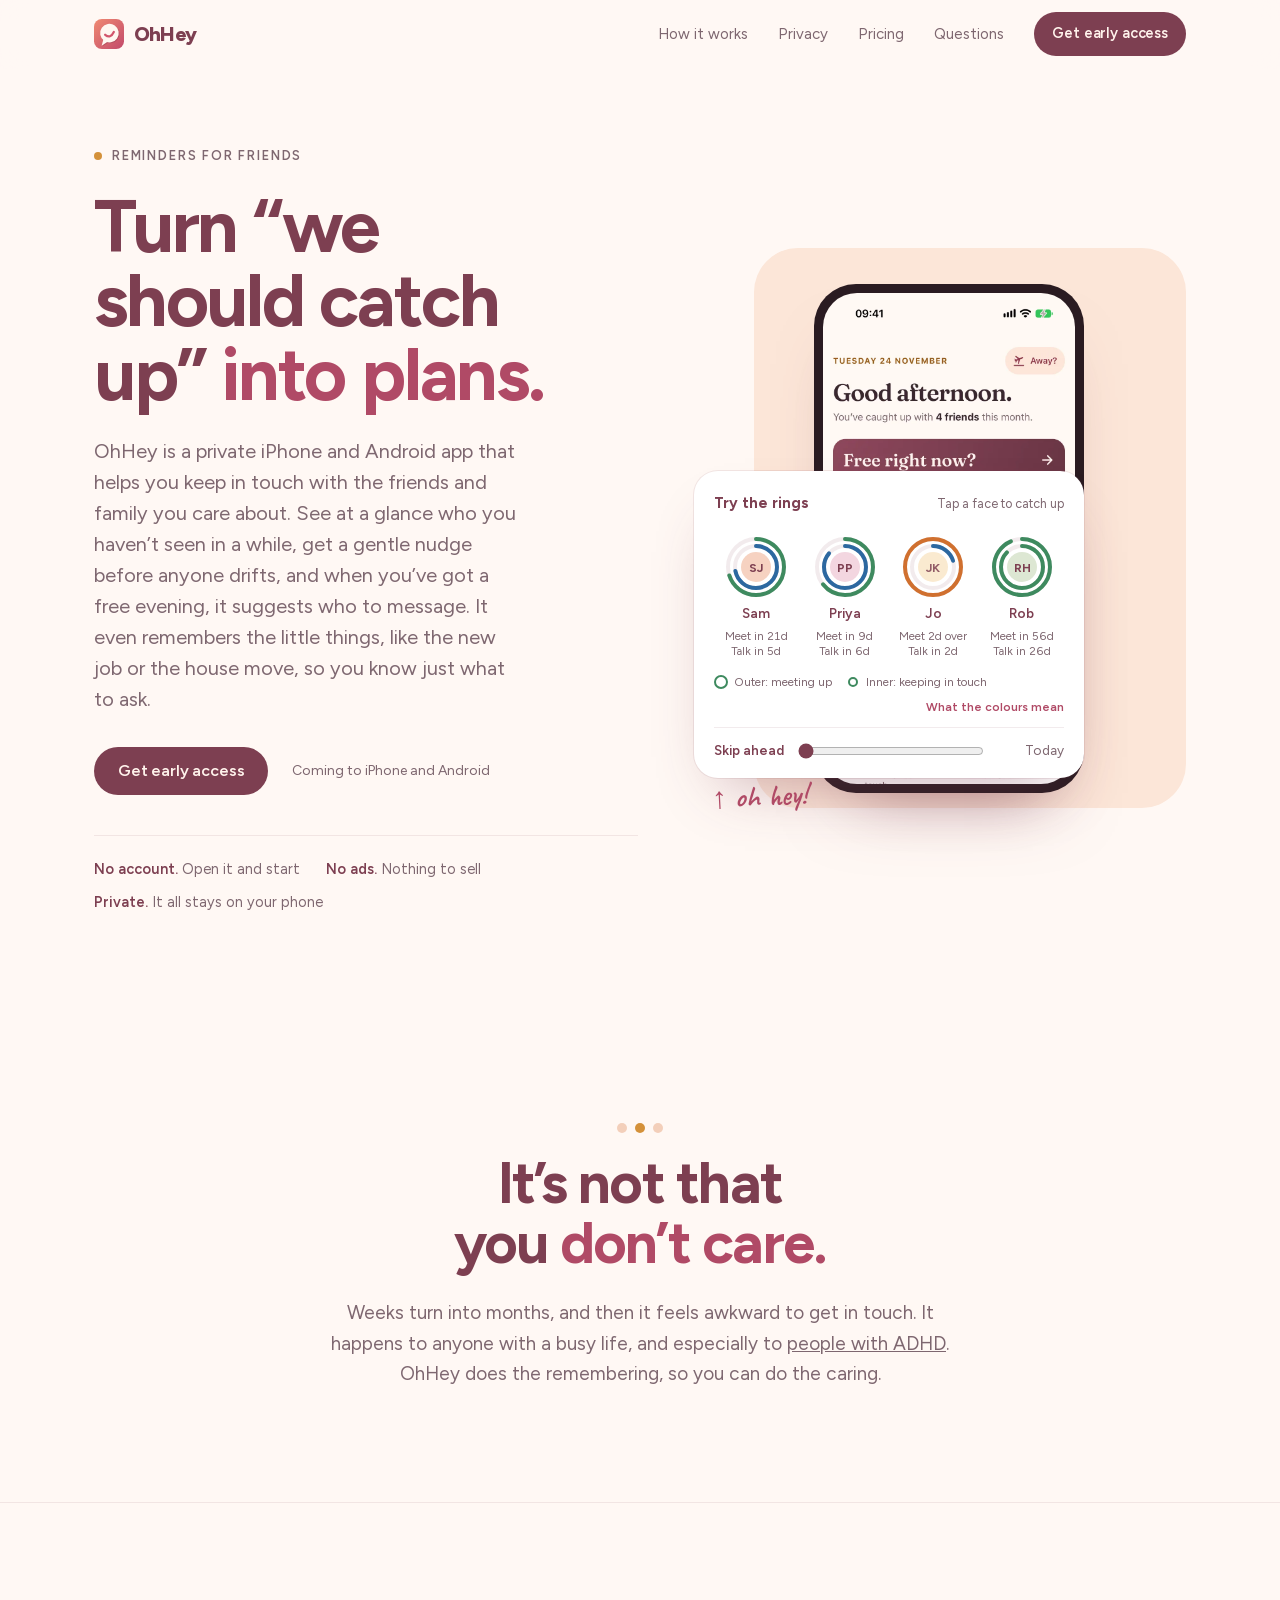
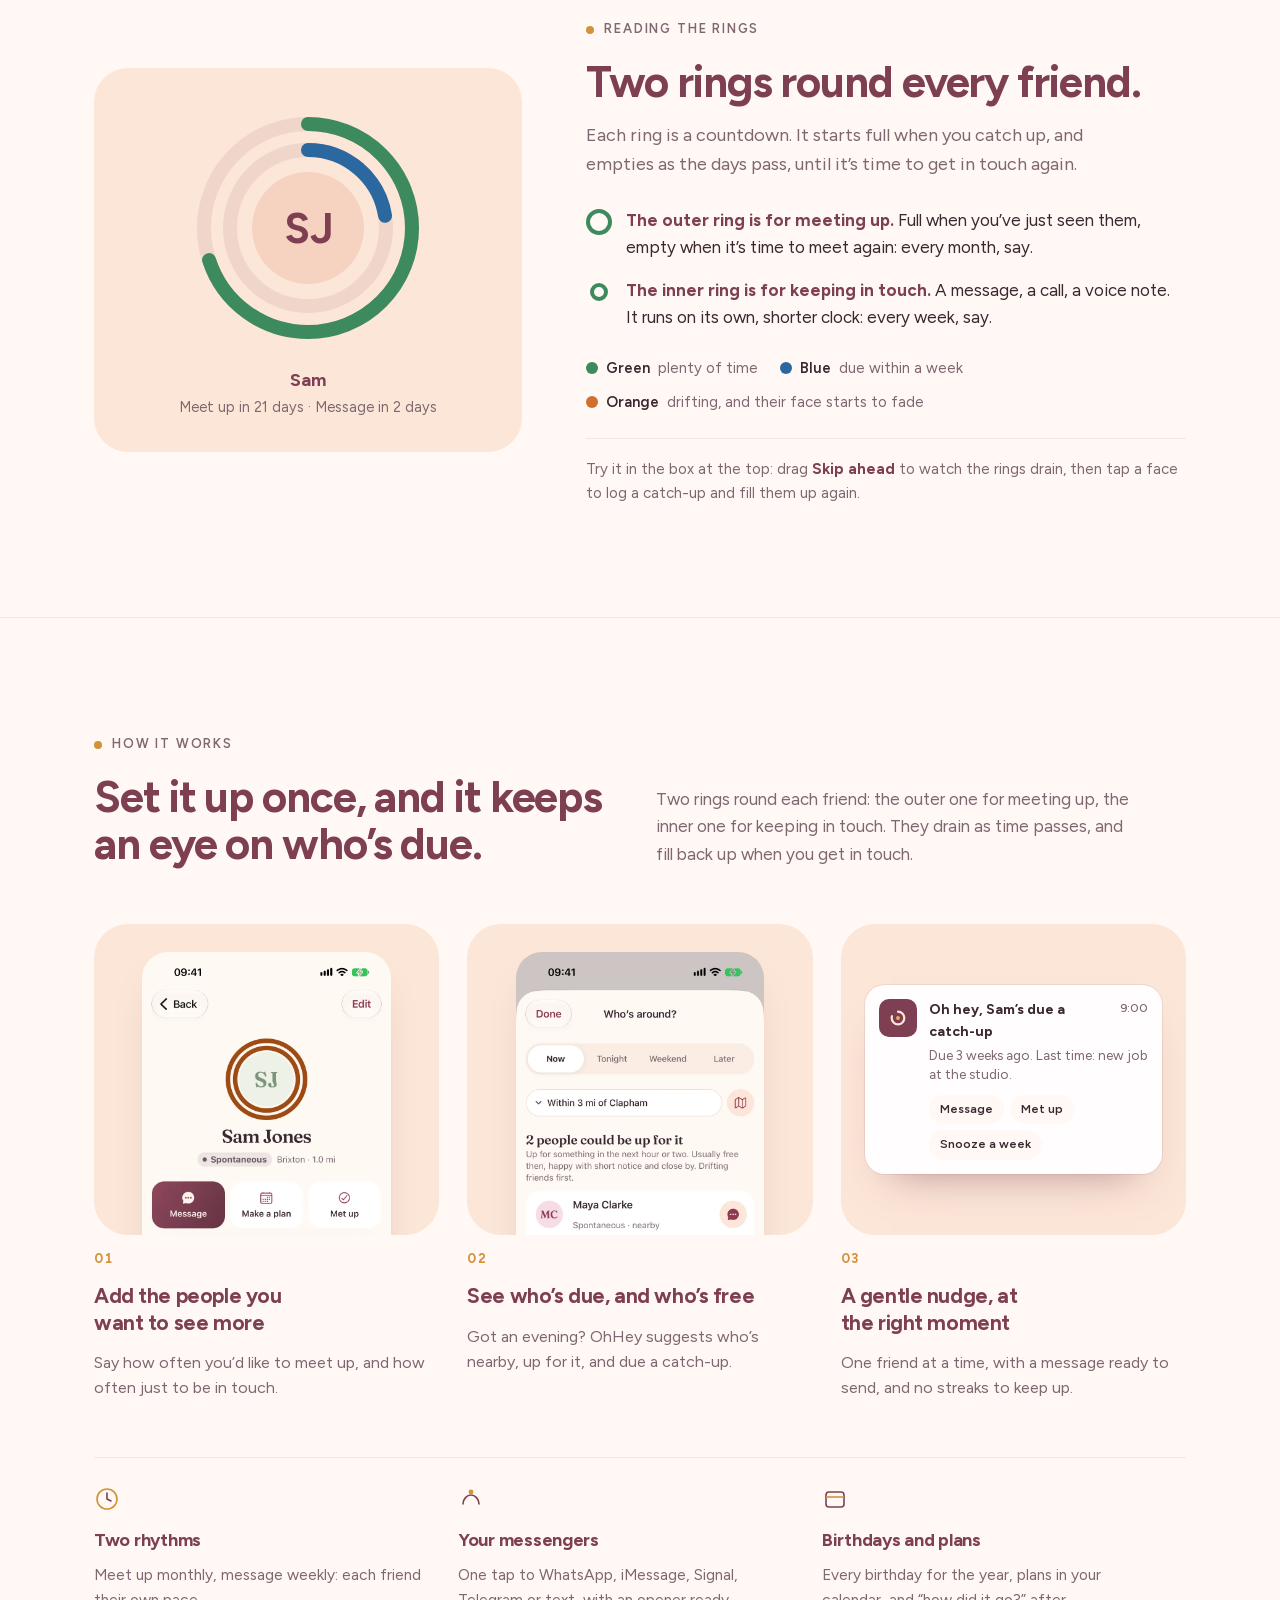
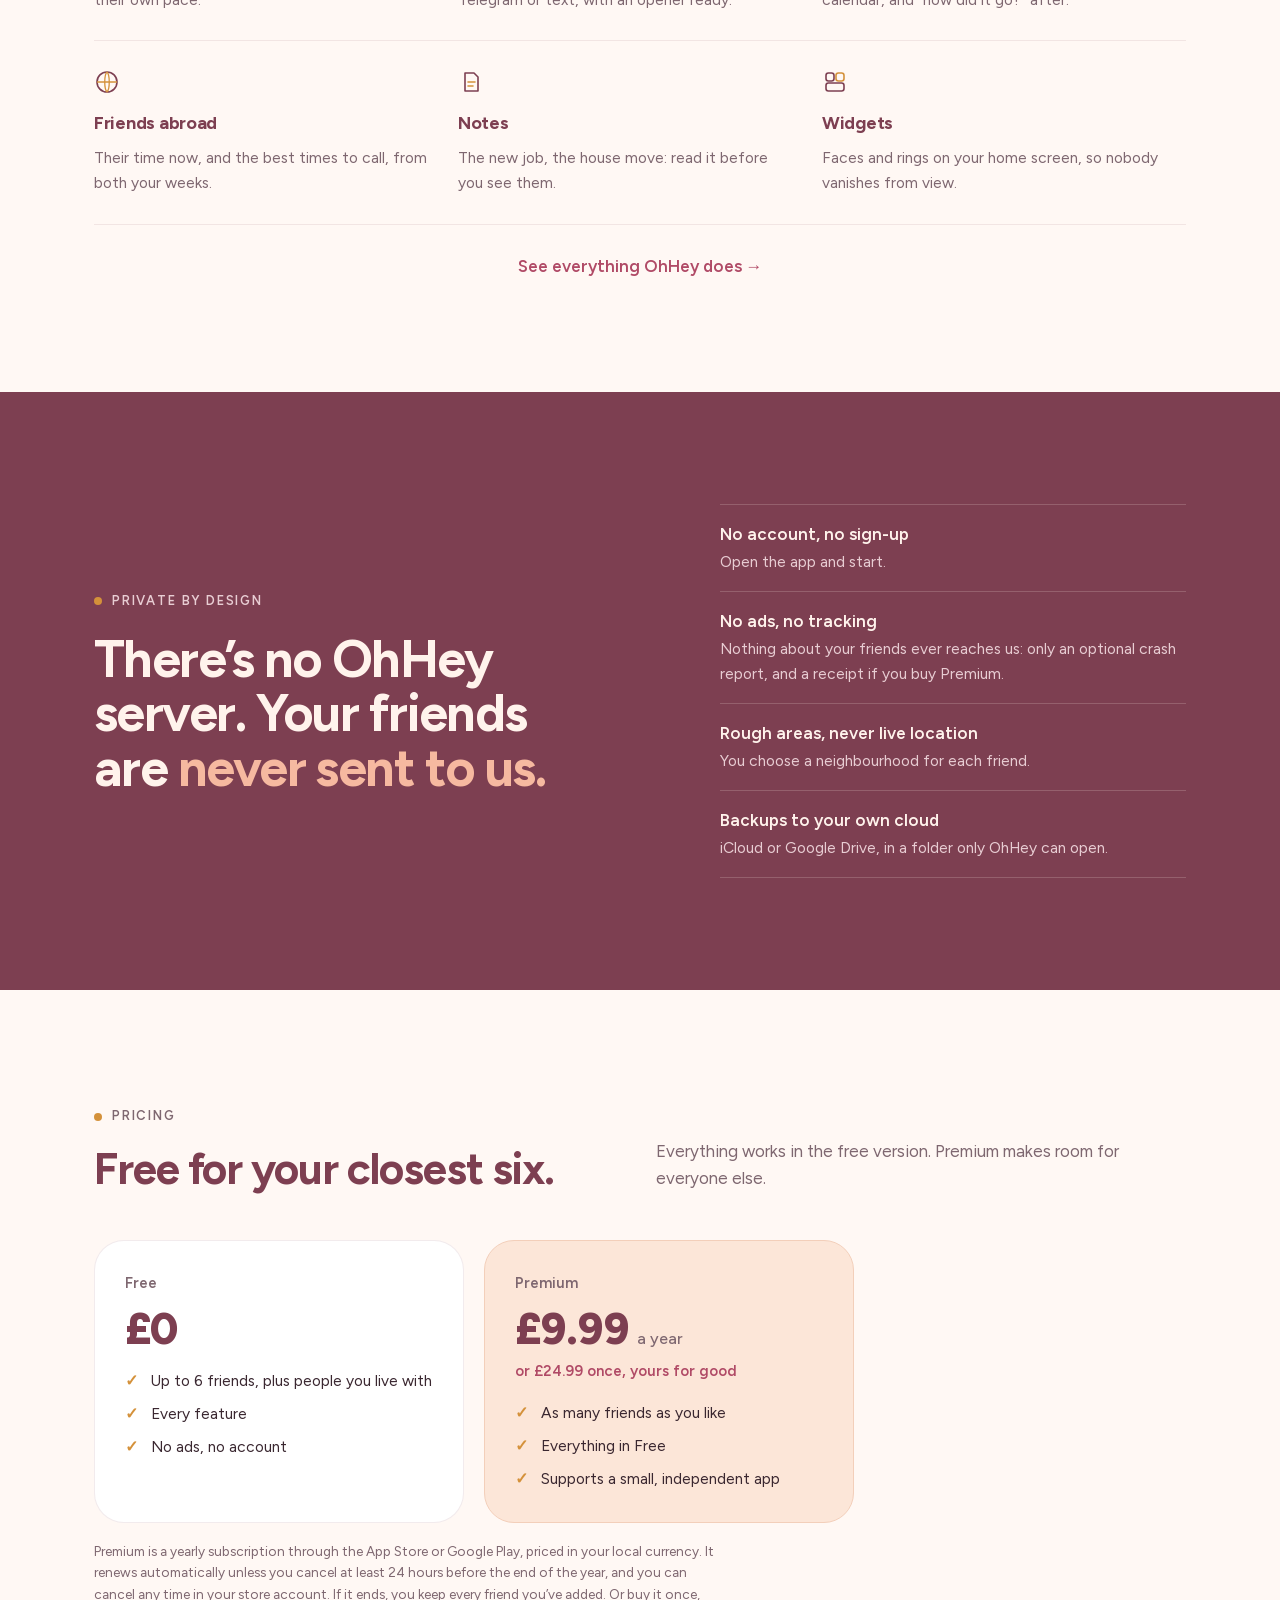
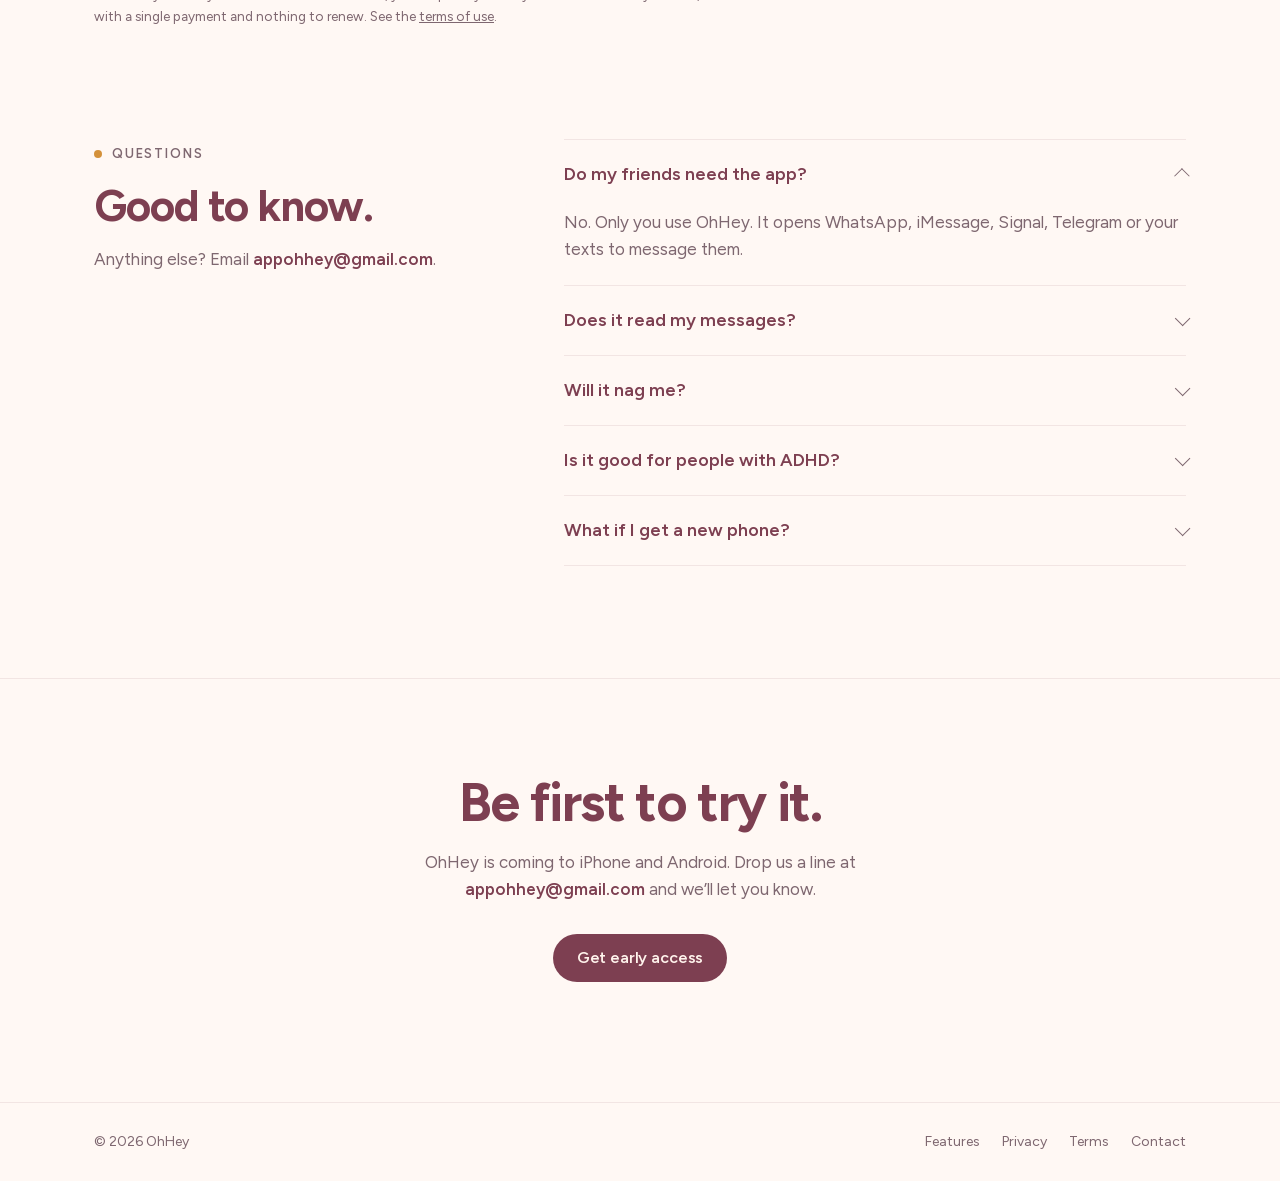
==== commit 4881bbdf: "Fresh pictures of the app as it is today, and a livelier features page: four highlights with picture" ====
--- a/index.html
+++ b/index.html
@@ -286,7 +286,7 @@
         <div class="device">
           <picture>
             <source srcset="images/app/home-dark.webp" media="(prefers-color-scheme: dark)" />
-            <img src="images/app/home-light.webp" alt="OhHey’s Home screen: who could make it this weekend, and your circle by who’s up to date and who’s drifting." width="390" height="844" fetchpriority="high" />
+            <img src="images/app/home-light.webp" alt="OhHey’s Home screen: who’s free right now, and the friends drifting a bit." width="402" height="874" fetchpriority="high" />
           </picture>
         </div>
         <div class="demo" aria-label="Try it: the rings round each friend">
@@ -354,7 +354,7 @@
             <div class="frame">
               <picture>
                 <source srcset="images/app/profile-dark.webp" media="(prefers-color-scheme: dark)" />
-                <img src="images/app/profile-light.webp" alt="A friend’s profile in OhHey, with two rings round their initials and buttons to message, plan or log a catch-up." width="390" height="844" loading="lazy" />
+                <img src="images/app/profile-light.webp" alt="A friend’s profile in OhHey, with two rings round their initials and buttons to message, plan or log a catch-up." width="402" height="874" loading="lazy" />
               </picture>
             </div>
             <span class="num">01</span>
@@ -365,7 +365,7 @@
             <div class="frame">
               <picture>
                 <source srcset="images/app/free-dark.webp" media="(prefers-color-scheme: dark)" />
-                <img src="images/app/free-light.webp" alt="Who’s around: friends nearby who are up for it at short notice and due a catch-up." width="390" height="844" loading="lazy" />
+                <img src="images/app/free-light.webp" alt="Who’s around: friends nearby who are up for it at short notice and due a catch-up." width="402" height="874" loading="lazy" />
               </picture>
             </div>
             <span class="num">02</span>
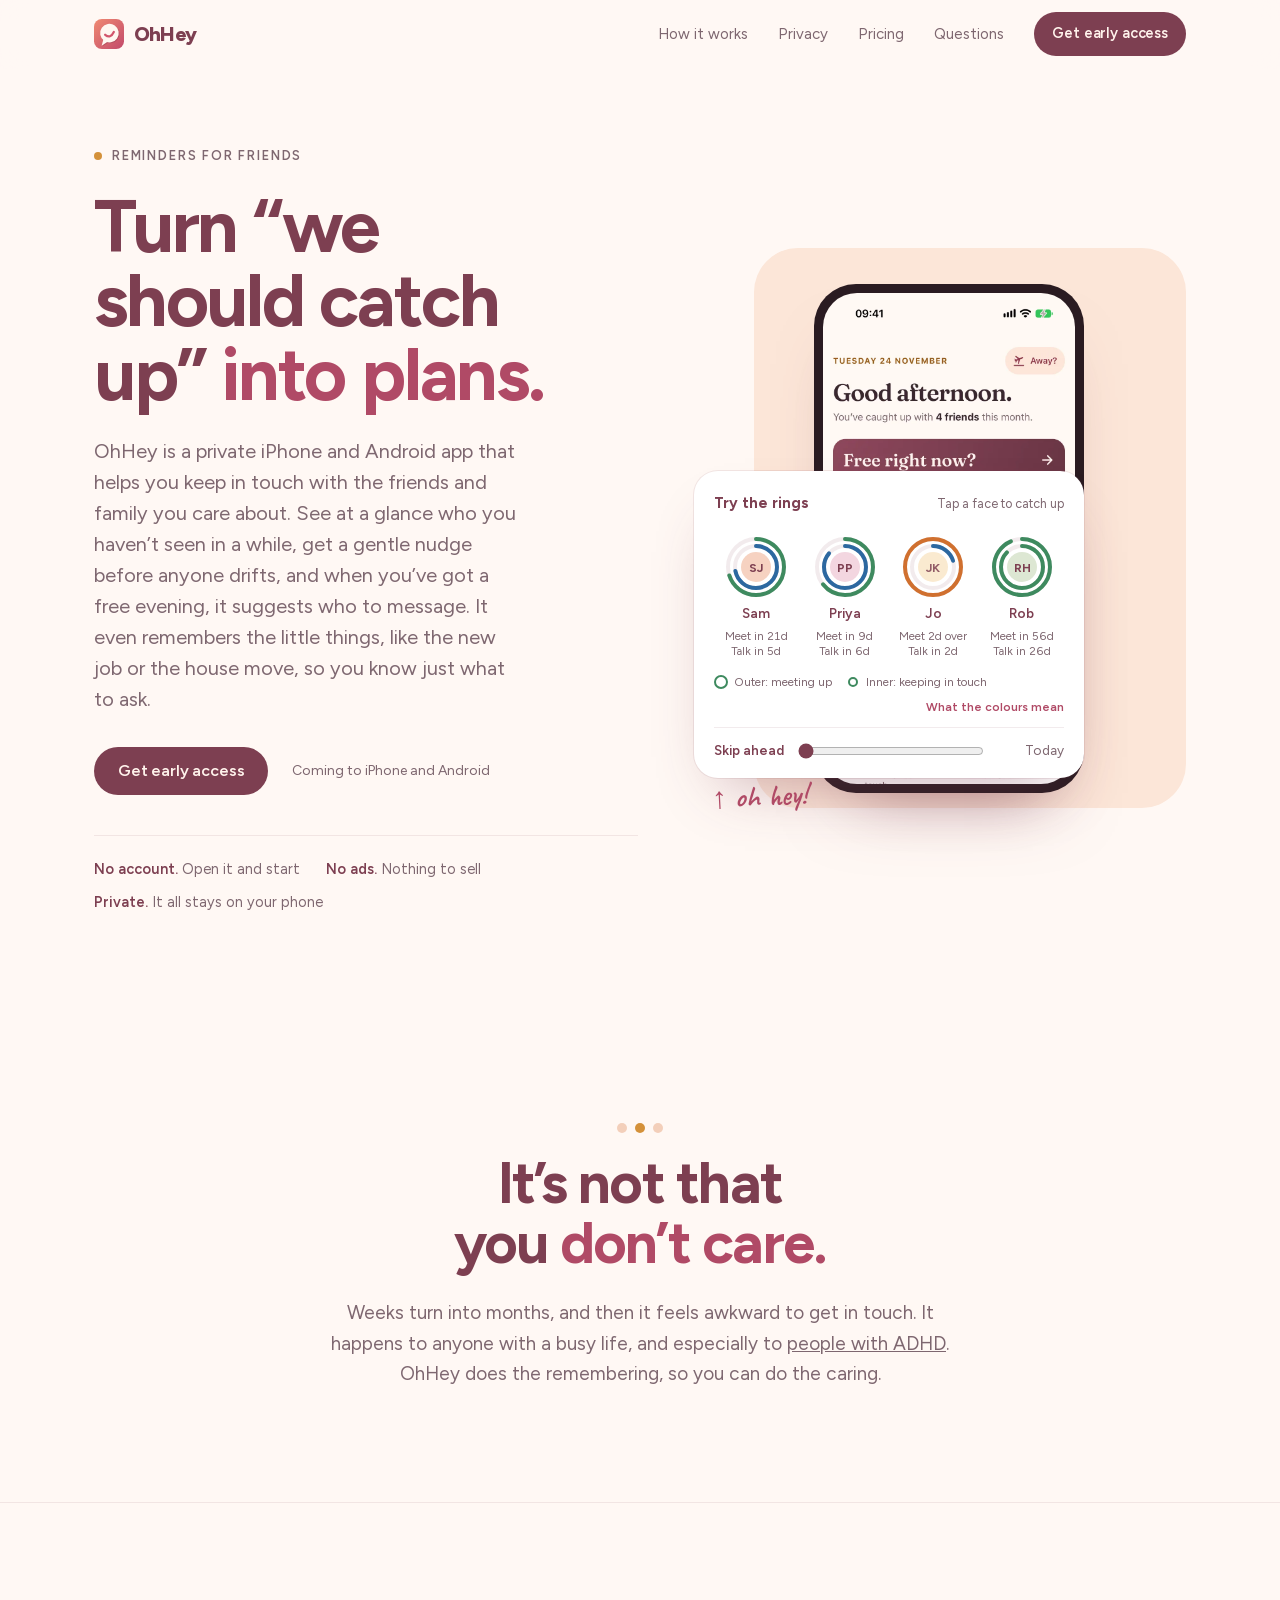
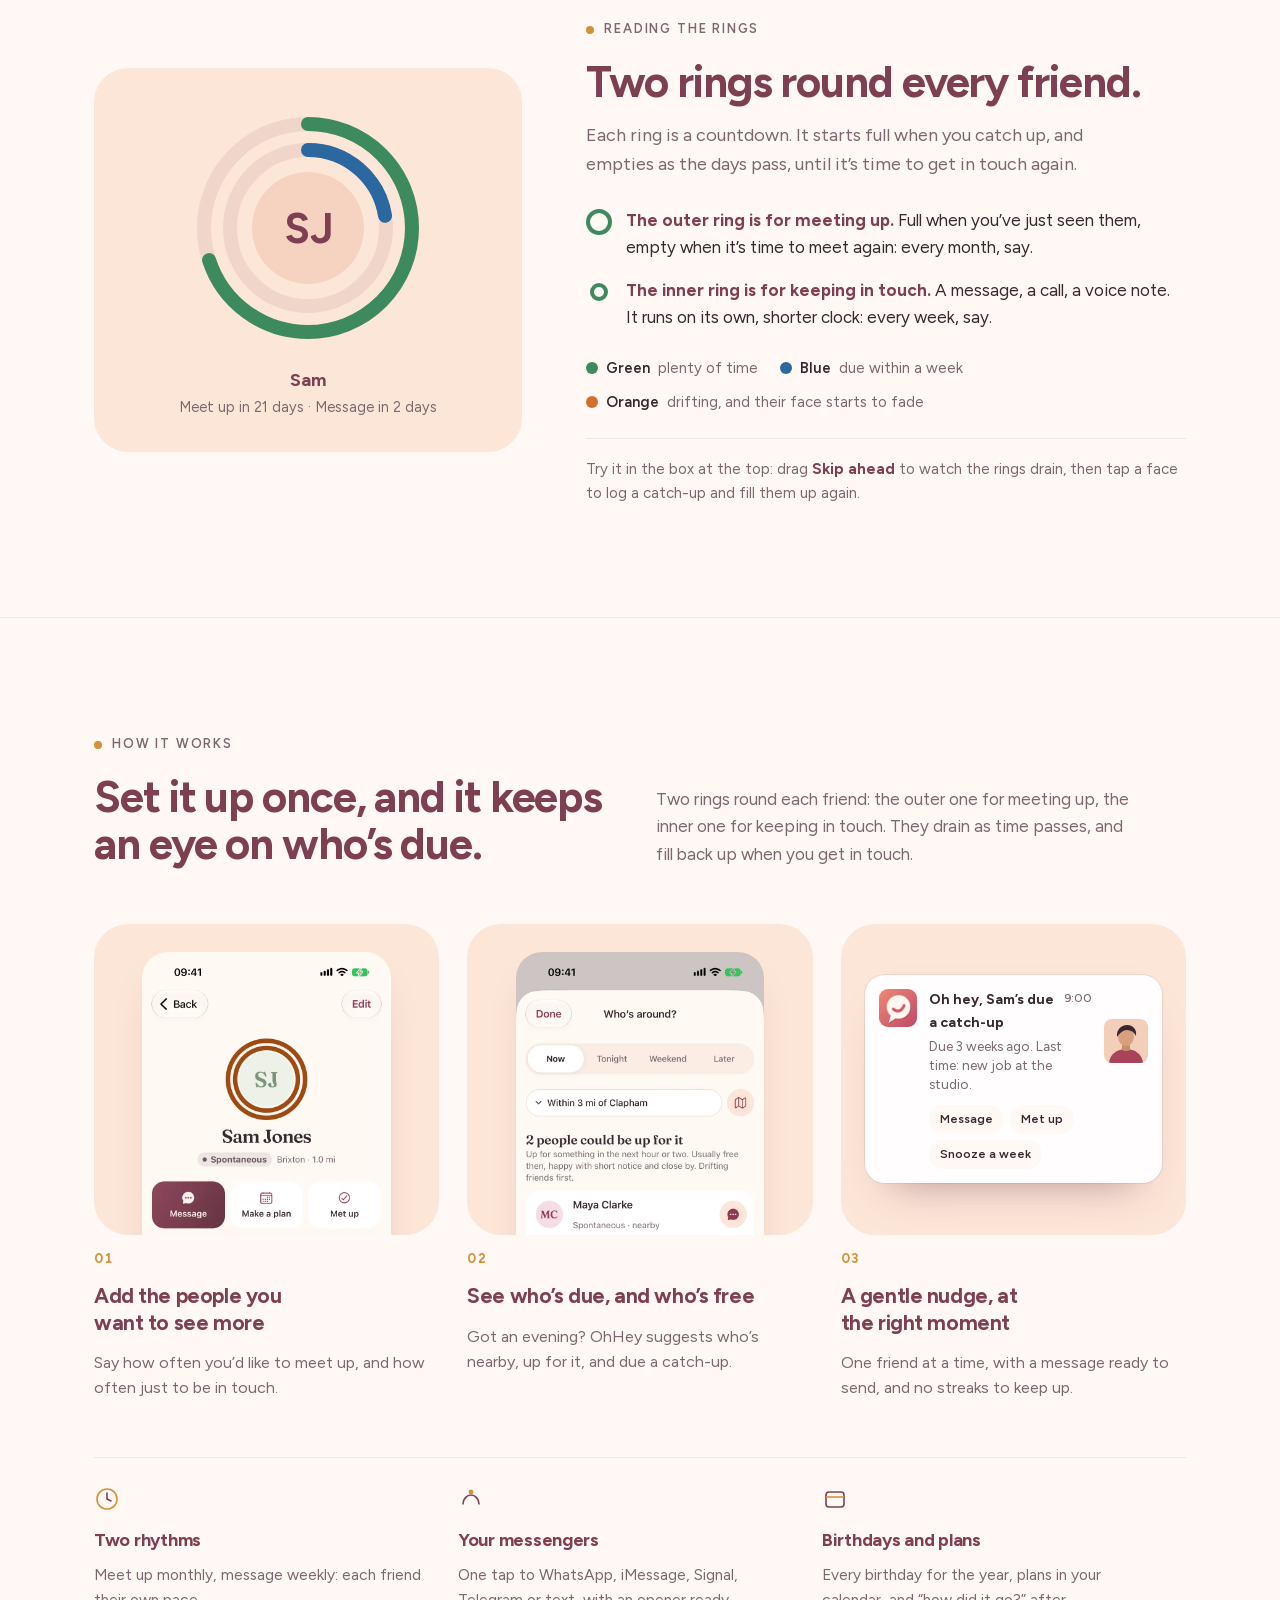
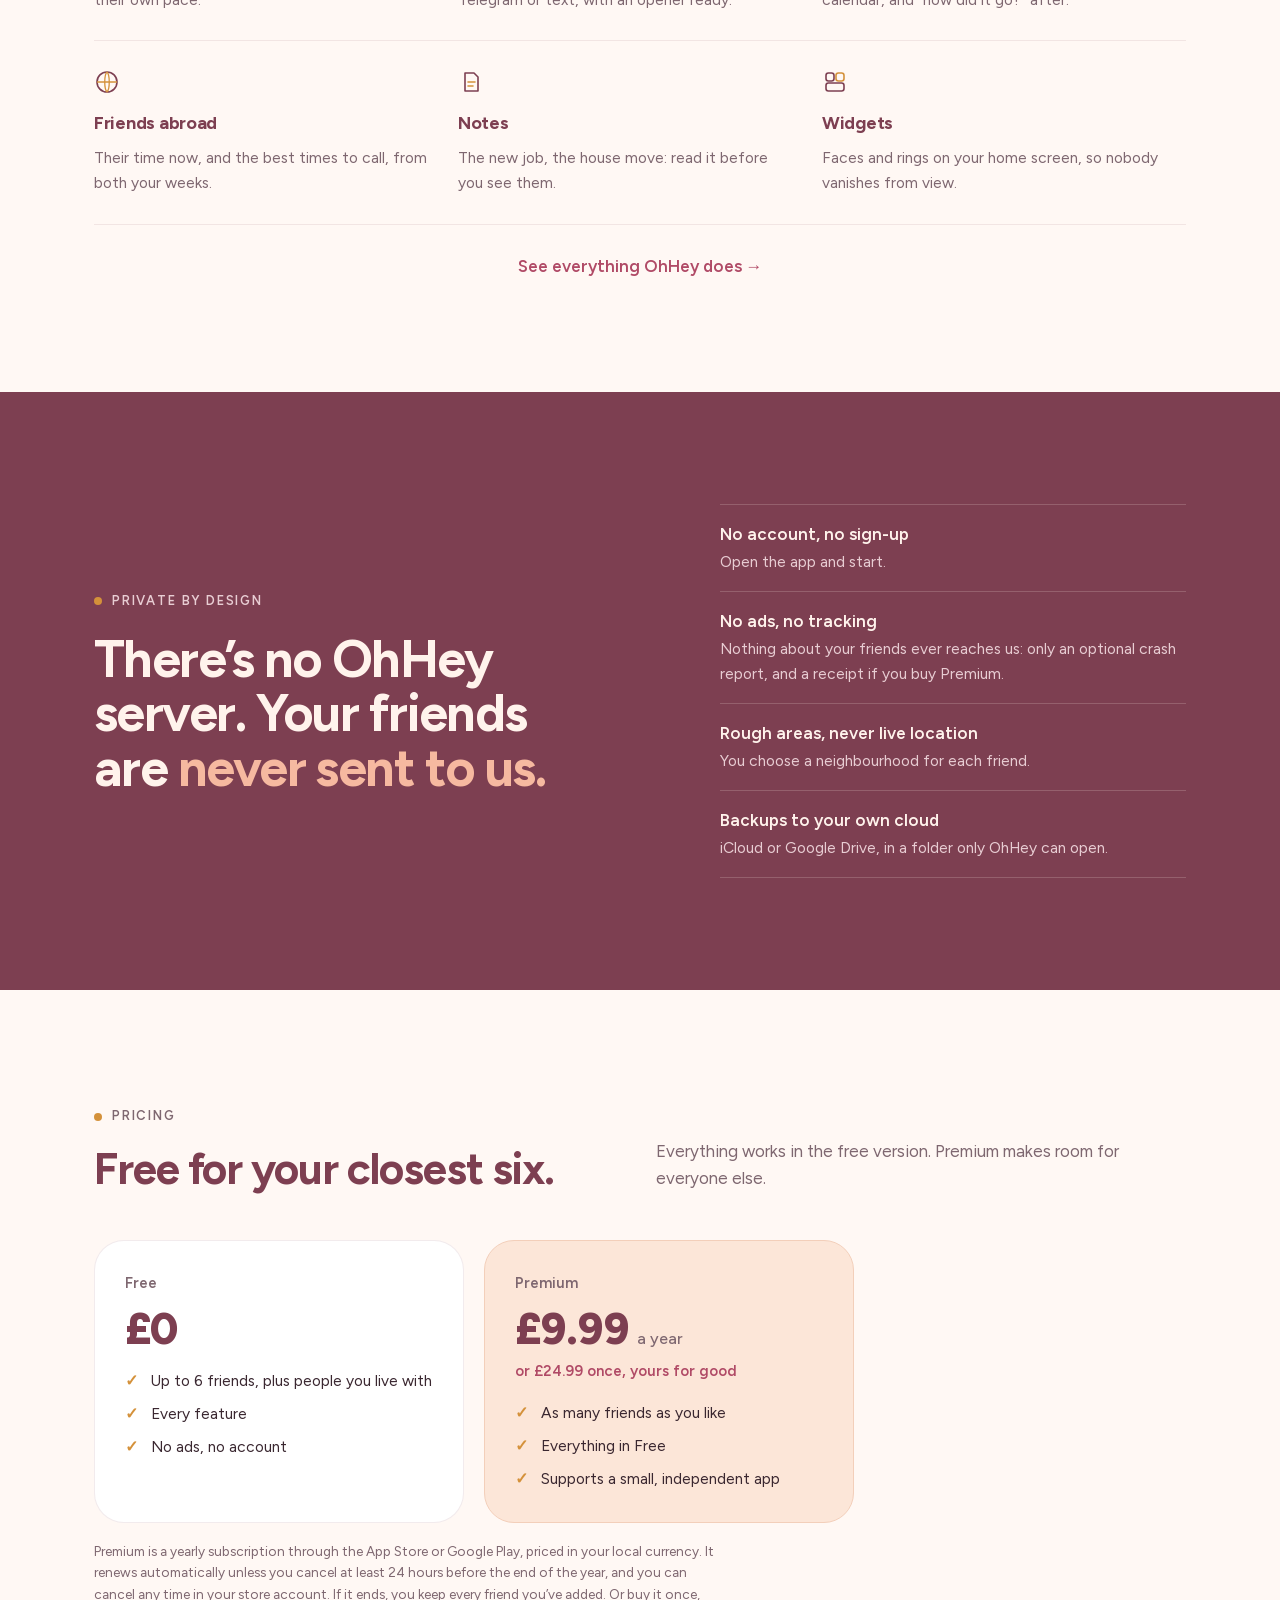
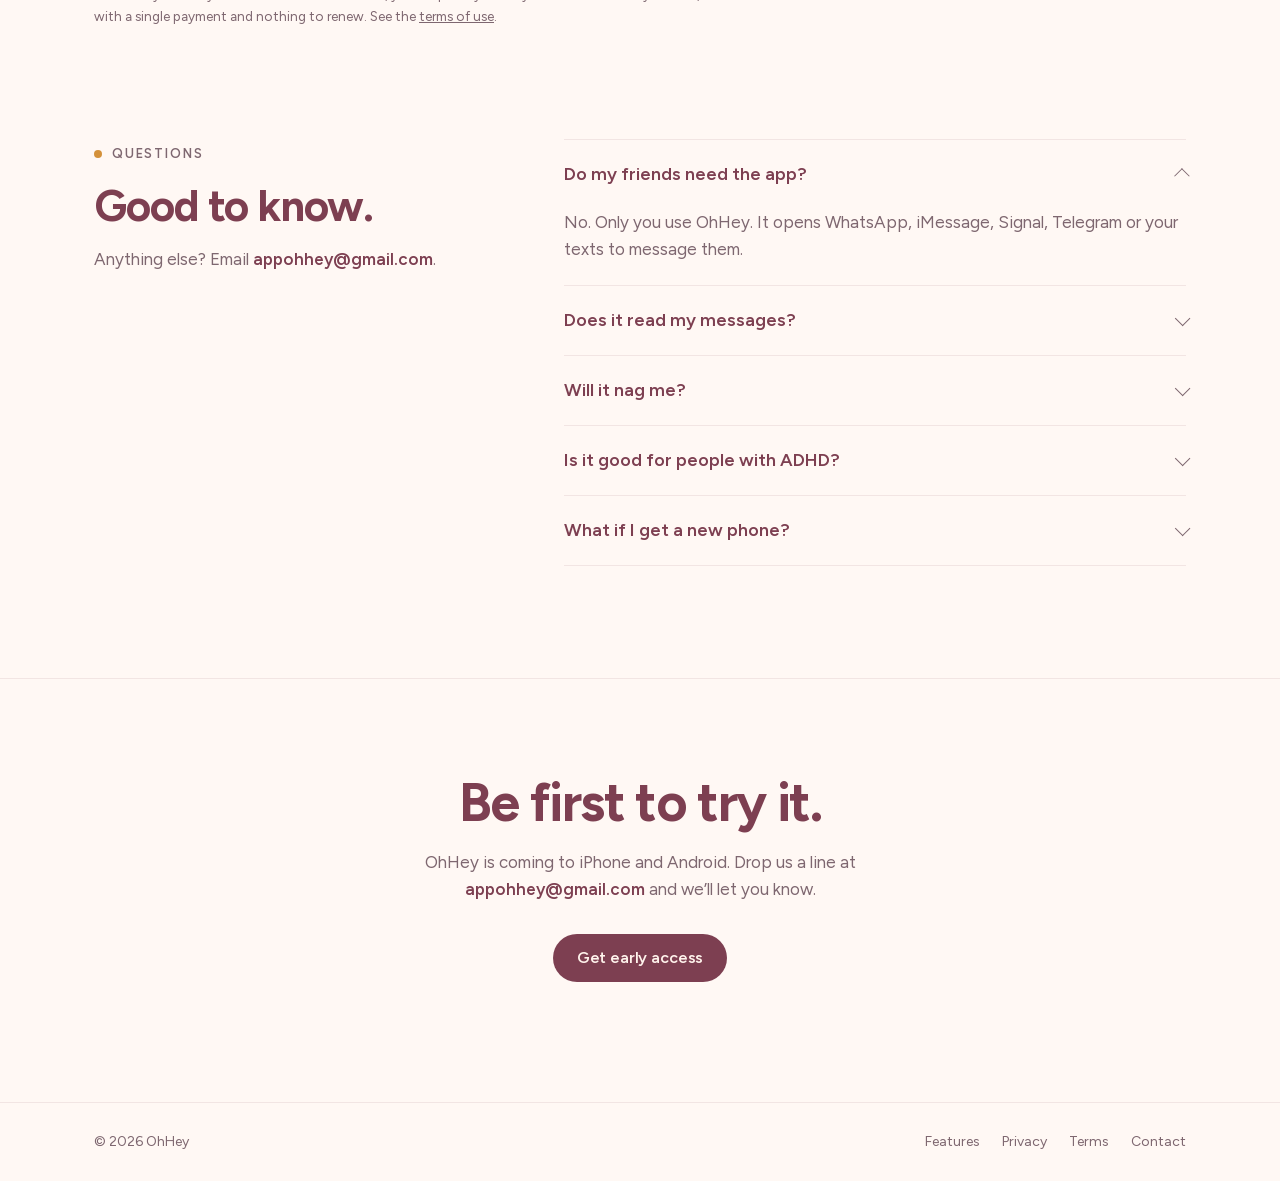
==== commit 0f8ac351: "The homepage's reminder looks like a real one today, with OhHey's current icon and the friend's pict" ====
--- a/index.html
+++ b/index.html
@@ -173,12 +173,13 @@
 .num { font-size: 13px; font-weight: 700; letter-spacing: .1em; color: var(--gold); font-variant-numeric: tabular-nums; }
 .step h3 { font-size: 21px; line-height: 1.25; letter-spacing: -0.02em; }
 .step p { color: var(--moss); font-size: 16px; }
-.ping { width: 100%; max-width: 330px; background: color-mix(in srgb, var(--paper) 94%, transparent); border-radius: 20px; padding: 14px; display: grid; grid-template-columns: 38px minmax(0, 1fr); gap: 3px 12px; box-shadow: 0 24px 40px -26px rgba(125, 63, 81, .55), 0 0 0 1px var(--line); }
-.ping .ic { grid-row: span 2; width: 38px; height: 38px; border-radius: 10px; background: #7D3F51; display: grid; place-items: center; }
+.ping { width: 100%; max-width: 340px; background: color-mix(in srgb, var(--paper) 94%, transparent); border-radius: 20px; padding: 14px; display: grid; grid-template-columns: 38px minmax(0, 1fr) 44px; gap: 3px 12px; box-shadow: 0 24px 40px -26px rgba(125, 63, 81, .55), 0 0 0 1px var(--line); }
+.ping .ic { grid-row: span 2; width: 38px; height: 38px; border-radius: 9px; }
+.ping .pic { grid-column: 3; grid-row: 1 / span 2; width: 44px; height: 44px; border-radius: 8px; align-self: center; }
 .ping b { font-size: 14px; color: var(--pine-ink); display: flex; justify-content: space-between; gap: 8px; }
 .ping b small { font-weight: 500; color: var(--moss); font-size: 12px; }
 .ping p { color: var(--moss); font-size: 13.5px; line-height: 1.4; }
-.ping .acts { grid-column: 2; display: flex; flex-wrap: wrap; gap: 6px; margin-top: 8px; }
+.ping .acts { grid-column: 2 / span 2; display: flex; flex-wrap: wrap; gap: 6px; margin-top: 8px; }
 .ping .acts span { font-size: 12px; font-weight: 600; background: var(--linen); color: var(--pine-ink); border-radius: 99px; padding: 5px 11px; white-space: nowrap; }
 
 .features { display: grid; grid-template-columns: repeat(3, minmax(0, 1fr)); margin-top: 56px; border-top: 1px solid var(--line); }
@@ -375,9 +376,10 @@
           <div class="step">
             <div class="frame center">
               <div class="ping" role="img" aria-label="A notification: Oh hey, Sam’s due a catch-up. Due 3 weeks ago. Last time: new job at the studio. Buttons: Message, Met up, Snooze a week.">
-                <div class="ic"><svg width="22" height="22" viewBox="0 0 30 30" aria-hidden="true"><circle cx="15" cy="15" r="8.6" fill="none" stroke="#FCE6D8" stroke-width="3" stroke-linecap="round" stroke-dasharray="42 99" transform="rotate(-90 15 15)"/><circle cx="15" cy="15" r="2.6" fill="#E8AE5E"/></svg></div>
+                <img class="ic" src="images/app/icon-180.png" alt="" width="38" height="38" />
                 <b>Oh hey, Sam’s due a catch-up <small>9:00</small></b>
                 <p>Due 3 weeks ago. Last time: new job at the studio.</p>
+                <svg class="pic" viewBox="0 0 44 44" aria-hidden="true"><rect width="44" height="44" fill="#F3CFBA"/><path d="M5 44c1-9 8-14 17-14s16 5 17 14z" fill="#A8435A"/><rect x="18" y="24" width="8" height="8" rx="3" fill="#C98E6B"/><ellipse cx="22" cy="18" rx="8" ry="9" fill="#D9A07E"/><path d="M13 18c-1-8 5-12 10-12 6 0 10 4 9 11-2-4-5-6-9-6-4 0-7 3-10 7z" fill="#3A2730"/></svg>
                 <div class="acts"><span>Message</span><span>Met up</span><span>Snooze a week</span></div>
               </div>
             </div>
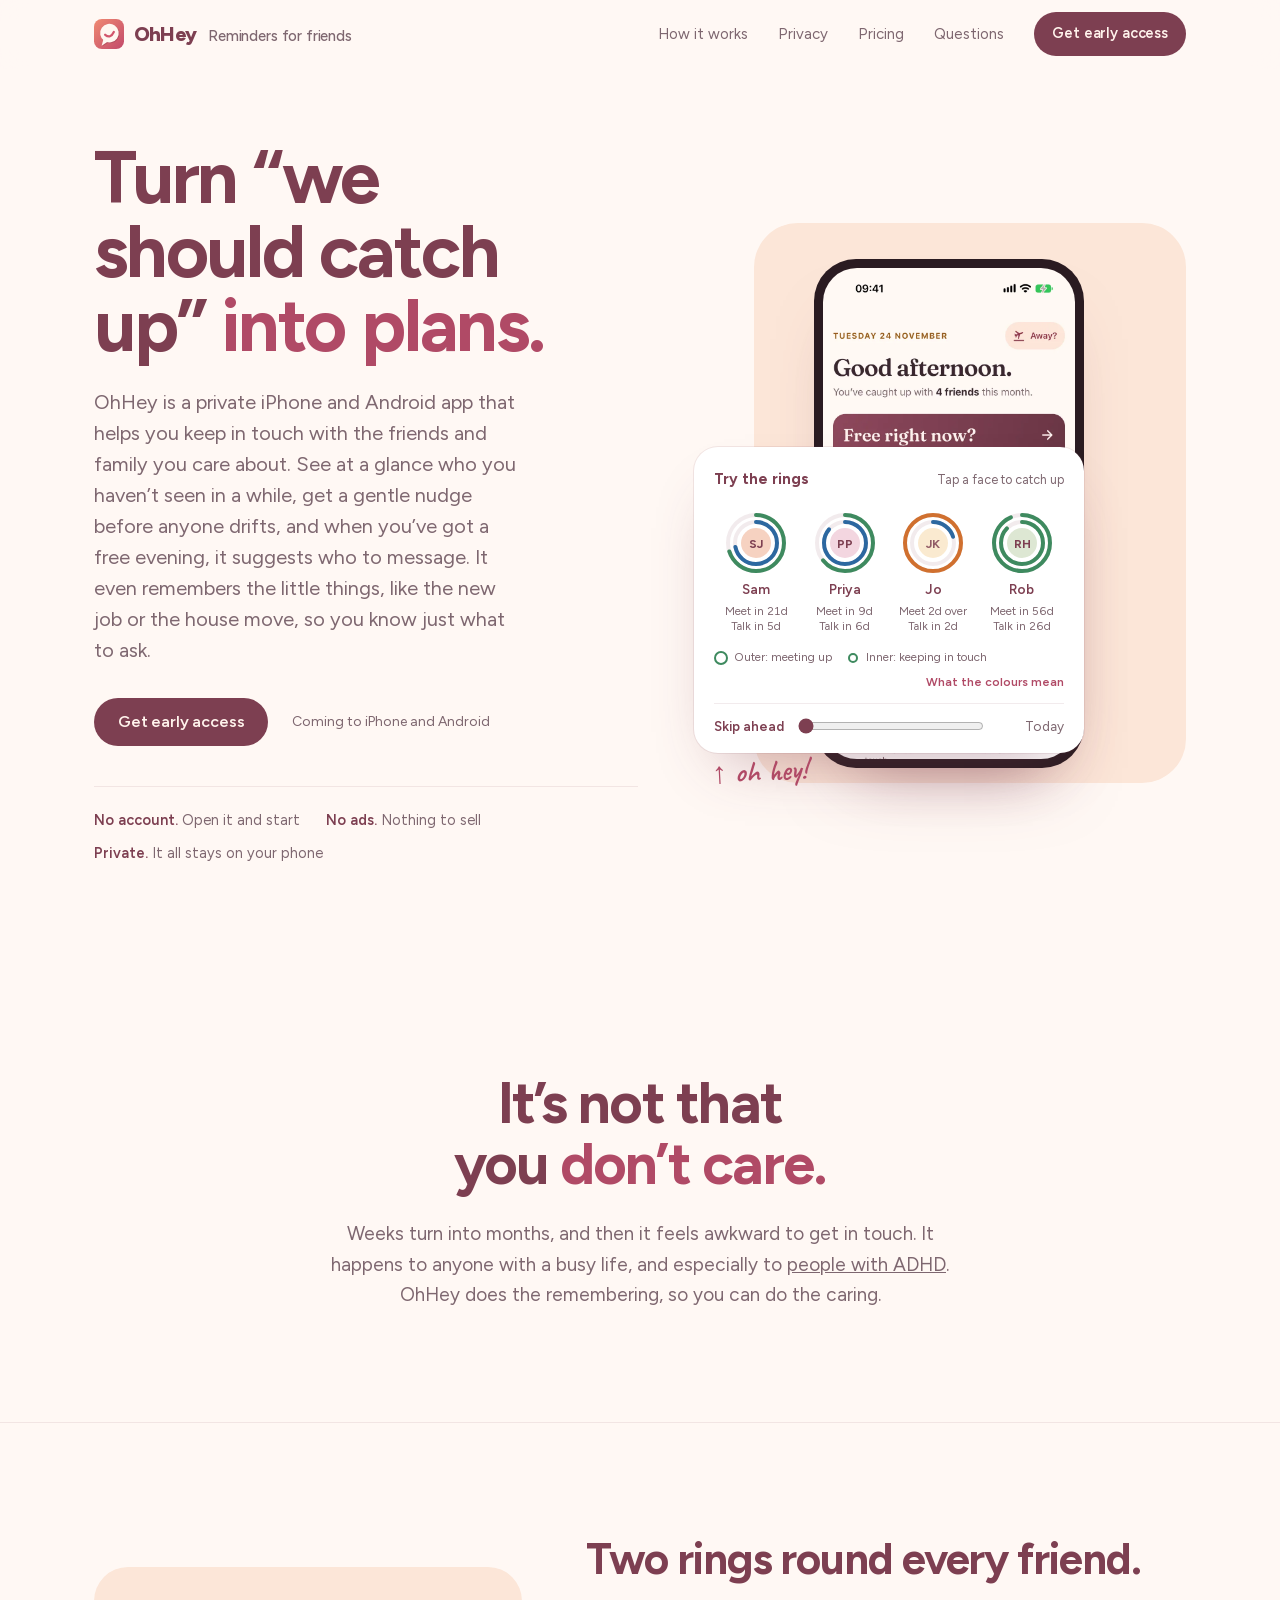
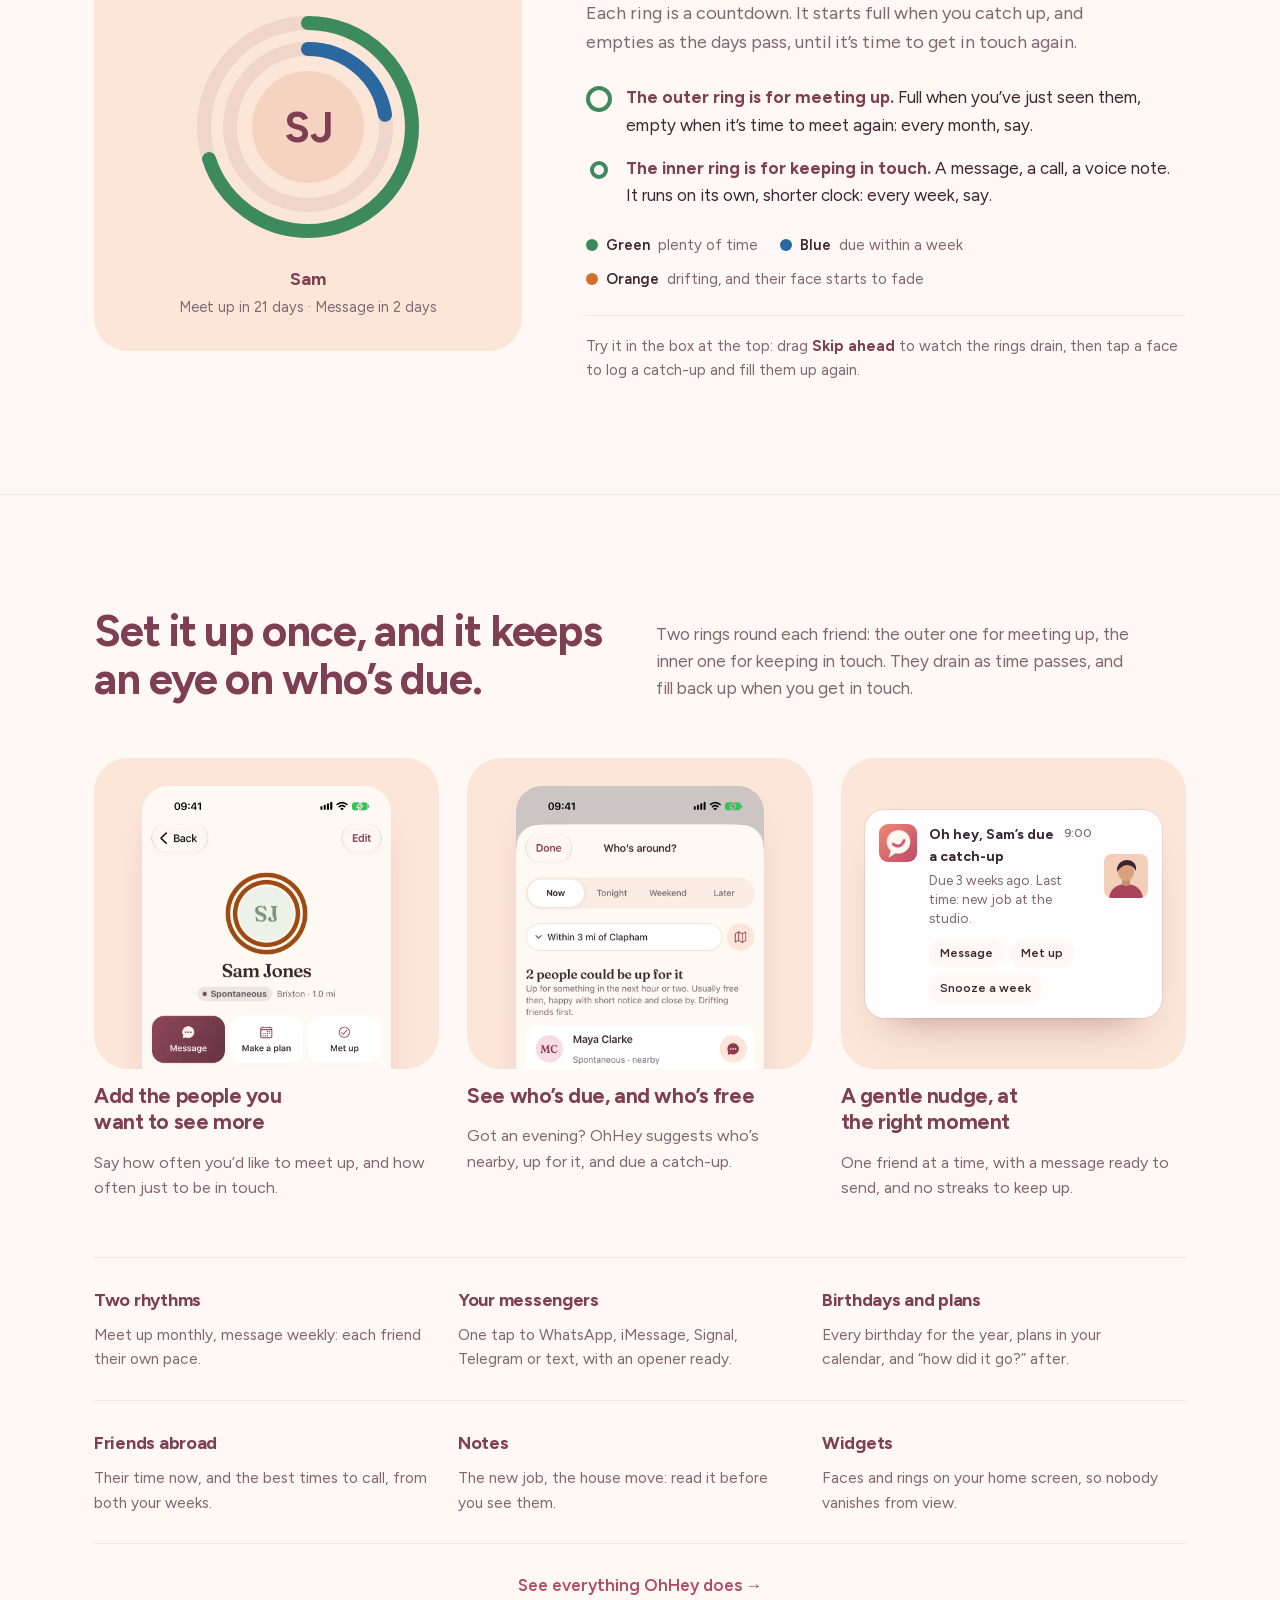
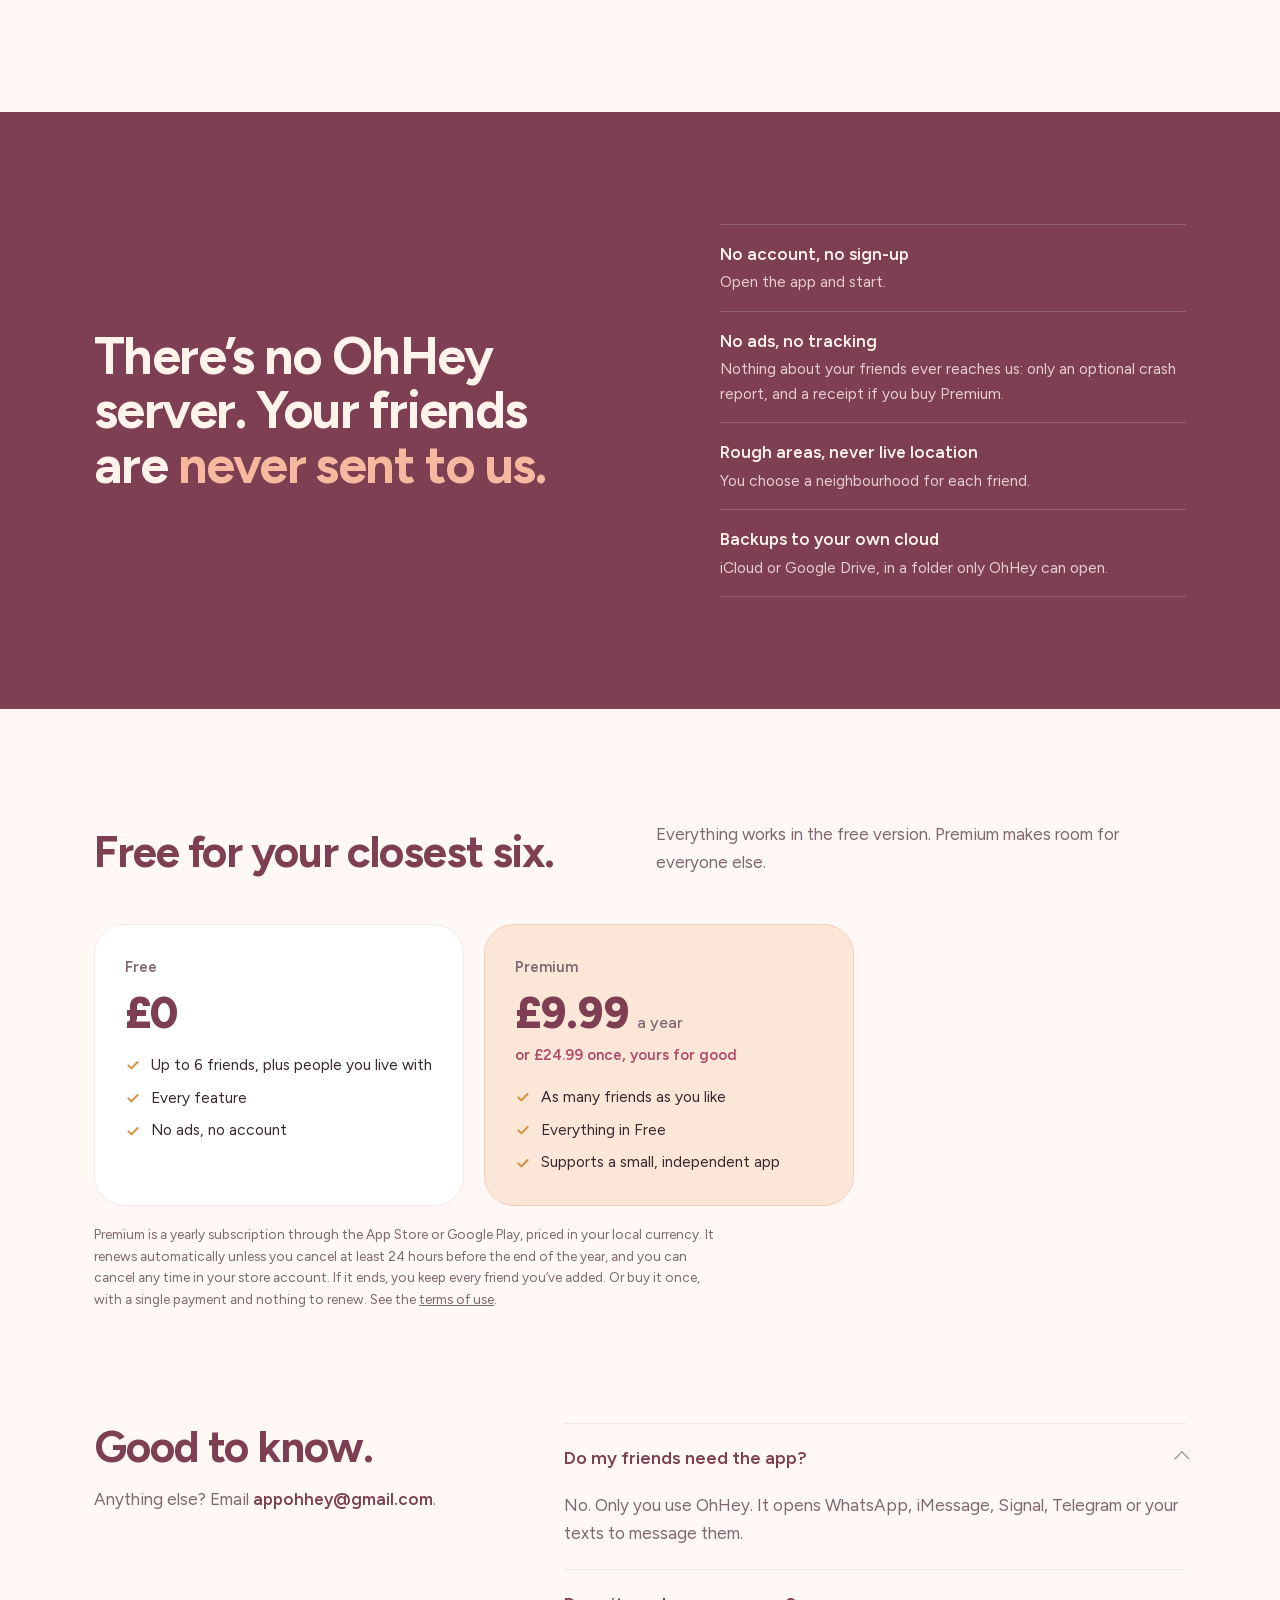
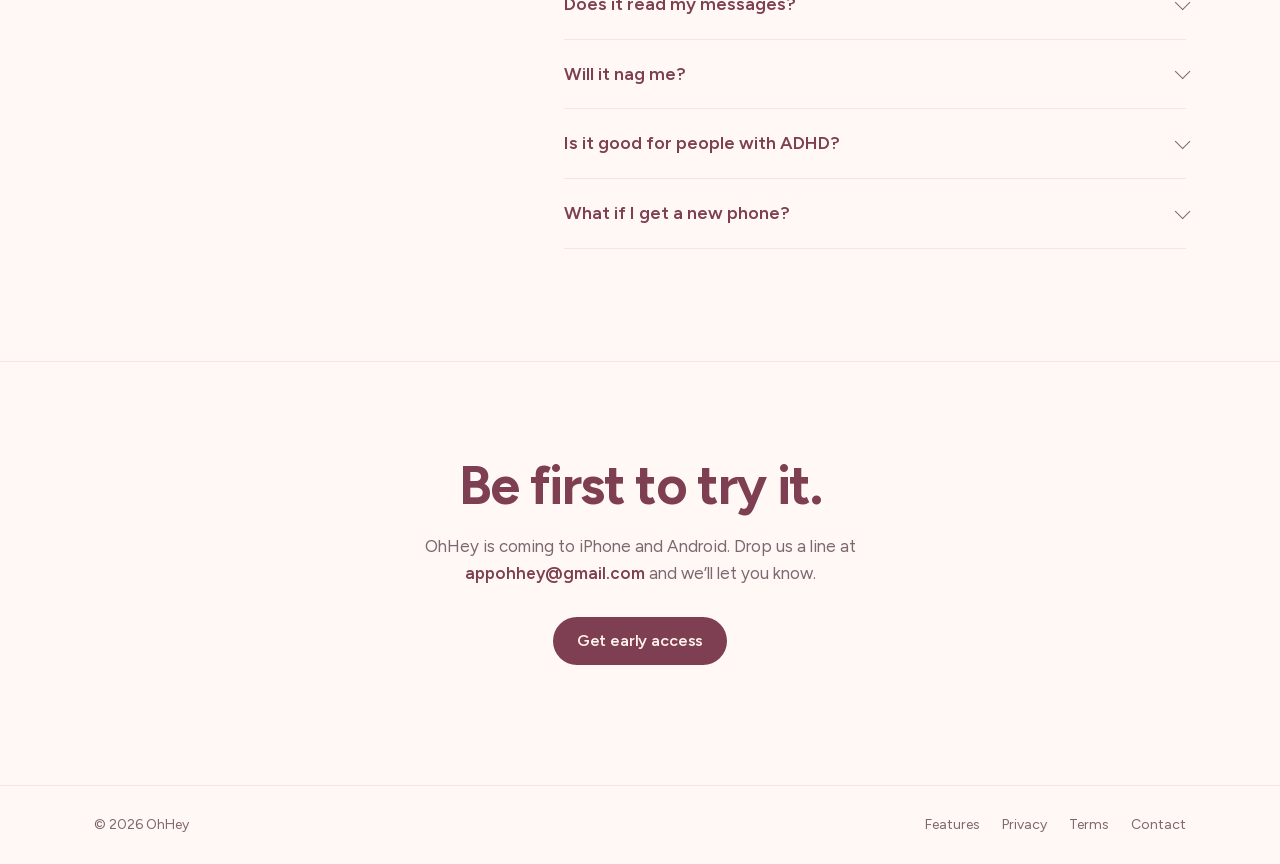
==== commit e0d36acb: "The name at the top of every page reads "OhHey  Reminders for friends", as in the App Store; plainer" ====
--- a/index.html
+++ b/index.html
@@ -59,13 +59,15 @@
 h1, h2, h3 { margin: 0; color: var(--pine); text-wrap: balance; font-weight: 700; letter-spacing: -0.025em; }
 p { margin: 0; }
 :focus-visible { outline: 2px solid var(--gold); outline-offset: 3px; border-radius: 6px; }
-.label { font-size: 13px; font-weight: 600; letter-spacing: .14em; text-transform: uppercase; color: var(--moss); display: inline-flex; align-items: center; gap: 10px; }
-.label::before { content: ""; width: 8px; height: 8px; border-radius: 99px; background: var(--gold); }
 
 /* Nav */
 header.top { position: sticky; top: 0; z-index: 5; background: color-mix(in srgb, var(--linen) 88%, transparent); backdrop-filter: saturate(1.4) blur(12px); -webkit-backdrop-filter: saturate(1.4) blur(12px); border-bottom: 1px solid transparent; }
 .nav { display: flex; align-items: center; gap: 12px; min-height: 68px; }
 .brand { display: flex; align-items: center; gap: 10px; font-weight: 800; font-size: 20px; letter-spacing: -0.04em; color: var(--pine); text-decoration: none; }
+.brand .name { display: flex; align-items: baseline; gap: 0 12px; flex-wrap: wrap; }
+.brand .tagline { white-space: nowrap; font-size: 15px; font-weight: 500; letter-spacing: -0.01em; color: var(--moss); }
+@media (max-width: 600px) { .brand .name { flex-direction: column; gap: 0; line-height: 1.1; } .brand .tagline { font-size: 12.5px; } }
+@media (max-width: 350px) { .brand { gap: 8px; } .brand .tagline { font-size: 11.5px; } .nav .btn.small { padding: 0 12px; font-size: 13px; white-space: nowrap; } }
 .nav ul { list-style: none; display: flex; gap: 30px; margin: 0 0 0 auto; padding: 0; font-size: 15px; color: var(--moss); }
 .nav ul a { text-decoration: none; }
 .nav ul a:hover { color: var(--pine); }
@@ -80,7 +82,7 @@
 /* Hero */
 .hero { display: grid; grid-template-columns: minmax(0, 1.05fr) minmax(0, .95fr); gap: 56px; align-items: center; padding-block: 72px 96px; }
 @media (max-width: 920px) { .hero { grid-template-columns: minmax(0, 1fr); gap: 48px; padding-block: 40px 72px; } }
-.hero h1 { font-size: clamp(42px, 6.2vw, 74px); line-height: 1; letter-spacing: -0.03em; margin-top: 22px; font-weight: 700; }
+.hero h1 { font-size: clamp(42px, 6.2vw, 74px); line-height: 1; letter-spacing: -0.03em; font-weight: 700; }
 .hero h1 .soft { color: var(--rose); }
 .hero .lead { margin-top: 24px; font-size: 20px; line-height: 1.55; color: var(--moss); max-width: 33ch; }
 .hero .cta { display: flex; flex-wrap: wrap; align-items: center; gap: 16px 24px; margin-top: 32px; }
@@ -133,7 +135,7 @@
 .ring-art figcaption { text-align: center; display: flex; flex-direction: column; gap: 2px; }
 .ring-art figcaption b { color: var(--pine); font-size: 18px; }
 .ring-art figcaption span { color: var(--moss); font-size: 14.5px; }
-.rings-copy h2 { font-size: clamp(30px, 4vw, 44px); line-height: 1.08; margin-top: 16px; }
+.rings-copy h2 { font-size: clamp(30px, 4vw, 44px); line-height: 1.08; }
 .rings-copy .lead { margin-top: 16px; color: var(--moss); font-size: 18px; max-width: 48ch; }
 .ring-list { list-style: none; padding: 0; margin: 28px 0 0; display: flex; flex-direction: column; gap: 16px; }
 .ring-list li { display: flex; gap: 14px; align-items: flex-start; }
@@ -154,14 +156,13 @@
 section { padding-block: 112px; }
 @media (max-width: 780px) { section { padding-block: 72px; } }
 .statement { text-align: center; }
-.statement h2 { font-size: clamp(34px, 5vw, 58px); line-height: 1.05; letter-spacing: -0.03em; margin: 20px auto 0; max-width: 16ch; font-weight: 700; }
+.statement h2 { font-size: clamp(34px, 5vw, 58px); line-height: 1.05; letter-spacing: -0.03em; margin: 0 auto; max-width: 16ch; font-weight: 700; }
 .statement p { margin: 24px auto 0; max-width: 52ch; font-size: 19px; color: var(--moss); }
-.rule { width: 10px; height: 10px; border-radius: 99px; background: var(--gold); margin: 0 auto; box-shadow: -18px 0 0 var(--sage-deep), 18px 0 0 var(--sage-deep); }
 
 .how { border-top: 1px solid var(--line); }
 .sec-head { display: grid; grid-template-columns: minmax(0, 1fr) minmax(0, 1fr); gap: 32px; align-items: end; }
 @media (max-width: 780px) { .sec-head { grid-template-columns: minmax(0, 1fr); gap: 14px; } }
-.sec-head h2 { font-size: clamp(30px, 4vw, 44px); line-height: 1.08; margin-top: 16px; font-weight: 700; }
+.sec-head h2 { font-size: clamp(30px, 4vw, 44px); line-height: 1.08; font-weight: 700; }
 .sec-head p { color: var(--moss); font-size: 17px; max-width: 44ch; }
 .steps { display: grid; grid-template-columns: repeat(3, minmax(0, 1fr)); gap: 28px; margin-top: 56px; }
 @media (max-width: 920px) { .steps { grid-template-columns: minmax(0, 1fr); gap: 48px; } }
@@ -170,7 +171,6 @@
 .frame picture { display: block; width: 72%; max-width: 270px; }
 .frame img { width: 100%; height: auto; border-radius: 26px 26px 0 0; aspect-ratio: 390 / 560; object-fit: cover; object-position: top; box-shadow: 0 24px 40px -24px rgba(125, 63, 81, .5); }
 .frame.center { align-items: center; padding: 24px; }
-.num { font-size: 13px; font-weight: 700; letter-spacing: .1em; color: var(--gold); font-variant-numeric: tabular-nums; }
 .step h3 { font-size: 21px; line-height: 1.25; letter-spacing: -0.02em; }
 .step p { color: var(--moss); font-size: 16px; }
 .ping { width: 100%; max-width: 340px; background: color-mix(in srgb, var(--paper) 94%, transparent); border-radius: 20px; padding: 14px; display: grid; grid-template-columns: 38px minmax(0, 1fr) 44px; gap: 3px 12px; box-shadow: 0 24px 40px -26px rgba(125, 63, 81, .55), 0 0 0 1px var(--line); }
@@ -186,21 +186,20 @@
 @media (max-width: 920px) { .features { grid-template-columns: repeat(2, minmax(0, 1fr)); } }
 @media (max-width: 560px) { .features { grid-template-columns: minmax(0, 1fr); } }
 .feature { padding: 28px 28px 28px 0; border-bottom: 1px solid var(--line); display: flex; flex-direction: column; gap: 8px; }
-.feature svg { width: 26px; height: 26px; }
-.feature h3 { font-size: 18px; letter-spacing: -0.015em; margin-top: 6px; }
+.feature h3 { font-size: 18px; letter-spacing: -0.015em; }
 .feature p { font-size: 15.5px; color: var(--moss); }
 
 .privacy { background: var(--pine); color: var(--on-pine); }
 .privacy .wrap { display: grid; grid-template-columns: minmax(0, 1.1fr) minmax(0, .9fr); gap: 56px; align-items: center; }
 @media (max-width: 920px) { .privacy .wrap { grid-template-columns: minmax(0, 1fr); gap: 32px; } }
-.privacy .label { color: var(--on-pine-soft); }
-.privacy h2 { color: var(--on-pine); font-size: clamp(32px, 4.6vw, 52px); line-height: 1.05; letter-spacing: -0.03em; margin-top: 18px; font-weight: 700; }
+.privacy h2 { color: var(--on-pine); font-size: clamp(32px, 4.6vw, 52px); line-height: 1.05; letter-spacing: -0.03em; font-weight: 700; }
 .privacy dl { margin: 0; display: grid; gap: 0; }
 .privacy dl div { padding: 16px 0; border-top: 1px solid color-mix(in srgb, var(--on-pine) 18%, transparent); display: grid; grid-template-columns: minmax(0, 1fr); gap: 2px; }
 .privacy dl div:last-child { border-bottom: 1px solid color-mix(in srgb, var(--on-pine) 18%, transparent); }
+.privacy .hl { color: #F6B9A0; }
 .privacy dt { font-weight: 600; }
 .privacy dd { margin: 0; color: var(--on-pine-soft); font-size: 15.5px; }
-@media (prefers-color-scheme: dark) { .privacy dd { color: #6D4C59; } }
+@media (prefers-color-scheme: dark) { .privacy dd { color: #6D4C59; } .privacy .hl { color: #963A52; } }
 
 .pricing .plans { display: grid; grid-template-columns: repeat(2, minmax(0, 1fr)); gap: 20px; margin-top: 48px; max-width: 760px; }
 @media (max-width: 640px) { .pricing .plans { grid-template-columns: minmax(0, 1fr); } }
@@ -212,12 +211,12 @@
 .plan .price small { font-size: 16px; font-weight: 500; color: var(--moss); letter-spacing: 0; }
 .plan ul { margin: 6px 0 0; padding: 0; list-style: none; display: flex; flex-direction: column; gap: 8px; font-size: 15.5px; }
 .plan li { display: grid; grid-template-columns: 18px minmax(0, 1fr); gap: 8px; color: var(--pine-ink); }
-.plan li::before { content: "✓"; color: var(--gold); font-weight: 700; }
+.plan li::before { content: ""; width: 16px; height: 16px; margin-top: .3em; background: var(--gold); -webkit-mask: url("data:image/svg+xml,%3Csvg xmlns='http://www.w3.org/2000/svg' viewBox='0 0 24 24'%3E%3Cpath d='M5 12.5l4.5 4.5L19 7.5' fill='none' stroke='black' stroke-width='3' stroke-linecap='round' stroke-linejoin='round'/%3E%3C/svg%3E") center / contain no-repeat; mask: url("data:image/svg+xml,%3Csvg xmlns='http://www.w3.org/2000/svg' viewBox='0 0 24 24'%3E%3Cpath d='M5 12.5l4.5 4.5L19 7.5' fill='none' stroke='black' stroke-width='3' stroke-linecap='round' stroke-linejoin='round'/%3E%3C/svg%3E") center / contain no-repeat; }
 .fine { margin-top: 18px; font-size: 13.5px; color: var(--moss); max-width: 70ch; }
 
 .faq-grid { display: grid; grid-template-columns: minmax(0, .8fr) minmax(0, 1.2fr); gap: 56px; }
 @media (max-width: 860px) { .faq-grid { grid-template-columns: minmax(0, 1fr); gap: 24px; } }
-.faq-grid h2 { font-size: clamp(30px, 4vw, 44px); line-height: 1.08; margin-top: 16px; font-weight: 700; }
+.faq-grid h2 { font-size: clamp(30px, 4vw, 44px); line-height: 1.08; font-weight: 700; }
 .faq-grid > div > p { margin-top: 16px; color: var(--moss); }
 details { border-bottom: 1px solid var(--line); }
 details:first-of-type { border-top: 1px solid var(--line); }
@@ -262,7 +261,7 @@
     <div class="wrap nav">
       <a class="brand" href="#top">
         <svg width="30" height="30" viewBox="0 0 100 100" aria-hidden="true"><defs><linearGradient id="ohheyMark" x1="0" y1="0" x2="1" y2="1"><stop offset="0" stop-color="#F08A72"/><stop offset="1" stop-color="#C2496A"/></linearGradient></defs><rect width="100" height="100" rx="26" fill="url(#ohheyMark)"/><g transform="rotate(-10 52 50)"><g transform="translate(2 3)" fill="#7D2F45" opacity=".3"><path d="M29 63 L19 84 L42 74 Z"/><circle cx="52" cy="47" r="31"/></g><path d="M29 63 L19 84 L42 74 Z" fill="#FFF7F0"/><circle cx="52" cy="47" r="31" fill="#FFF7F0"/><path d="M37 50 Q52 67 67 46" fill="none" stroke="#D2566C" stroke-width="7.5" stroke-linecap="round"/></g></svg>
-        OhHey
+        <span class="name">OhHey <span class="tagline">Reminders for friends</span></span>
       </a>
       <ul><li><a href="#how">How it works</a></li><li><a href="#privacy">Privacy</a></li><li><a href="#pricing">Pricing</a></li><li><a href="#questions">Questions</a></li></ul>
       <a class="btn small" href="mailto:appohhey@gmail.com?subject=Early%20access">Get early access</a>
@@ -272,7 +271,6 @@
   <main id="top">
     <div class="wrap hero">
       <div>
-        <span class="label">Reminders for friends</span>
         <h1>Turn “we should catch up” <span class="soft">into plans.</span></h1>
         <p class="lead">OhHey is a private iPhone and Android app that helps you keep in touch with the friends and family you care about. See at a glance who you haven’t seen in a while, get a gentle nudge before anyone drifts, and when you’ve got a free evening, it suggests who to message. It even remembers the little things, like the new job or the house move, so you know just what to ask.</p>
         <div class="cta">
@@ -307,7 +305,6 @@
 
     <section class="statement">
       <div class="wrap">
-        <div class="rule" aria-hidden="true"></div>
         <h2>It’s not that you <span style="color:var(--rose)">don’t care.</span></h2>
         <p>Weeks turn into months, and then it feels awkward to get in touch. It happens to anyone with a busy life, and especially to <a href="adhd.html">people with ADHD</a>. OhHey does the remembering, so you can do the caring.</p>
       </div>
@@ -327,7 +324,6 @@
           <figcaption><b>Sam</b><span>Meet up in 21 days · Message in 2 days</span></figcaption>
         </figure>
         <div class="rings-copy">
-          <span class="label">Reading the rings</span>
           <h2>Two rings round every friend.</h2>
           <p class="lead">Each ring is a countdown. It starts full when you catch up, and empties as the days pass, until it’s time to get in touch again.</p>
           <ul class="ring-list">
@@ -347,7 +343,7 @@
     <section class="how" id="how">
       <div class="wrap">
         <div class="sec-head">
-          <div><span class="label">How it works</span><h2>Set it up once, and it keeps an eye on who’s due.</h2></div>
+          <div><h2>Set it up once, and it keeps an eye on who’s due.</h2></div>
           <p>Two rings round each friend: the outer one for meeting up, the inner one for keeping in touch. They drain as time passes, and fill back up when you get in touch.</p>
         </div>
         <div class="steps">
@@ -358,7 +354,6 @@
                 <img src="images/app/profile-light.webp" alt="A friend’s profile in OhHey, with two rings round their initials and buttons to message, plan or log a catch-up." width="402" height="874" loading="lazy" />
               </picture>
             </div>
-            <span class="num">01</span>
             <h3>Add the people you want to see more</h3>
             <p>Say how often you’d like to meet up, and how often just to be in touch.</p>
           </div>
@@ -369,7 +364,6 @@
                 <img src="images/app/free-light.webp" alt="Who’s around: friends nearby who are up for it at short notice and due a catch-up." width="402" height="874" loading="lazy" />
               </picture>
             </div>
-            <span class="num">02</span>
             <h3>See who’s due, and who’s free</h3>
             <p>Got an evening? OhHey suggests who’s nearby, up for it, and due a catch-up.</p>
           </div>
@@ -383,19 +377,18 @@
                 <div class="acts"><span>Message</span><span>Met up</span><span>Snooze a week</span></div>
               </div>
             </div>
-            <span class="num">03</span>
             <h3>A gentle nudge, at the right moment</h3>
             <p>One friend at a time, with a message ready to send, and no streaks to keep up.</p>
           </div>
         </div>
 
         <div class="features">
-          <div class="feature"><svg viewBox="0 0 26 26" aria-hidden="true"><circle cx="13" cy="13" r="10" fill="none" stroke="var(--gold)" stroke-width="1.6"/><path d="M13 7v6l4 2" fill="none" stroke="var(--pine)" stroke-width="1.6" stroke-linecap="round"/></svg><h3>Two rhythms</h3><p>Meet up monthly, message weekly: each friend their own pace.</p></div>
-          <div class="feature"><svg viewBox="0 0 26 26" aria-hidden="true"><path d="M5 18c0-5 4-9 8-9s8 4 8 9" fill="none" stroke="var(--pine)" stroke-width="1.6" stroke-linecap="round"/><circle cx="13" cy="6" r="2.4" fill="var(--gold)"/></svg><h3>Your messengers</h3><p>One tap to WhatsApp, iMessage, Signal, Telegram or text, with an opener ready.</p></div>
-          <div class="feature"><svg viewBox="0 0 26 26" aria-hidden="true"><rect x="4" y="6" width="18" height="15" rx="3" fill="none" stroke="var(--pine)" stroke-width="1.6"/><path d="M4 11h18" stroke="var(--gold)" stroke-width="1.6"/></svg><h3>Birthdays and plans</h3><p>Every birthday for the year, plans in your calendar, and “how did it go?” after.</p></div>
-          <div class="feature"><svg viewBox="0 0 26 26" aria-hidden="true"><circle cx="13" cy="13" r="10" fill="none" stroke="var(--pine)" stroke-width="1.6"/><path d="M3 13h20M13 3c3 3 3 17 0 20M13 3c-3 3-3 17 0 20" fill="none" stroke="var(--gold)" stroke-width="1.3"/></svg><h3>Friends abroad</h3><p>Their time now, and the best times to call, from both your weeks.</p></div>
-          <div class="feature"><svg viewBox="0 0 26 26" aria-hidden="true"><path d="M7 4h9l4 4v14H7z" fill="none" stroke="var(--pine)" stroke-width="1.6" stroke-linejoin="round"/><path d="M10 13h7M10 17h5" stroke="var(--gold)" stroke-width="1.6" stroke-linecap="round"/></svg><h3>Notes</h3><p>The new job, the house move: read it before you see them.</p></div>
-          <div class="feature"><svg viewBox="0 0 26 26" aria-hidden="true"><rect x="4" y="4" width="8" height="8" rx="2.4" fill="none" stroke="var(--pine)" stroke-width="1.6"/><rect x="14" y="4" width="8" height="8" rx="2.4" fill="none" stroke="var(--gold)" stroke-width="1.6"/><rect x="4" y="14" width="18" height="8" rx="2.4" fill="none" stroke="var(--pine)" stroke-width="1.6"/></svg><h3>Widgets</h3><p>Faces and rings on your home screen, so nobody vanishes from view.</p></div>
+          <div class="feature"><h3>Two rhythms</h3><p>Meet up monthly, message weekly: each friend their own pace.</p></div>
+          <div class="feature"><h3>Your messengers</h3><p>One tap to WhatsApp, iMessage, Signal, Telegram or text, with an opener ready.</p></div>
+          <div class="feature"><h3>Birthdays and plans</h3><p>Every birthday for the year, plans in your calendar, and “how did it go?” after.</p></div>
+          <div class="feature"><h3>Friends abroad</h3><p>Their time now, and the best times to call, from both your weeks.</p></div>
+          <div class="feature"><h3>Notes</h3><p>The new job, the house move: read it before you see them.</p></div>
+          <div class="feature"><h3>Widgets</h3><p>Faces and rings on your home screen, so nobody vanishes from view.</p></div>
         </div>
         <p class="all-features"><a href="features.html">See everything OhHey does →</a></p>
       </div>
@@ -403,7 +396,7 @@
 
     <section class="privacy" id="privacy">
       <div class="wrap">
-        <div><span class="label">Private by design</span><h2>There’s no OhHey server. Your friends are <span style="color:#F6B9A0">never sent to us.</span></h2></div>
+        <div><h2>There’s no OhHey server. Your friends are <span class="hl">never sent to us.</span></h2></div>
         <dl>
           <div><dt>No account, no sign-up</dt><dd>Open the app and start.</dd></div>
           <div><dt>No ads, no tracking</dt><dd>Nothing about your friends ever reaches us: only an optional crash report, and a receipt if you buy Premium.</dd></div>
@@ -416,7 +409,7 @@
     <section class="pricing" id="pricing">
       <div class="wrap">
         <div class="sec-head">
-          <div><span class="label">Pricing</span><h2>Free for your closest six.</h2></div>
+          <div><h2>Free for your closest six.</h2></div>
           <p>Everything works in the free version. Premium makes room for everyone else.</p>
         </div>
         <div class="plans">
@@ -429,7 +422,7 @@
 
     <section id="questions" style="padding-top:0">
       <div class="wrap faq-grid">
-        <div><span class="label">Questions</span><h2>Good to know.</h2><p>Anything else? Email <span class="mail">appohhey@gmail.com</span>.</p></div>
+        <div><h2>Good to know.</h2><p>Anything else? Email <span class="mail">appohhey@gmail.com</span>.</p></div>
         <div>
           <details open><summary>Do my friends need the app?</summary><p>No. Only you use OhHey. It opens WhatsApp, iMessage, Signal, Telegram or your texts to message them.</p></details>
           <details><summary>Does it read my messages?</summary><p>No. On Android it can notice who messaged you, so it counts as being in touch. It never reads what they said.</p></details>
